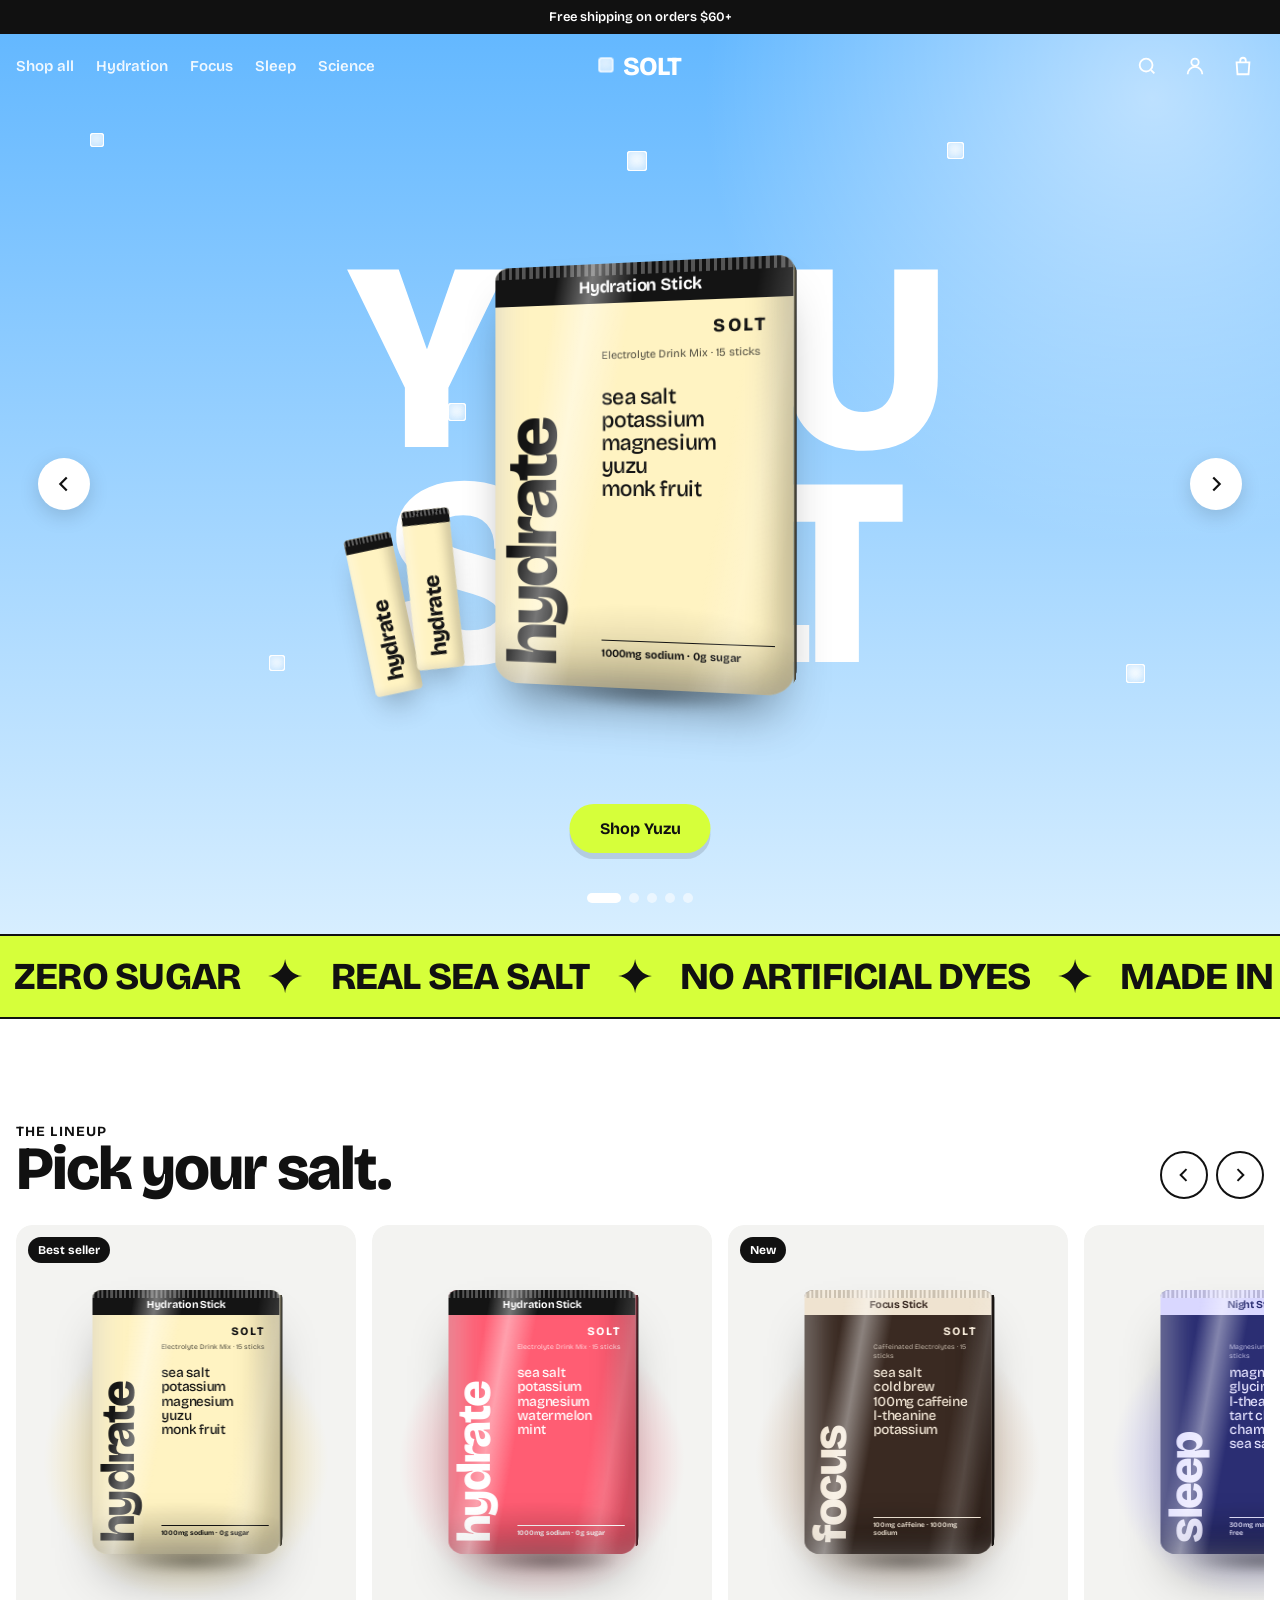
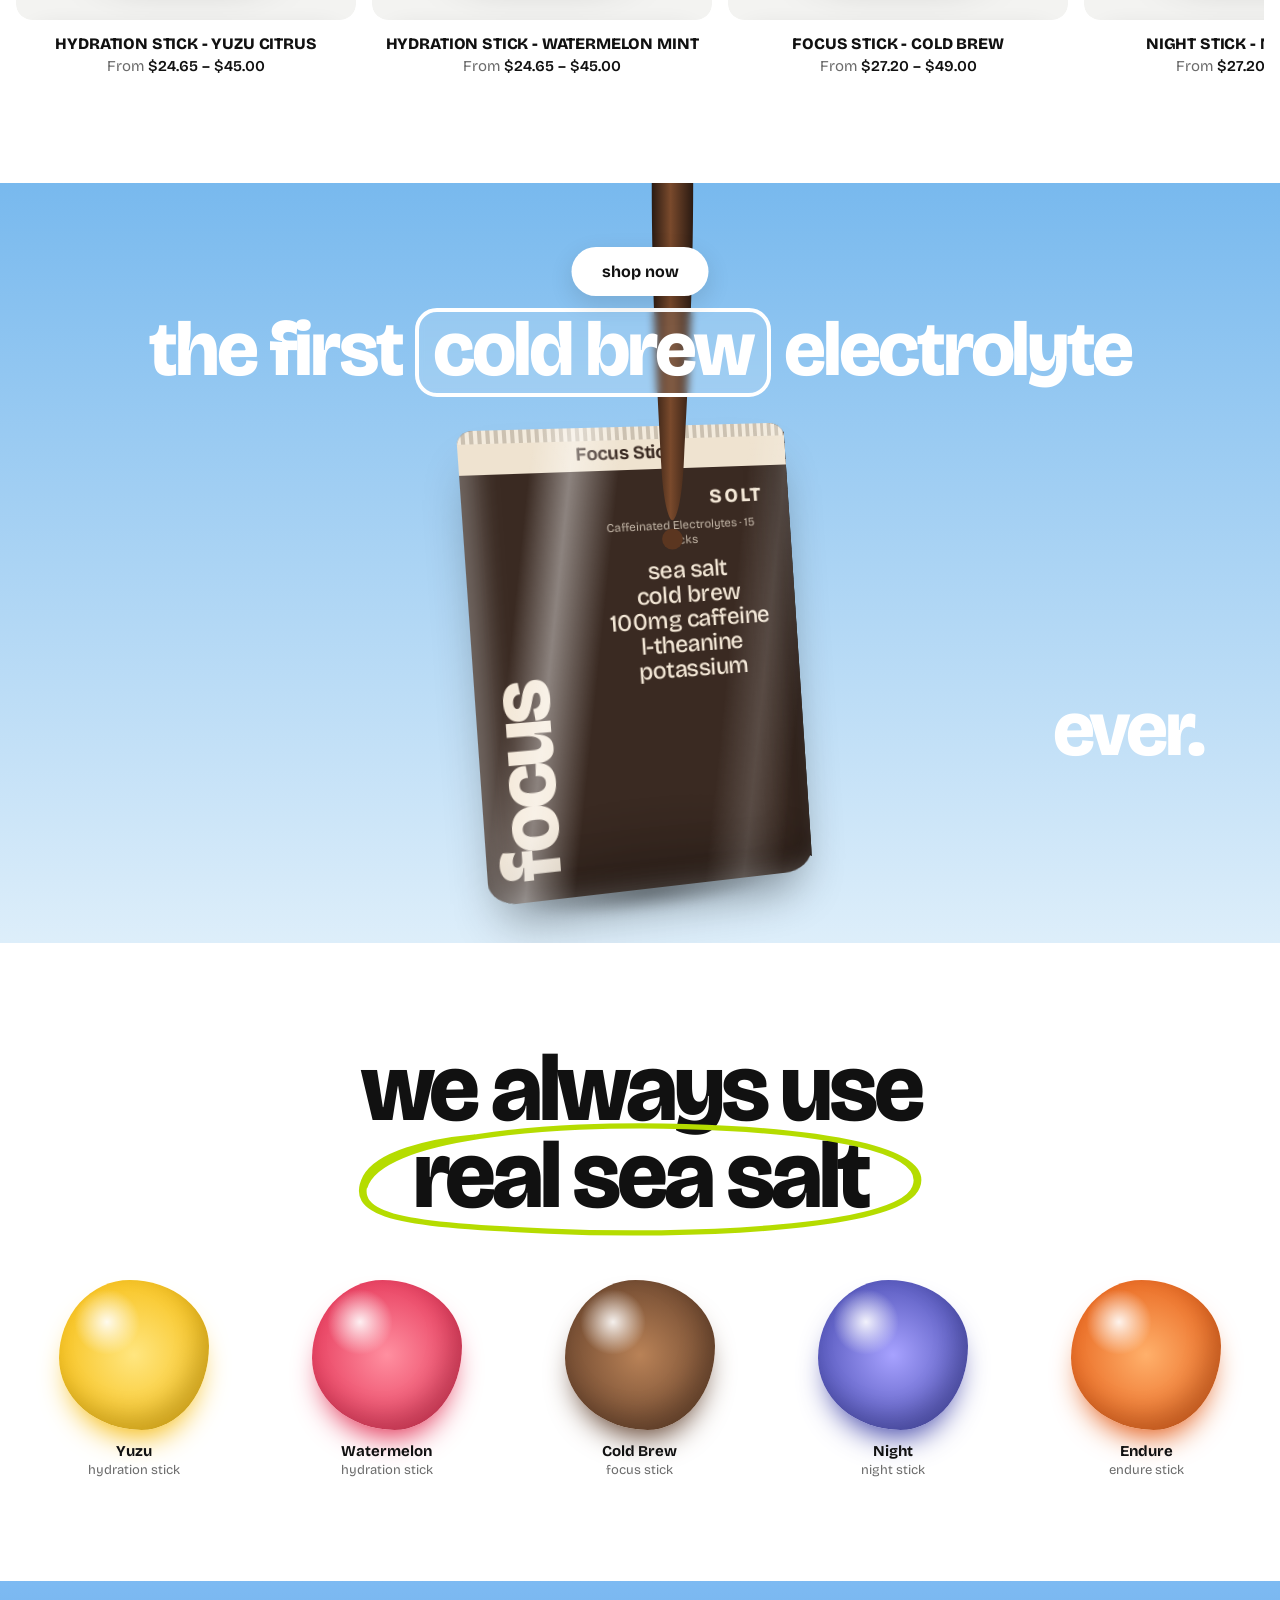
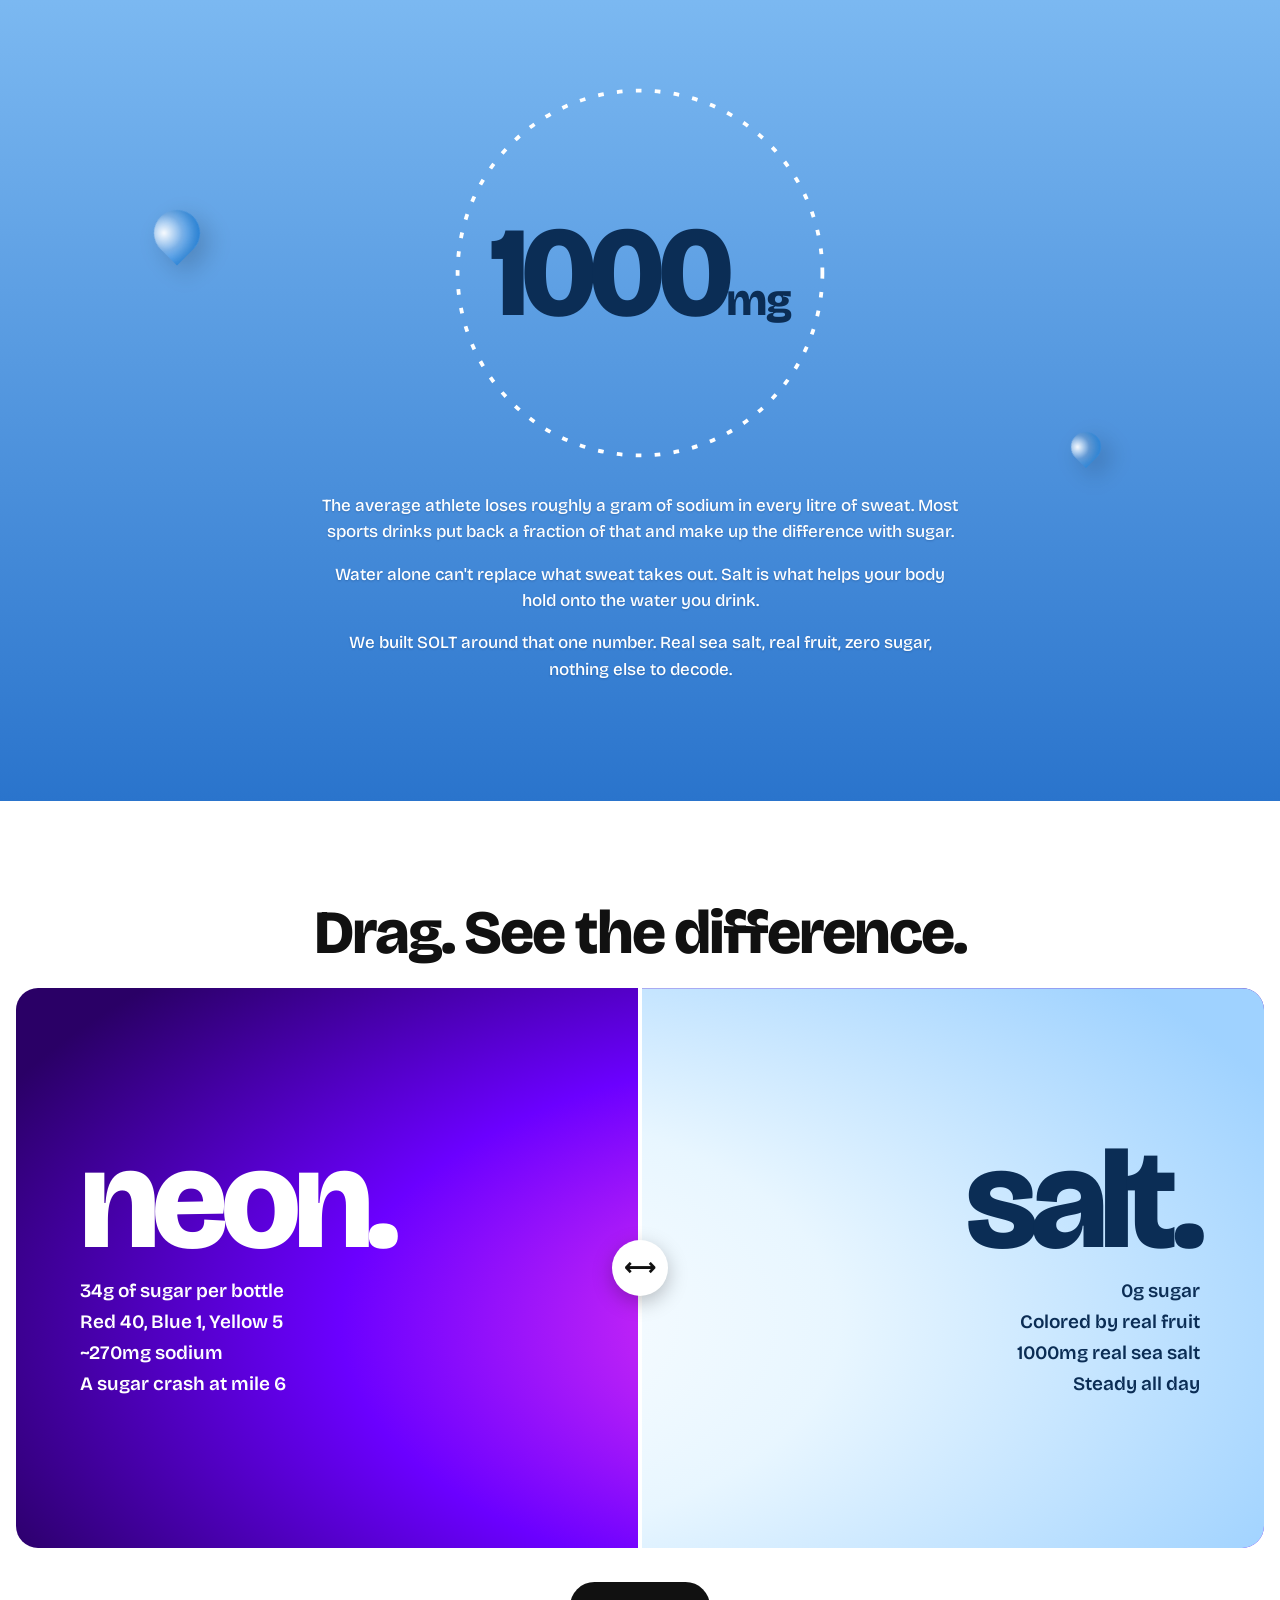
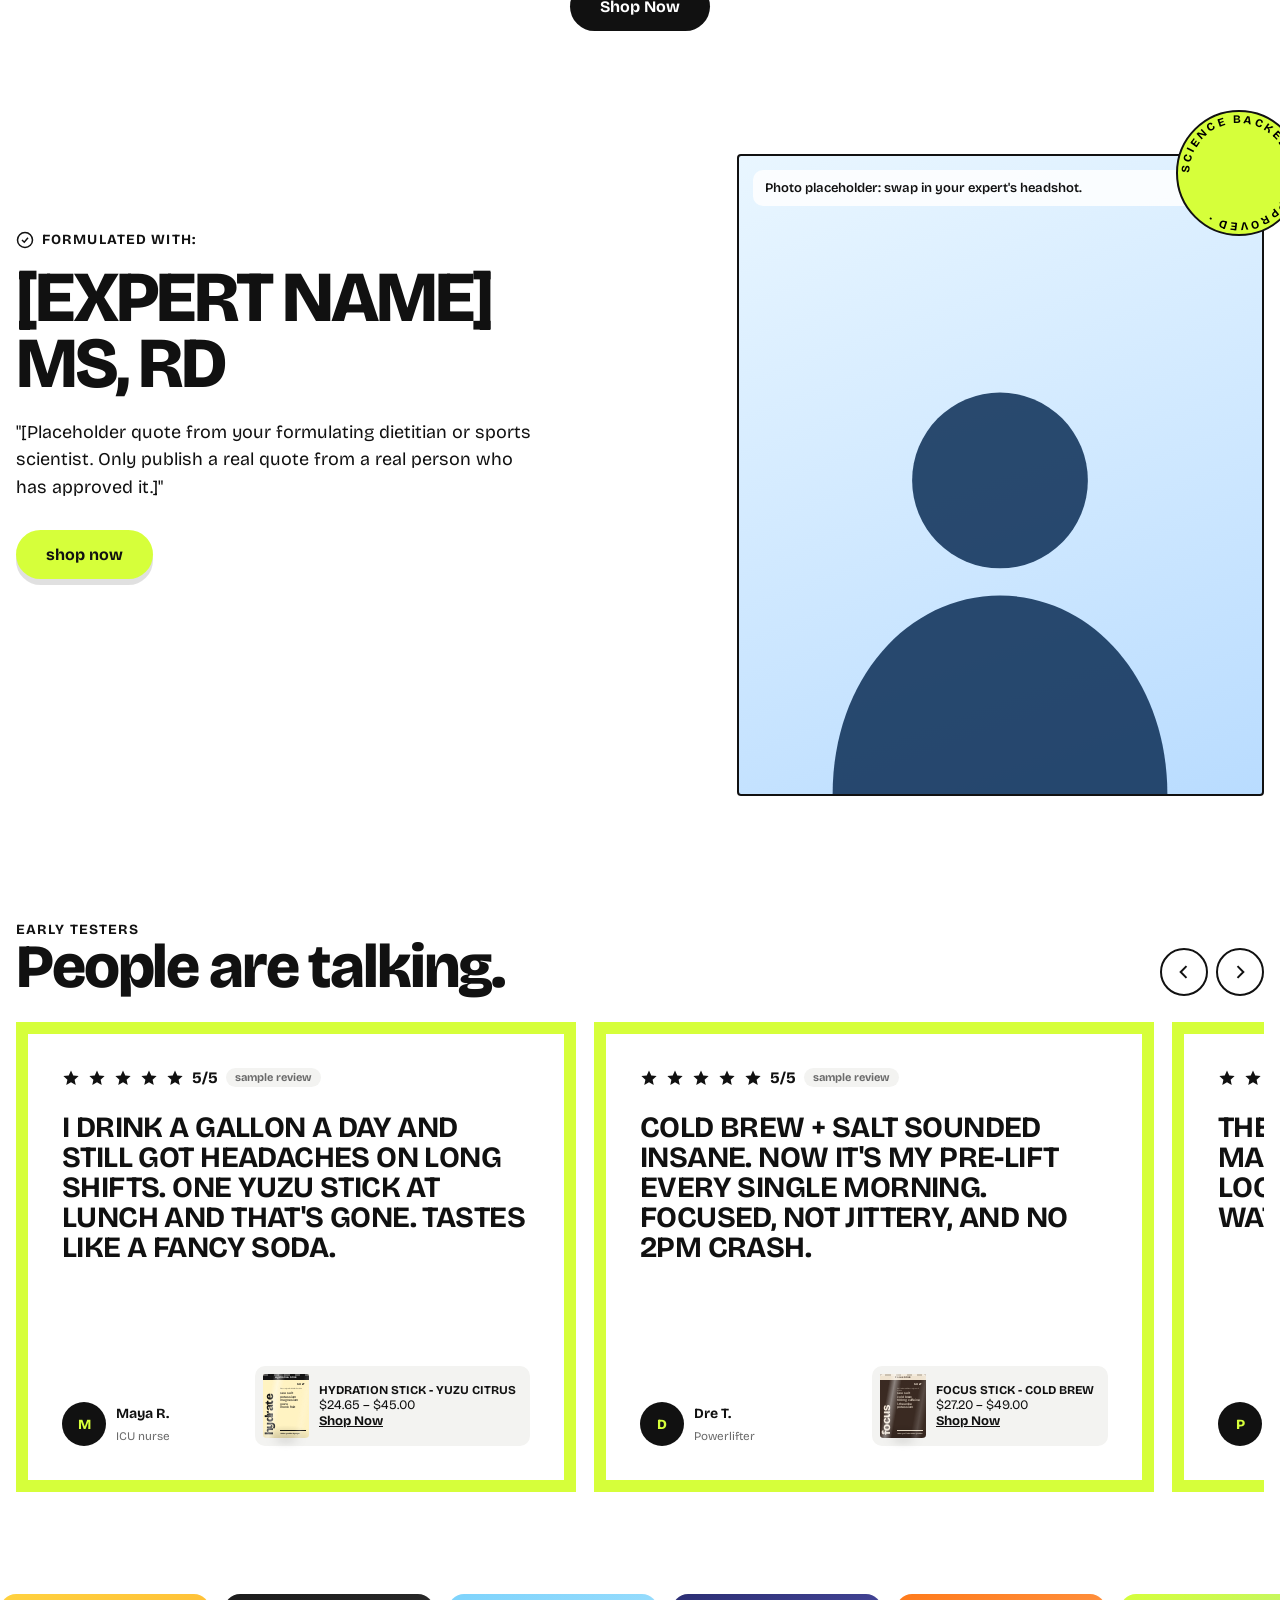
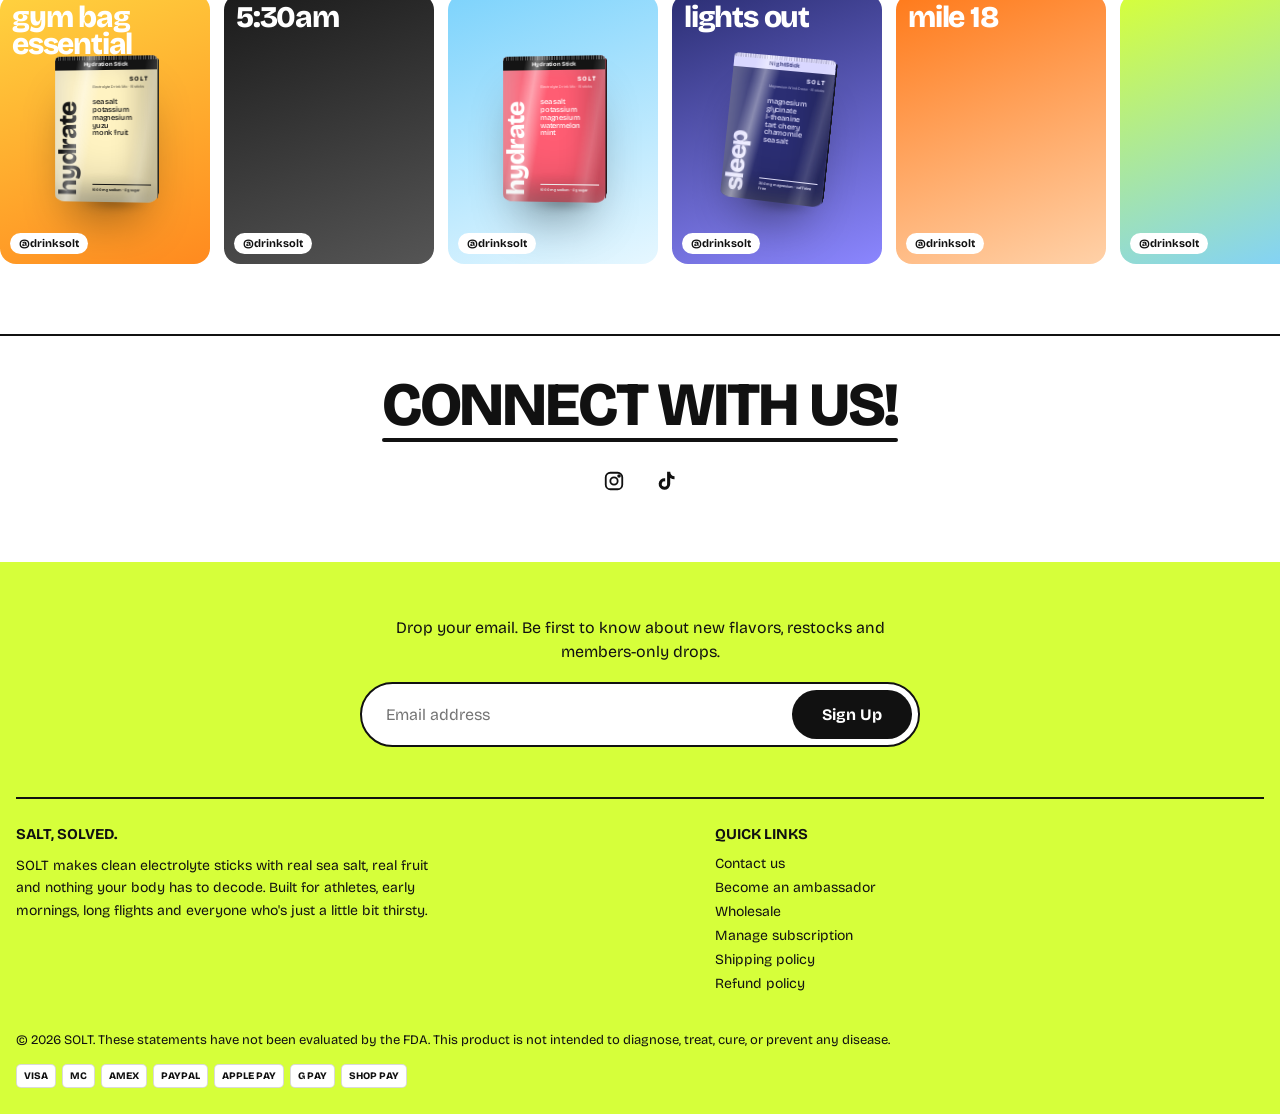
==== index.html @ f588e5d1 "SOLT demand-test storefront Static site with hero slider, 3D CSS pouches, product pages, cart drawer" ====
<!doctype html>
<html lang="en">
<head>
  <meta charset="utf-8">
  <meta name="viewport" content="width=device-width, initial-scale=1">
  <title>SOLT | Clean Electrolytes with Real Sea Salt</title>
  <meta name="description" content="SOLT makes zero-sugar electrolyte sticks with real sea salt and real fruit. Hydration, focus, sleep and endurance in one tear-and-pour stick.">
  <meta property="og:title" content="SOLT | Salt, solved.">
  <meta property="og:description" content="Zero-sugar electrolyte sticks with 1000mg of real sea salt.">
  <link rel="preconnect" href="https://fonts.googleapis.com">
  <link rel="preconnect" href="https://fonts.gstatic.com" crossorigin>
  <link href="https://fonts.googleapis.com/css2?family=Bricolage+Grotesque:opsz,wght@12..96,400..800&display=swap" rel="stylesheet">
  <link rel="stylesheet" href="assets/styles.css">
  <script src="config.js"></script>
  <script src="assets/data.js"></script>
  <script src="assets/app.js" defer></script>
</head>
<body data-page="home">
  <main>
    <!-- 1. Hero slideshow: giant word + floating 3D pouch per flavor -->
    <section class="hero" id="hero" aria-label="Featured flavors"></section>

    <!-- 2. Trust ticker -->
    <div class="ticker"><div class="ticker__track" data-ticker="Zero sugar|Real sea salt|No artificial dyes|Made in the USA|1000mg sodium|Third-party tested"></div></div>

    <!-- 3. Product carousel with quick view -->
    <section class="section" id="shop">
      <div class="wrap carousel" data-carousel>
        <div class="carousel__head">
          <div><span class="eyebrow">The lineup</span><h2 class="h-lg reveal-word">Pick your salt.</h2></div>
          <div class="carousel__nav"><button class="round-btn" data-dir="-1" aria-label="Scroll left"><svg width="20" height="20" viewBox="0 0 24 24" fill="none" stroke="currentColor" stroke-width="2.4"><path d="m15 5-7 7 7 7"/></svg></button><button class="round-btn" data-dir="1" aria-label="Scroll right"><svg width="20" height="20" viewBox="0 0 24 24" fill="none" stroke="currentColor" stroke-width="2.4"><path d="m9 5 7 7-7 7"/></svg></button></div>
        </div>
        <div class="carousel__track" id="products"></div>
      </div>
    </section>

    <!-- 4. "The first ... ever." media banner with drip -->
    <section class="first">
      <div class="cubes" data-cubes="6"></div>
      <a class="btn btn--white first__shop" href="product.html?id=coldbrew" data-track="banner_cta" data-product="coldbrew">shop now</a>
      <svg class="drip" viewBox="0 0 120 500" preserveAspectRatio="xMidYMin meet" aria-hidden="true">
        <defs><linearGradient id="coffee" x1="0" x2="1"><stop offset="0" stop-color="#2a1a12"/><stop offset=".45" stop-color="#7a4a2c"/><stop offset="1" stop-color="#2a1a12"/></linearGradient></defs>
        <path d="M30 0h44c0 120-6 220-10 300-2 40-8 60-12 60s-10-20-12-60C36 220 30 120 30 0Z" fill="url(#coffee)"/>
        <circle cx="52" cy="380" r="11" fill="#5b3620"/>
      </svg>
      <div>
        <h2 class="first__line reveal">the first <span class="boxed">cold brew</span> electrolyte</h2>
        <div class="first__product" id="first-product" data-tilt></div>
      </div>
      <span class="first__ever">ever.</span>
    </section>

    <!-- 5. "We always use" + flavor blobs -->
    <section class="section always">
      <div class="wrap">
        <h2 class="h-xl">we always use<br><span class="circled">real sea salt<svg viewBox="0 0 400 120" preserveAspectRatio="none" aria-hidden="true"><path d="M20 70C30 22 140 8 230 12s160 22 150 58c-10 40-150 48-240 42S8 100 22 60c8-22 40-34 70-38"/></svg></span></h2>
        <div class="crystals" id="crystals"></div>
      </div>
    </section>

    <!-- 6. Big stat with rotating dashed ring -->
    <section class="section stat" id="science">
      <div class="cubes" data-cubes="8"></div>
      <span class="drop" style="left:12%;top:28%;animation:drift 6s ease-in-out infinite"></span>
      <span class="drop" style="right:14%;top:55%;width:30px;height:30px;animation:drift 7s -2s ease-in-out infinite"></span>
      <div class="wrap">
        <div class="stat__ring">
          <svg viewBox="0 0 200 200" aria-hidden="true"><circle cx="100" cy="100" r="96" fill="none" stroke="#fff" stroke-width="2" stroke-dasharray="3 7"/></svg>
          <div class="stat__num">1000<small>mg</small></div>
        </div>
        <div class="stat__copy reveal">
          <p>The average athlete loses roughly a gram of sodium in every litre of sweat. Most sports drinks put back a fraction of that and make up the difference with sugar.</p>
          <p>Water alone can't replace what sweat takes out. Salt is what helps your body hold onto the water you drink.</p>
          <p>We built SOLT around that one number. Real sea salt, real fruit, zero sugar, nothing else to decode.</p>
        </div>
      </div>
    </section>

    <!-- 7. Old way vs SOLT way drag comparison -->
    <section class="section">
      <div class="wrap">
        <h2 class="h-lg reveal-word" style="margin-bottom:26px;text-align:center">Drag. See the difference.</h2>
        <div class="compare" id="compare">
          <div class="compare__pane compare__pane--old"><h3 class="compare__title">neon.</h3><ul class="compare__list"><li>34g of sugar per bottle</li><li>Red 40, Blue 1, Yellow 5</li><li>~270mg sodium</li><li>A sugar crash at mile 6</li></ul><span class="neon-bottle"></span></div>
          <div class="compare__pane compare__pane--new"><h3 class="compare__title">salt.</h3><ul class="compare__list"><li>0g sugar</li><li>Colored by real fruit</li><li>1000mg real sea salt</li><li>Steady all day</li></ul><div id="compare-sticks"></div></div>
          <div class="compare__handle"></div>
          <input type="range" min="0" max="100" value="50" aria-label="Compare sports drinks with SOLT">
        </div>
        <div style="text-align:center;margin-top:34px"><a class="btn btn--dark" href="product.html?id=yuzu" data-track="compare_cta">Shop Now</a></div>
      </div>
    </section>

    <!-- 8. Expert endorsement (placeholder: add a real, consenting expert before launch) -->
    <section class="section" style="padding-top:20px">
      <div class="wrap expert">
        <div>
          <span class="eyebrow"><svg width="18" height="18" viewBox="0 0 24 24" fill="none" stroke="currentColor" stroke-width="2"><circle cx="12" cy="12" r="10"/><path d="m8 12 3 3 5-6"/></svg> Formulated with:</span>
          <h2 class="h-xl" style="font-size:clamp(40px,5.6vw,80px);margin-top:12px">[EXPERT NAME]<br>MS, RD</h2>
          <p class="expert__quote">"[Placeholder quote from your formulating dietitian or sports scientist. Only publish a real quote from a real person who has approved it.]"</p>
          <a class="btn btn--accent" href="product.html?id=yuzu" data-track="expert_cta">shop now</a>
          <div class="expert__mark"><div class="cube cube--dark"><i></i><i></i><i></i><i></i><i></i><i></i></div></div>
        </div>
        <div style="position:relative">
          <svg class="badge-spin" viewBox="0 0 130 130" aria-hidden="true"><defs><path id="circ" d="M65 65m-50 0a50 50 0 1 1 100 0a50 50 0 1 1-100 0"/></defs><circle cx="65" cy="65" r="62" fill="#d6ff3a" stroke="#111" stroke-width="2"/><text><textPath href="#circ">science backed · rd approved · </textPath></text></svg>
          <div class="expert__photo">
            <div class="expert__placeholder">Photo placeholder: swap in your expert's headshot.</div>
            <svg viewBox="0 0 200 220" aria-hidden="true"><circle cx="100" cy="70" r="42" fill="#0b2d55" opacity=".85"/><path d="M20 220c0-55 36-95 80-95s80 40 80 95Z" fill="#0b2d55" opacity=".85"/></svg>
          </div>
        </div>
      </div>
    </section>

    <!-- 9. Testimonials -->
    <section class="section" style="padding-top:20px">
      <div class="wrap carousel" data-carousel>
        <div class="carousel__head">
          <div><span class="eyebrow">Early testers</span><h2 class="h-lg reveal-word">People are talking.</h2></div>
          <div class="carousel__nav"><button class="round-btn" data-dir="-1" aria-label="Previous review"><svg width="20" height="20" viewBox="0 0 24 24" fill="none" stroke="currentColor" stroke-width="2.4"><path d="m15 5-7 7 7 7"/></svg></button><button class="round-btn" data-dir="1" aria-label="Next review"><svg width="20" height="20" viewBox="0 0 24 24" fill="none" stroke="currentColor" stroke-width="2.4"><path d="m9 5 7 7-7 7"/></svg></button></div>
        </div>
        <div class="reviews__track" id="reviews"></div>
      </div>
    </section>

    <!-- 10. UGC strip -->
    <section class="ugc" style="padding-bottom:70px"><div class="ugc__track" id="ugc"></div></section>
  </main>
</body>
</html>
---- assets/styles.css ----
:root {
  --ink: #111;
  --paper: #fff;
  --muted: #6b6b6b;
  --line: #e6e6e6;
  --soft: #f3f3f1;
  --accent: #d6ff3a;        /* SOLT electric lime */
  --accent-ink: #111;
  --sea: #3aa0ff;
  --radius: 16px;
  --font: "Bricolage Grotesque", Helvetica, Arial, sans-serif;
  --ease: cubic-bezier(.2, .8, .2, 1);
}

* { box-sizing: border-box; }
html { -webkit-text-size-adjust: 100%; overflow-x: clip; }
body { margin: 0; font-family: var(--font); color: var(--ink); background: var(--paper); overflow-x: clip; }
img { max-width: 100%; display: block; }
a { color: inherit; }
button { font: inherit; color: inherit; cursor: pointer; }
.sr { position: absolute; width: 1px; height: 1px; overflow: hidden; clip: rect(0 0 0 0); }
.wrap { width: min(1280px, 100% - 32px); margin-inline: auto; }

/* ---------- buttons ---------- */
.btn { display: inline-flex; align-items: center; justify-content: center; gap: 8px; border: 0; border-radius: 999px; padding: 15px 30px; font-weight: 700; font-size: 16px; text-decoration: none; transition: transform .2s var(--ease), background .2s, box-shadow .2s; white-space: nowrap; }
.btn:hover { transform: translateY(-2px); }
.btn:active { transform: translateY(0) scale(.98); }
.btn--accent { background: var(--accent); color: var(--accent-ink); box-shadow: 0 6px 0 rgba(0,0,0,.12); }
.btn--dark { background: var(--ink); color: #fff; }
.btn--white { background: #fff; color: var(--ink); box-shadow: 0 8px 24px rgba(0,0,0,.12); }
.btn--block { width: 100%; padding: 19px; font-size: 17px; }

/* ---------- announcement + header ---------- */
.announce { background: var(--ink); color: #fff; font-size: 13px; font-weight: 600; height: 34px; overflow: hidden; position: relative; z-index: 60; }
.announce__track { display: flex; flex-direction: column; animation: announce 9s infinite var(--ease); }
.announce__track span { height: 34px; display: grid; place-items: center; }
@keyframes announce { 0%,28% { transform: translateY(0); } 33%,61% { transform: translateY(-34px); } 66%,94% { transform: translateY(-68px); } 100% { transform: translateY(0); } }

.header { position: sticky; top: 0; z-index: 50; transition: background .3s, color .3s, box-shadow .3s; }
.header--overlay { position: fixed; top: 34px; left: 0; right: 0; color: #fff; }
.header.is-solid { background: #fff; color: var(--ink); box-shadow: 0 1px 0 var(--line); }
.header--overlay.is-solid { top: 0; }
.header__inner { height: 64px; display: grid; grid-template-columns: 1fr auto 1fr; align-items: center; width: min(1400px, 100% - 32px); margin-inline: auto; }
.header__left, .header__right { display: flex; gap: 6px; align-items: center; }
.header__right { justify-content: flex-end; }
.icon-btn { width: 42px; height: 42px; border-radius: 50%; display: grid; place-items: center; background: transparent; border: 0; position: relative; text-decoration: none; }
.icon-btn:hover { background: rgba(127,127,127,.15); }
.icon-btn svg { width: 22px; height: 22px; }
.cart-count { position: absolute; top: 4px; right: 2px; min-width: 18px; height: 18px; border-radius: 9px; background: var(--accent); color: #111; font-size: 11px; font-weight: 800; display: grid; place-items: center; padding: 0 4px; transform: scale(0); transition: transform .3s var(--ease); }
.cart-count.has { transform: scale(1); }
.cart-count.bump { animation: bump .4s var(--ease); }
@keyframes bump { 50% { transform: scale(1.45); } }

.logo { display: inline-flex; align-items: center; gap: 8px; font-weight: 800; font-size: 26px; letter-spacing: -.04em; text-decoration: none; }
.logo__cube { width: 16px; height: 16px; perspective: 120px; display: inline-block; }
.logo__cube .cube { --s: 14px; animation-duration: 8s; }
.nav-links { display: flex; gap: 22px; font-weight: 600; font-size: 15px; }
.nav-links a { text-decoration: none; opacity: .9; }
.nav-links a:hover { opacity: 1; text-decoration: underline; text-underline-offset: 4px; }
.menu-btn { display: none; }
@media (max-width: 860px) { .nav-links { display: none; } .menu-btn { display: grid; } }

.mobile-nav { position: fixed; inset: 0; z-index: 90; background: #fff; transform: translateX(-100%); transition: transform .45s var(--ease); padding: 90px 24px 24px; display: flex; flex-direction: column; gap: 8px; }
.mobile-nav.open { transform: none; }
.mobile-nav a { font-size: 40px; font-weight: 800; letter-spacing: -.03em; text-decoration: none; }
.mobile-nav .icon-btn { position: absolute; top: 16px; right: 16px; }

/* ---------- 3D primitives ---------- */
.cube { --s: 40px; position: absolute; width: var(--s); height: var(--s); transform-style: preserve-3d; animation: spin3d 14s linear infinite; }
.cube i { position: absolute; inset: 0; background: linear-gradient(135deg, rgba(255,255,255,.95), rgba(255,255,255,.45)); border: 1px solid rgba(255,255,255,.95); box-shadow: inset 0 0 10px rgba(180,220,255,.8); border-radius: 3px; }
.cube i:nth-child(1) { transform: translateZ(calc(var(--s) / 2)); }
.cube i:nth-child(2) { transform: rotateY(180deg) translateZ(calc(var(--s) / 2)); }
.cube i:nth-child(3) { transform: rotateY(90deg) translateZ(calc(var(--s) / 2)); }
.cube i:nth-child(4) { transform: rotateY(-90deg) translateZ(calc(var(--s) / 2)); }
.cube i:nth-child(5) { transform: rotateX(90deg) translateZ(calc(var(--s) / 2)); }
.cube i:nth-child(6) { transform: rotateX(-90deg) translateZ(calc(var(--s) / 2)); }
.cube--dark i { background: linear-gradient(135deg, #2a2a2a, #111); border-color: #000; box-shadow: none; }
@keyframes spin3d { from { transform: rotateX(0) rotateY(0) rotateZ(0); } to { transform: rotateX(360deg) rotateY(720deg) rotateZ(180deg); } }
.cubes { position: absolute; inset: 0; perspective: 800px; pointer-events: none; }
.cubes .float { position: absolute; animation: drift 7s ease-in-out infinite; }
@keyframes drift { 0%,100% { transform: translate3d(0,0,0); } 50% { transform: translate3d(10px,-26px,0); } }

.drop { position: absolute; width: 46px; height: 46px; border-radius: 50% 50% 50% 0; transform: rotate(-45deg); background: radial-gradient(circle at 30% 30%, rgba(255,255,255,.95), rgba(255,255,255,.15) 40%, var(--c, #3aa0ff) 75%); box-shadow: 0 12px 24px rgba(0,0,0,.18), inset -6px -6px 12px rgba(0,0,0,.18); }

/* The pouch: a CSS 3D stand-up bag. Sized by --w; all text scales with container units. */
.tilt { perspective: 1100px; display: grid; place-items: center; }
.gallery__view .tilt, .split__art .tilt, .ugc__tile .tilt { width: 100%; }
.floaty { animation: floaty 6s ease-in-out infinite; }
@keyframes floaty { 0%,100% { transform: translateY(0); } 50% { transform: translateY(-14px); } }
.pouch { --w: 260px; --rx: 0deg; --ry: -14deg; --rz: 0deg; width: var(--w); aspect-ratio: .72; position: relative; transform-style: preserve-3d; transform: rotateX(var(--rx)) rotateY(var(--ry)) rotateZ(var(--rz)); transition: transform .5s var(--ease); }
.pouch__body { position: absolute; inset: 0; background: var(--bag); border-radius: 5% 5% 9% 9% / 3% 3% 5% 5%; overflow: hidden; container-type: inline-size; box-shadow: inset 0 -24px 40px rgba(0,0,0,.14), inset 14px 0 26px rgba(255,255,255,.35), inset -18px 0 30px rgba(0,0,0,.18), 0 30px 50px -18px rgba(0,0,0,.45); }
.pouch__side { position: absolute; top: 2%; bottom: 3%; left: 100%; width: 9%; transform-origin: left center; transform: rotateY(90deg); background: linear-gradient(90deg, var(--bag), #000); filter: brightness(.75); border-radius: 0 4px 10px 0; }
.pouch__side::after { content: ""; position: absolute; inset: 0; background: linear-gradient(90deg, rgba(0,0,0,.25), rgba(255,255,255,.1)); }
.pouch__band { position: absolute; top: 0; left: 0; right: 0; height: 13cqw; background: var(--band); color: var(--bandInk, #fff); display: grid; place-items: end center; padding-bottom: 2cqw; font-weight: 700; font-size: 5.6cqw; letter-spacing: -.01em; }
.pouch__band::before { content: ""; position: absolute; top: 0; left: 0; right: 0; height: 4cqw; background: repeating-linear-gradient(90deg, rgba(255,255,255,.28) 0 1.2cqw, rgba(0,0,0,.15) 1.2cqw 2.4cqw); }
.pouch__brand { position: absolute; top: 18cqw; right: 8cqw; font-weight: 800; letter-spacing: .14em; font-size: 6cqw; color: var(--ink); }
.pouch__meta { position: absolute; top: 28cqw; left: 37cqw; right: 6cqw; font-size: 3.6cqw; line-height: 1.2; color: var(--ink); opacity: .75; }
.pouch__ingr { position: absolute; top: 40cqw; left: 37cqw; right: 4cqw; margin: 0; padding: 0; list-style: none; font-size: 7.2cqw; line-height: 1.04; font-weight: 500; color: var(--ink); letter-spacing: -.02em; }
.pouch__badge { position: absolute; left: 37cqw; bottom: 9cqw; right: 6cqw; font-size: 3.6cqw; font-weight: 700; color: var(--ink); border-top: .5cqw solid currentColor; padding-top: 2cqw; }
.pouch__word { position: absolute; left: 4cqw; bottom: 6cqw; writing-mode: vertical-rl; transform: rotate(180deg); font-weight: 800; font-size: 25cqw; line-height: .78; letter-spacing: -.05em; color: var(--ink); }
.pouch__gloss { position: absolute; inset: 0; pointer-events: none; background:
  linear-gradient(100deg, transparent 18%, rgba(255,255,255,.42) 28%, transparent 40%, transparent 72%, rgba(255,255,255,.16) 82%, transparent 92%),
  radial-gradient(120% 40% at 50% 104%, rgba(0,0,0,.22), transparent 60%); }
.pouch__shadow { position: absolute; left: 12%; right: 12%; bottom: -7%; height: 9%; border-radius: 50%; background: radial-gradient(closest-side, rgba(0,0,0,.35), transparent); filter: blur(4px); transform: translateZ(-40px); }

.stick { --w: 64px; width: var(--w); aspect-ratio: .3; position: relative; border-radius: 4px; background: var(--bag); container-type: inline-size; overflow: hidden; box-shadow: inset 5px 0 10px rgba(255,255,255,.35), inset -6px 0 10px rgba(0,0,0,.2), 0 18px 30px -12px rgba(0,0,0,.45); }
.stick::before { content: ""; position: absolute; top: 0; left: 0; right: 0; height: 9%; background: var(--band); }
.stick::after { content: ""; position: absolute; top: 0; left: 0; right: 0; height: 4%; background: repeating-linear-gradient(90deg, rgba(255,255,255,.3) 0 4cqw, rgba(0,0,0,.15) 4cqw 8cqw); }
.stick span { position: absolute; left: 50%; bottom: 8%; writing-mode: vertical-rl; transform: translateX(-50%) rotate(180deg); font-weight: 800; font-size: 46cqw; color: var(--ink); letter-spacing: -.04em; }

/* ---------- hero slideshow ---------- */
.hero { position: relative; height: max(640px, 100svh); overflow: hidden; color: #fff; }
.hero__slide { position: absolute; inset: 0; background: linear-gradient(180deg, var(--sky1), var(--sky2)); opacity: 0; visibility: hidden; transition: opacity .8s ease, visibility .8s; display: grid; place-items: center; }
.hero__slide.is-active { opacity: 1; visibility: visible; }
.hero__sun { position: absolute; width: 70vmax; height: 70vmax; border-radius: 50%; top: -30vmax; right: -25vmax; background: radial-gradient(closest-side, rgba(255,255,255,.55), transparent); }
.hero__word { position: absolute; inset: 0; display: flex; flex-direction: column; align-items: center; justify-content: center; font-weight: 800; letter-spacing: -.055em; line-height: .8; font-size: clamp(96px, 21vw, 340px); text-transform: uppercase; pointer-events: none; padding-bottom: 4vh; }
.hero__word span { display: block; opacity: 0; transform: translateY(60px); }
.hero__slide.is-active .hero__word span { animation: wordIn .9s var(--ease) forwards; }
.hero__slide.is-active .hero__word span:nth-child(2) { animation-delay: .12s; }
@keyframes wordIn { to { opacity: 1; transform: none; } }
.hero__product { position: relative; z-index: 2; margin-top: -2vh; opacity: 0; transform: scale(.85) translateY(40px); }
.hero__slide.is-active .hero__product { animation: productIn 1s .25s var(--ease) forwards; }
@keyframes productIn { to { opacity: 1; transform: none; } }
.hero__product .pouch { --w: clamp(200px, 24vw, 330px); }
.hero__sticks { position: absolute; left: -38%; bottom: 2%; display: flex; gap: 6px; transform: rotate(-12deg) translateZ(40px); }
.hero__sticks .stick { --w: clamp(34px, 3.6vw, 52px); }
.hero__sticks .stick:nth-child(2) { transform: translateY(-14px) rotate(6deg); }
.hero__cta { position: absolute; z-index: 3; bottom: 9%; left: 50%; transform: translateX(-50%); }
.hero__arrow { position: absolute; top: 50%; z-index: 4; width: 52px; height: 52px; margin-top: -26px; border-radius: 50%; border: 0; background: #fff; color: #111; display: grid; place-items: center; box-shadow: 0 6px 20px rgba(0,0,0,.15); transition: transform .2s; }
.hero__arrow:hover { transform: scale(1.08); }
.hero__arrow--prev { left: 3vw; }
.hero__arrow--next { right: 3vw; }
.hero__dots { position: absolute; z-index: 4; bottom: 3.5%; left: 50%; transform: translateX(-50%); display: flex; gap: 8px; }
.hero__dots button { width: 10px; height: 10px; border-radius: 5px; border: 0; background: rgba(255,255,255,.55); padding: 0; transition: width .4s var(--ease), background .3s; }
.hero__dots button.is-active { width: 34px; background: #fff; }
@media (max-width: 700px) {
  .hero__word { font-size: 31vw; padding-bottom: 14vh; }
  .hero__product .pouch { --w: 46vw; }
  .header__right [aria-label="Search"] { display: none; }
  .hero__arrow { width: 42px; height: 42px; margin-top: -21px; }
  .hero__sticks { left: -30%; }
}

/* ---------- ticker ---------- */
.ticker { background: var(--accent); color: var(--accent-ink); overflow: hidden; border-block: 2px solid var(--ink); }
.ticker__track { display: flex; width: max-content; animation: marquee 26s linear infinite; }
.ticker__item { display: flex; align-items: center; gap: 28px; padding: 18px 14px; font-weight: 800; font-size: clamp(22px, 3vw, 38px); letter-spacing: -.02em; white-space: nowrap; text-transform: uppercase; }
.ticker__item svg { width: .9em; height: .9em; flex: none; }
@keyframes marquee { to { transform: translateX(-50%); } }
.ticker--dark { background: var(--ink); color: #fff; }

/* ---------- section headings ---------- */
.section { padding: clamp(56px, 8vw, 110px) 0; position: relative; }
.eyebrow { font-weight: 700; font-size: 14px; letter-spacing: .08em; text-transform: uppercase; display: inline-flex; align-items: center; gap: 8px; }
.h-xl { font-weight: 800; letter-spacing: -.045em; line-height: .92; font-size: clamp(44px, 7.4vw, 110px); margin: 0; }
.h-lg { font-weight: 800; letter-spacing: -.035em; line-height: .95; font-size: clamp(34px, 4.8vw, 66px); margin: 0; }
.h-md { font-weight: 800; letter-spacing: -.02em; font-size: clamp(22px, 2.4vw, 30px); margin: 0; }

/* ---------- product carousel ---------- */
.carousel { position: relative; }
.carousel__head { display: flex; justify-content: space-between; align-items: end; gap: 16px; margin-bottom: 26px; }
.carousel__nav { display: flex; gap: 8px; }
.round-btn { width: 48px; height: 48px; border-radius: 50%; border: 2px solid var(--ink); background: #fff; display: grid; place-items: center; transition: background .2s, color .2s; }
.round-btn:hover { background: var(--ink); color: #fff; }
.carousel__track { display: grid; grid-auto-flow: column; grid-auto-columns: clamp(250px, 28%, 340px); gap: 16px; overflow-x: auto; scroll-snap-type: x mandatory; scrollbar-width: none; padding-bottom: 6px; }
.carousel__track::-webkit-scrollbar { display: none; }
.card { scroll-snap-align: start; text-decoration: none; display: flex; flex-direction: column; }
.card__wrap { position: relative; border-radius: var(--radius); overflow: hidden; }
.card__media { position: relative; background: var(--soft); border-radius: var(--radius); aspect-ratio: .86; display: grid; place-items: center; overflow: hidden; }
.card__media::before { content: ""; position: absolute; inset: 0; background: radial-gradient(60% 50% at 50% 60%, var(--glow, #fff), transparent 70%); opacity: .7; transition: opacity .4s; }
.card__media .pouch { --w: 56%; --ry: -10deg; }
.card:hover .card__media .pouch { --ry: 16deg; --rz: -3deg; }
.card__quick { position: absolute; left: 12px; right: 12px; bottom: 12px; transform: translateY(130%); transition: transform .35s var(--ease); }
.card:hover .card__quick, .card:focus-within .card__quick { transform: none; }
@media (hover: none) { .card__quick { transform: none; } }
.card__badge { position: absolute; top: 12px; left: 12px; background: #111; color: #fff; font-size: 12px; font-weight: 700; border-radius: 999px; padding: 6px 10px; }
.card__name { margin: 14px 0 4px; font-weight: 800; font-size: 16px; text-transform: uppercase; text-align: center; letter-spacing: -.01em; }
.card__price { text-align: center; font-size: 15px; color: var(--muted); }
.card__price b { color: var(--ink); font-weight: 600; }

/* ---------- media banner ("the first ...") ---------- */
.first { position: relative; overflow: hidden; background: linear-gradient(180deg, #78B9EE, #DDEEFA); color: #fff; min-height: 760px; display: grid; place-items: center; text-align: center; }
.first__line { position: relative; z-index: 3; font-weight: 800; letter-spacing: -.04em; font-size: clamp(40px, 6vw, 92px); line-height: 1; margin: 0; padding-top: 70px; }
.boxed { display: inline-block; border: 4px solid #fff; border-radius: 22px; padding: 0 .18em .06em; background: rgba(255,255,255,.12); backdrop-filter: blur(4px); }
.first__ever { position: absolute; z-index: 3; right: 6vw; bottom: 22%; font-weight: 800; font-size: clamp(40px, 6vw, 92px); letter-spacing: -.04em; }
.first__shop { position: absolute; z-index: 4; top: 64px; left: 50%; transform: translateX(-50%); }
.first__product { position: relative; z-index: 1; margin-top: 30px; }
.first__product .pouch { --w: clamp(240px, 26vw, 360px); --ry: 12deg; --rz: -4deg; }
.drip { position: absolute; z-index: 2; top: -2px; left: 50%; width: 120px; margin-left: -20px; height: 62%; }
.drip path { animation: dripGrow 4.5s ease-in-out infinite; transform-origin: top; }
.drip circle { animation: dripFall 4.5s ease-in infinite; }
@keyframes dripGrow { 0% { transform: scaleY(.55); } 60% { transform: scaleY(1); } 100% { transform: scaleY(.55); } }
@keyframes dripFall { 0%,55% { transform: translateY(0); opacity: 0; } 60% { opacity: 1; } 100% { transform: translateY(260px); opacity: 0; } }

/* ---------- "we always use" ---------- */
.always { text-align: center; }
.circled { position: relative; display: inline-block; padding: 0 .3em; }
.circled svg { position: absolute; inset: -22% -10%; width: 120%; height: 144%; overflow: visible; }
.circled svg path { fill: none; stroke: var(--accent-dark, #b5dc00); stroke-width: 5; stroke-linecap: round; stroke-dasharray: 1200; stroke-dashoffset: 1200; }
.in-view .circled svg path { animation: dash 1.6s .2s var(--ease) forwards; }
@keyframes dash { to { stroke-dashoffset: 0; } }
.crystals { display: grid; grid-template-columns: repeat(5, 1fr); gap: 18px; margin-top: 60px; }
.crystal { text-decoration: none; display: flex; flex-direction: column; align-items: center; gap: 12px; }
.crystal__blob { width: min(150px, 100%); aspect-ratio: 1; border-radius: 47% 53% 45% 55% / 52% 44% 56% 48%; background: radial-gradient(circle at 32% 28%, rgba(255,255,255,.9), transparent 22%), radial-gradient(circle at 50% 50%, var(--b1), var(--b2)); box-shadow: inset -10px -14px 24px rgba(0,0,0,.18), 0 18px 30px -12px var(--b2); animation: wobble 7s ease-in-out infinite; transition: transform .3s var(--ease); }
.crystal:hover .crystal__blob { transform: scale(1.08) rotate(-6deg); }
.crystal:nth-child(2) .crystal__blob { animation-delay: -1.5s; }
.crystal:nth-child(3) .crystal__blob { animation-delay: -3s; }
.crystal:nth-child(4) .crystal__blob { animation-delay: -4.5s; }
.crystal:nth-child(5) .crystal__blob { animation-delay: -6s; }
@keyframes wobble { 0%,100% { border-radius: 47% 53% 45% 55% / 52% 44% 56% 48%; } 50% { border-radius: 55% 45% 52% 48% / 45% 55% 45% 55%; } }
.crystal b { font-size: 15px; } .crystal small { color: var(--muted); font-size: 13px; margin-top: -10px; }
@media (max-width: 760px) { .crystals { grid-template-columns: repeat(3, 1fr); } }

/* ---------- big stat ---------- */
.header.is-solid .logo .cube i { background: linear-gradient(135deg, #2a2a2a, #111); border-color: #000; box-shadow: none; }
.stat { background: linear-gradient(180deg, #7DBAF2, #2A74CC); color: #fff; text-align: center; overflow: hidden; }
.stat__ring { position: relative; width: clamp(240px, 30vw, 380px); aspect-ratio: 1; margin: 0 auto 30px; display: grid; place-items: center; }
.stat__ring svg { position: absolute; inset: 0; animation: rotator 30s linear infinite; }
@keyframes rotator { to { transform: rotate(360deg); } }
.stat__num { font-weight: 800; letter-spacing: -.06em; font-size: clamp(76px, 10vw, 150px); color: #0b2d55; line-height: 1; }
.stat__num small { font-size: .35em; letter-spacing: -.02em; }
.stat__copy { max-width: 640px; margin: 0 auto; font-size: 17px; line-height: 1.55; font-weight: 500; text-shadow: 0 1px 2px rgba(0,40,90,.25); }
.stat__copy p { margin: 0 0 16px; }
.stat .drop { --c: #3aa0ff; }

/* ---------- comparison slider ---------- */
.compare { position: relative; border-radius: 22px; overflow: hidden; width: 100%; height: clamp(400px, 44vw, 560px); user-select: none; touch-action: pan-y; }
.compare__pane { position: absolute; inset: 0; display: grid; align-content: center; padding: clamp(24px, 5vw, 70px); }
.compare__pane--old { background: radial-gradient(80% 90% at 70% 60%, #ff3df0, #6b00ff 55%, #2a0066); color: #fff; }
.compare__pane--new { background: radial-gradient(80% 90% at 30% 60%, #fff 0%, #e8f6ff 45%, #9fd2ff 100%); color: #0b2d55; clip-path: inset(0 0 0 var(--pos, 50%)); justify-items: end; text-align: right; }
.compare__title { font-weight: 800; letter-spacing: -.05em; font-size: clamp(64px, 11vw, 170px); line-height: .85; margin: 0 0 18px; }
.compare__list { list-style: none; margin: 0; padding: 0; font-size: clamp(15px, 1.5vw, 19px); font-weight: 600; display: grid; gap: 8px; }
.compare__handle { position: absolute; top: 0; bottom: 0; left: var(--pos, 50%); width: 4px; margin-left: -2px; background: #fff; z-index: 3; }
.compare__handle::after { content: "⟷"; position: absolute; top: 50%; left: 50%; width: 56px; height: 56px; margin: -28px 0 0 -28px; border-radius: 50%; background: #fff; color: #111; display: grid; place-items: center; font-size: 22px; font-weight: 800; box-shadow: 0 6px 20px rgba(0,0,0,.25); }
.compare input { position: absolute; inset: 0; width: 100%; height: 100%; opacity: 0; cursor: ew-resize; z-index: 4; margin: 0; }
.compare__pane .stick { position: absolute; }
.neon-bottle { position: absolute; right: 12%; bottom: -10%; width: 120px; height: 300px; border-radius: 40px 40px 20px 20px; background: linear-gradient(90deg, #00ffd5, #00a2ff); box-shadow: 0 0 60px #00ffd5; opacity: .9; }
.neon-bottle::before { content: ""; position: absolute; top: -40px; left: 35px; width: 50px; height: 50px; border-radius: 8px; background: #ff2a8a; }
@media (max-width: 700px) { .compare { height: 460px; } .neon-bottle { width: 70px; height: 200px; } }

/* ---------- expert ---------- */
.expert { display: grid; grid-template-columns: 1.1fr .9fr; gap: clamp(30px, 6vw, 90px); align-items: center; }
.expert__quote { font-size: 18px; line-height: 1.55; margin: 22px 0 28px; max-width: 520px; }
.expert__photo { position: relative; aspect-ratio: .82; border-radius: 4px; border: 2px solid var(--ink); background: linear-gradient(160deg, #e9f6ff, #b9dcff); overflow: hidden; }
.expert__photo svg { position: absolute; bottom: 0; left: 50%; transform: translateX(-50%); width: 80%; }
.expert__placeholder { position: absolute; top: 14px; left: 14px; right: 14px; background: rgba(255,255,255,.85); border-radius: 10px; padding: 10px 12px; font-size: 13px; font-weight: 600; }
.badge-spin { position: absolute; top: -46px; right: -40px; width: 130px; height: 130px; animation: rotator 14s linear infinite; z-index: 2; }
.badge-spin text { font-size: 11.5px; font-weight: 700; letter-spacing: 2.4px; text-transform: uppercase; }
.expert__mark { margin-top: 30px; width: 110px; height: 110px; position: relative; perspective: 500px; }
.expert__mark .cube { --s: 70px; left: 20px; top: 20px; }
@media (max-width: 860px) { .expert { grid-template-columns: 1fr; } .badge-spin { right: 6px; top: -50px; } }

/* ---------- testimonials ---------- */
.reviews__track { display: grid; grid-auto-flow: column; grid-auto-columns: min(560px, 86%); gap: 18px; overflow-x: auto; scroll-snap-type: x mandatory; scrollbar-width: none; }
.reviews__track::-webkit-scrollbar { display: none; }
.review { scroll-snap-align: start; border: 12px solid var(--accent); background: #fff; padding: clamp(20px, 3vw, 34px); display: flex; flex-direction: column; gap: 26px; min-height: 470px; }
.review__stars { display: flex; align-items: center; gap: 8px; font-weight: 700; }
.review__stars svg { width: 18px; height: 18px; }
.review__quote { font-weight: 700; font-size: clamp(22px, 2.3vw, 30px); line-height: 1.02; text-transform: uppercase; letter-spacing: -.02em; margin: 0; flex: 1; }
.review__foot { display: flex; justify-content: space-between; gap: 14px; align-items: end; flex-wrap: wrap; }
.review__who { display: grid; grid-template-columns: 44px 1fr; gap: 0 10px; align-items: center; font-size: 14px; }
.review__who .avatar { grid-row: span 2; width: 44px; height: 44px; border-radius: 50%; background: var(--ink); color: var(--accent); display: grid; place-items: center; font-weight: 800; }
.review__who small { color: var(--muted); }
.review__product { display: flex; gap: 10px; align-items: center; background: var(--soft); border-radius: 10px; padding: 8px 14px 8px 8px; text-decoration: none; font-size: 13px; }
.review__product .pouch { --w: 46px; --ry: 0deg; }
.review__product .pouch__body { box-shadow: none; }
.review__product b { display: block; font-size: 12px; text-transform: uppercase; }
.review__product u { font-weight: 700; }
.sample-tag { font-size: 11px; font-weight: 700; background: var(--soft); border-radius: 999px; padding: 3px 9px; color: var(--muted); }

/* ---------- UGC strip ---------- */
.ugc { overflow: hidden; }
.ugc__track { display: flex; gap: 14px; width: max-content; animation: marquee 50s linear infinite; }
.ugc:hover .ugc__track { animation-play-state: paused; }
.ugc__tile { position: relative; width: 210px; aspect-ratio: .78; border-radius: 16px; overflow: hidden; background: linear-gradient(160deg, var(--t1), var(--t2)); display: grid; place-items: center; flex: none; }
.ugc__tile .pouch { --w: 50%; }
.ugc__tile .stick { --w: 22%; }
.ugc__tile .tag { position: absolute; left: 10px; bottom: 10px; background: #fff; border-radius: 999px; font-size: 11px; font-weight: 700; padding: 4px 9px; }
.ugc__tile .big { position: absolute; top: 10px; left: 12px; right: 12px; color: #fff; font-weight: 800; font-size: 30px; letter-spacing: -.04em; line-height: .9; }

/* ---------- connect + footer ---------- */
.connect { text-align: center; padding: 40px 0 60px; border-top: 2px solid var(--ink); }
.underline-draw { position: relative; display: inline-block; }
.underline-draw::after { content: ""; position: absolute; left: 0; right: 0; bottom: -8px; height: 4px; background: var(--ink); border-radius: 4px; transform: scaleX(0); transform-origin: left; transition: transform 1s var(--ease); }
.in-view .underline-draw::after, .underline-draw.in-view::after { transform: none; }
.socials { display: flex; gap: 10px; justify-content: center; margin-top: 26px; }

.footer { background: var(--accent); color: var(--accent-ink); padding: 54px 0 26px; }
.footer__signup { text-align: center; max-width: 560px; margin: 0 auto 50px; }
.footer__signup p { font-size: 16px; line-height: 1.5; margin: 0 0 18px; }
.inline-form { display: flex; gap: 8px; background: #fff; border-radius: 999px; padding: 6px; border: 2px solid var(--ink); }
.inline-form input { flex: 1; min-width: 0; border: 0; background: transparent; padding: 0 18px; font: inherit; font-size: 16px; outline: none; }
.footer__cols { display: grid; grid-template-columns: 1.2fr 1fr; gap: 40px; border-top: 2px solid var(--ink); padding-top: 26px; }
.footer__cols h4 { margin: 0 0 12px; font-size: 15px; text-transform: uppercase; }
.footer__cols p { font-size: 14px; line-height: 1.6; margin: 0; max-width: 420px; }
.footer__cols ul { list-style: none; padding: 0; margin: 0; display: grid; gap: 7px; font-size: 14px; }
.footer__cols a { text-decoration: none; } .footer__cols a:hover { text-decoration: underline; }
.footer__bottom { display: flex; justify-content: space-between; align-items: center; gap: 16px; margin-top: 40px; font-size: 13px; flex-wrap: wrap; }
.pay { display: flex; gap: 6px; flex-wrap: wrap; }
.pay span { background: #fff; border: 1px solid rgba(0,0,0,.15); border-radius: 5px; font-size: 10px; font-weight: 800; padding: 5px 7px; }
@media (max-width: 700px) { .footer__cols { grid-template-columns: 1fr; } }

/* ---------- reveal on scroll ---------- */
.reveal { opacity: 0; transform: translateY(40px); transition: opacity .9s var(--ease), transform .9s var(--ease); }
.reveal.in-view { opacity: 1; transform: none; }
.reveal-word span { display: inline-block; opacity: 0; transform: translateY(.5em); transition: opacity .6s var(--ease), transform .6s var(--ease); transition-delay: calc(var(--i) * 60ms); }
.in-view .reveal-word span, .reveal-word.in-view span { opacity: 1; transform: none; }

/* ---------- drawer + modals ---------- */
.scrim { position: fixed; inset: 0; background: rgba(0,0,0,.45); z-index: 80; opacity: 0; visibility: hidden; transition: opacity .3s, visibility .3s; }
.scrim.open { opacity: 1; visibility: visible; }
.drawer { position: fixed; top: 0; right: 0; bottom: 0; width: min(440px, 100%); background: #fff; z-index: 85; transform: translateX(100%); transition: transform .45s var(--ease); display: flex; flex-direction: column; }
.drawer.open { transform: none; }
.drawer__head { display: flex; justify-content: space-between; align-items: center; padding: 18px 20px; border-bottom: 1px solid var(--line); }
.drawer__ship { padding: 14px 20px; font-size: 14px; border-bottom: 1px solid var(--line); }
.bar { height: 8px; border-radius: 4px; background: var(--soft); margin-top: 8px; overflow: hidden; }
.bar i { display: block; height: 100%; background: var(--ink); border-radius: 4px; transition: width .5s var(--ease); }
.drawer__items { flex: 1; overflow: auto; padding: 8px 20px; }
.line-item { display: grid; grid-template-columns: 74px 1fr auto; gap: 14px; padding: 14px 0; border-bottom: 1px solid var(--line); align-items: center; }
.line-item__media { background: var(--soft); border-radius: 10px; aspect-ratio: 1; display: grid; place-items: center; }
.line-item__media .pouch { --w: 40px; --ry: 0deg; }
.line-item__media .pouch__body { box-shadow: none; }
.line-item h5 { margin: 0 0 3px; font-size: 14px; text-transform: uppercase; }
.line-item small { color: var(--muted); display: block; font-size: 12px; }
.qty { display: inline-flex; align-items: center; border: 1px solid var(--line); border-radius: 999px; margin-top: 8px; }
.qty button { width: 30px; height: 30px; border: 0; background: none; font-size: 16px; }
.qty span { min-width: 22px; text-align: center; font-size: 14px; font-weight: 600; }
.line-item__price { font-weight: 700; font-size: 14px; text-align: right; }
.line-item__price s { display: block; color: var(--muted); font-weight: 400; font-size: 12px; }
.drawer__upsell { padding: 14px 20px; background: var(--soft); }
.upsell { display: flex; gap: 12px; align-items: center; background: #fff; border-radius: 12px; padding: 10px; }
.upsell .pouch { --w: 38px; --ry: 0deg; }
.upsell .pouch__body { box-shadow: none; }
.upsell__text { flex: 1; font-size: 13px; }
.upsell b { display: block; text-transform: uppercase; font-size: 12px; }
.upsell .btn { padding: 9px 14px; font-size: 13px; }
.drawer__foot { padding: 18px 20px 22px; border-top: 1px solid var(--line); }
.drawer__total { display: flex; justify-content: space-between; font-weight: 800; font-size: 18px; margin-bottom: 14px; }
.drawer__empty { text-align: center; padding: 60px 10px; }

.modal { position: fixed; inset: 0; z-index: 95; display: grid; place-items: center; padding: 16px; visibility: hidden; pointer-events: none; }
.modal.open { visibility: visible; pointer-events: auto; }
.modal__card { position: relative; background: #fff; border-radius: 22px; width: min(860px, 100%); max-height: calc(100svh - 32px); overflow: auto; transform: translateY(30px) scale(.97); opacity: 0; transition: transform .45s var(--ease), opacity .35s; }
.modal.open .modal__card { transform: none; opacity: 1; }
.modal__close { position: absolute; top: 10px; right: 10px; z-index: 3; background: rgba(255,255,255,.9); }
.split { display: grid; grid-template-columns: 1fr 1fr; }
.split__art { position: relative; min-height: 420px; background: linear-gradient(160deg, #5db5ff, #d9f0ff); display: grid; place-items: center; overflow: hidden; }
.split__art .pouch { --w: 52%; --ry: 14deg; --rz: -6deg; }
.split__body { padding: clamp(24px, 4vw, 44px); display: flex; flex-direction: column; justify-content: center; text-align: center; gap: 12px; }
.goal-btns { display: grid; gap: 10px; margin-top: 8px; }
.goal-btns button { border: 0; border-radius: 999px; background: var(--accent); padding: 13px; font-weight: 700; font-size: 15px; transition: transform .2s, background .2s; }
.goal-btns button:hover { transform: translateY(-2px); background: #c8f51f; }
.field { width: 100%; border: 2px solid var(--ink); border-radius: 999px; padding: 15px 20px; font: inherit; font-size: 16px; outline: none; }
.field:focus { box-shadow: 0 0 0 4px rgba(214,255,58,.6); }
.code-box { border: 2px dashed var(--ink); border-radius: 14px; padding: 16px; font-weight: 800; font-size: 28px; letter-spacing: .08em; }
.fine { font-size: 12px; color: var(--muted); line-height: 1.45; }
@media (max-width: 720px) { .split { grid-template-columns: 1fr; } .split__art { min-height: 220px; } .split__art .pouch { --w: 32%; } }

.qv { display: grid; grid-template-columns: 1fr 1fr; }
.qv__media { background: var(--soft); display: grid; place-items: center; min-height: 420px; }
.qv__media .pouch { --w: 58%; }
.qv__body { padding: 34px 30px; display: flex; flex-direction: column; gap: 14px; }
@media (max-width: 720px) { .qv { grid-template-columns: 1fr; } .qv__media { min-height: 260px; } .qv__media .pouch { --w: 40%; } }

.toast { position: fixed; z-index: 99; left: 50%; bottom: 24px; transform: translate(-50%, 200%); visibility: hidden; background: var(--ink); color: #fff; padding: 13px 20px; border-radius: 999px; font-weight: 600; font-size: 14px; transition: transform .45s var(--ease), visibility .45s; }
.toast.show { transform: translate(-50%, 0); visibility: visible; }

/* ---------- product page ---------- */
.pdp { display: grid; grid-template-columns: 1.15fr .85fr; gap: clamp(24px, 4vw, 60px); padding: 28px 0 70px; align-items: start; }
.gallery { position: sticky; top: 84px; display: grid; grid-template-columns: 76px 1fr; gap: 12px; }
.gallery__thumbs { display: grid; gap: 10px; align-content: start; }
.gallery__thumbs button { aspect-ratio: 1; border-radius: 10px; border: 2px solid transparent; background: var(--soft); display: grid; place-items: center; overflow: hidden; padding: 0; }
.gallery__thumbs button.is-active { border-color: var(--ink); }
.gallery__thumbs .pouch { --w: 36px; --ry: 0deg; } .gallery__thumbs .pouch__body { box-shadow: none; }
.gallery__thumbs .stick { --w: 12px; }
.gallery__main { position: relative; border-radius: 20px; background: var(--soft); aspect-ratio: .92; display: grid; place-items: center; overflow: hidden; }
.gallery__view { position: absolute; inset: 0; display: grid; place-items: center; opacity: 0; transition: opacity .5s; }
.gallery__view.is-active { opacity: 1; }
.gallery__view .pouch { --w: 50%; }
.gallery__view--sky { background: linear-gradient(180deg, var(--sky1), var(--sky2)); }
.gallery__sticks { display: flex; gap: 14px; transform: rotate(-8deg); }
.gallery__sticks .stick { --w: 64px; }
.gallery__sticks .stick:nth-child(even) { transform: translateY(-30px); }
.panel { background: #fff; border: 2px solid var(--ink); width: 62%; padding: 20px; font-size: 14px; }
.panel h4 { margin: 0 0 6px; font-size: 26px; font-weight: 800; letter-spacing: -.02em; border-bottom: 8px solid var(--ink); padding-bottom: 6px; }
.panel div { display: flex; justify-content: space-between; border-bottom: 1px solid var(--ink); padding: 6px 0; }
.panel div b { font-weight: 800; }
.hint { position: absolute; bottom: 14px; left: 50%; transform: translateX(-50%); font-size: 12px; font-weight: 600; color: var(--muted); background: rgba(255,255,255,.85); border-radius: 999px; padding: 5px 11px; }
@media (max-width: 900px) { .pdp { grid-template-columns: 1fr; } .gallery { position: relative; top: 0; grid-template-columns: 1fr; } .gallery__thumbs { grid-template-columns: repeat(4, 64px); order: 2; } }

.buy__brand { font-weight: 800; letter-spacing: .14em; font-size: 13px; }
.buy__title { font-weight: 800; letter-spacing: -.035em; line-height: .95; font-size: clamp(36px, 4.2vw, 58px); margin: 8px 0 12px; text-transform: uppercase; }
.buy__rating { display: flex; gap: 8px; align-items: center; font-size: 14px; margin-bottom: 12px; }
.buy__price { font-size: 22px; font-weight: 700; display: flex; gap: 10px; align-items: baseline; }
.buy__price s { color: var(--muted); font-weight: 500; font-size: 17px; }
.buy__ship { font-size: 13px; color: var(--muted); margin: 4px 0 18px; }
.buy__one { font-weight: 700; font-size: 18px; line-height: 1.35; margin: 0 0 10px; }
.buy__desc { line-height: 1.6; margin: 0 0 10px; color: #333; }
.buy__tag { font-weight: 800; font-size: 22px; letter-spacing: -.02em; margin: 14px 0 22px; }
.opt-label { font-weight: 700; font-size: 14px; margin: 18px 0 10px; display: flex; justify-content: space-between; }
.packs { display: grid; grid-template-columns: 1fr 1fr; gap: 10px; }
.pack { position: relative; border: 2px solid var(--line); border-radius: 14px; background: #fff; padding: 14px; text-align: left; transition: border-color .2s, transform .2s; }
.pack:hover { transform: translateY(-2px); }
.pack.is-active { border-color: var(--ink); box-shadow: inset 0 0 0 1px var(--ink); }
.pack b { font-size: 18px; display: block; }
.pack small { color: var(--muted); }
.pack .save { position: absolute; top: -10px; right: 10px; background: var(--accent); border: 2px solid var(--ink); border-radius: 999px; font-size: 11px; font-weight: 800; padding: 2px 8px; }
.purchase { display: grid; gap: 10px; }
.purchase label { display: flex; gap: 12px; align-items: center; border: 2px solid var(--line); border-radius: 14px; padding: 14px; cursor: pointer; transition: border-color .2s; }
.purchase label.is-active { border-color: var(--ink); }
.purchase input { accent-color: #111; width: 18px; height: 18px; }
.purchase span { flex: 1; font-weight: 700; }
.purchase small { display: block; font-weight: 500; color: var(--muted); font-size: 12px; }
.purchase em { font-style: normal; font-weight: 800; }
.stock { display: flex; align-items: center; gap: 8px; font-size: 14px; margin-top: 12px; }
.stock i { width: 9px; height: 9px; border-radius: 50%; background: #1fbf5b; box-shadow: 0 0 0 0 rgba(31,191,91,.6); animation: pulse 2s infinite; }
@keyframes pulse { 70% { box-shadow: 0 0 0 10px rgba(31,191,91,0); } 100% { box-shadow: 0 0 0 0 rgba(31,191,91,0); } }
.perks { display: grid; grid-template-columns: repeat(3, 1fr); gap: 8px; margin-top: 18px; font-size: 12px; font-weight: 600; text-align: center; }
.perks div { background: var(--soft); border-radius: 12px; padding: 12px 6px; }
.perks svg { width: 22px; height: 22px; display: block; margin: 0 auto 6px; }

.vs-table { width: 100%; border-collapse: collapse; margin-top: 30px; font-size: clamp(13px, 1.4vw, 16px); }
.vs-table th, .vs-table td { padding: 18px 10px; text-align: center; border-bottom: 2px solid var(--ink); }
.vs-table th { font-weight: 800; text-transform: uppercase; font-size: clamp(12px, 1.3vw, 15px); }
.vs-table th:first-child, .vs-table td:first-child { text-align: left; font-weight: 800; text-transform: uppercase; }
.vs-table .ours { background: var(--accent); }
.vs-table svg { width: 26px; height: 26px; }
.science { display: grid; grid-template-columns: .8fr 1.2fr; gap: 40px; align-items: center; }
.science p { line-height: 1.65; font-size: 17px; }
.cite { font-size: 13px; color: var(--muted); border-left: 4px solid var(--accent); padding-left: 12px; }
@media (max-width: 800px) { .science { grid-template-columns: 1fr; } }
.faq details { border-bottom: 2px solid var(--ink); }
.faq summary { list-style: none; cursor: pointer; padding: 22px 0; font-weight: 800; font-size: 20px; display: flex; justify-content: space-between; gap: 10px; }
.faq summary::-webkit-details-marker { display: none; }
.faq summary::after { content: "+"; font-size: 28px; line-height: .8; transition: transform .3s; }
.faq details[open] summary::after { transform: rotate(45deg); }
.faq p { margin: 0 0 22px; line-height: 1.6; max-width: 760px; }

.sticky-atc { position: fixed; left: 0; right: 0; bottom: 0; z-index: 40; background: #fff; border-top: 1px solid var(--line); box-shadow: 0 -8px 30px rgba(0,0,0,.08); transform: translateY(110%); transition: transform .4s var(--ease); }
.sticky-atc.show { transform: none; }
.sticky-atc__inner { display: flex; align-items: center; gap: 14px; padding: 10px 0; }
.sticky-atc .pouch { --w: 36px; --ry: 0deg; } .sticky-atc .pouch__body { box-shadow: none; }
.sticky-atc__name { flex: 1; font-weight: 800; text-transform: uppercase; font-size: 14px; }
.sticky-atc__name small { display: block; font-weight: 500; color: var(--muted); text-transform: none; }

@media (prefers-reduced-motion: reduce) {
  *, *::before, *::after { animation-duration: .001ms !important; animation-iteration-count: 1 !important; transition-duration: .001ms !important; }
  .reveal, .reveal-word span, .hero__word span, .hero__product { opacity: 1 !important; transform: none !important; }
}
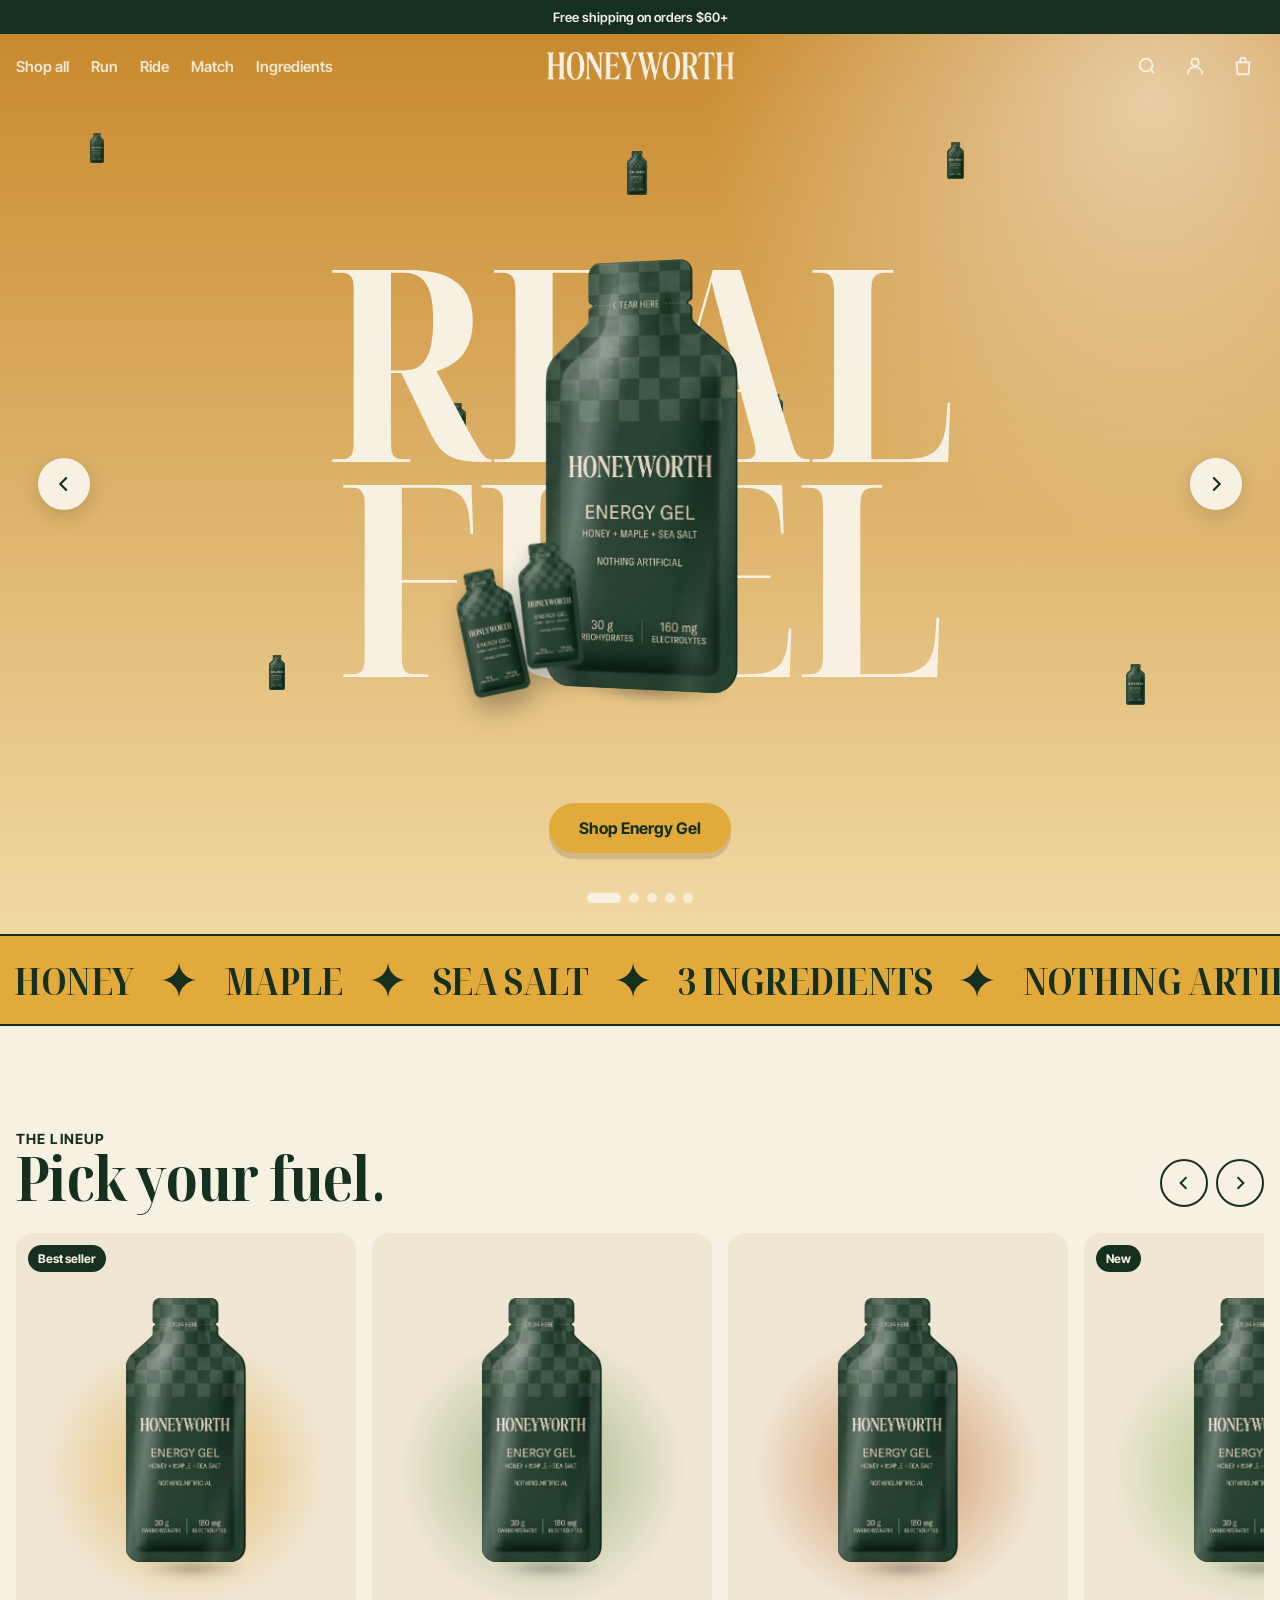
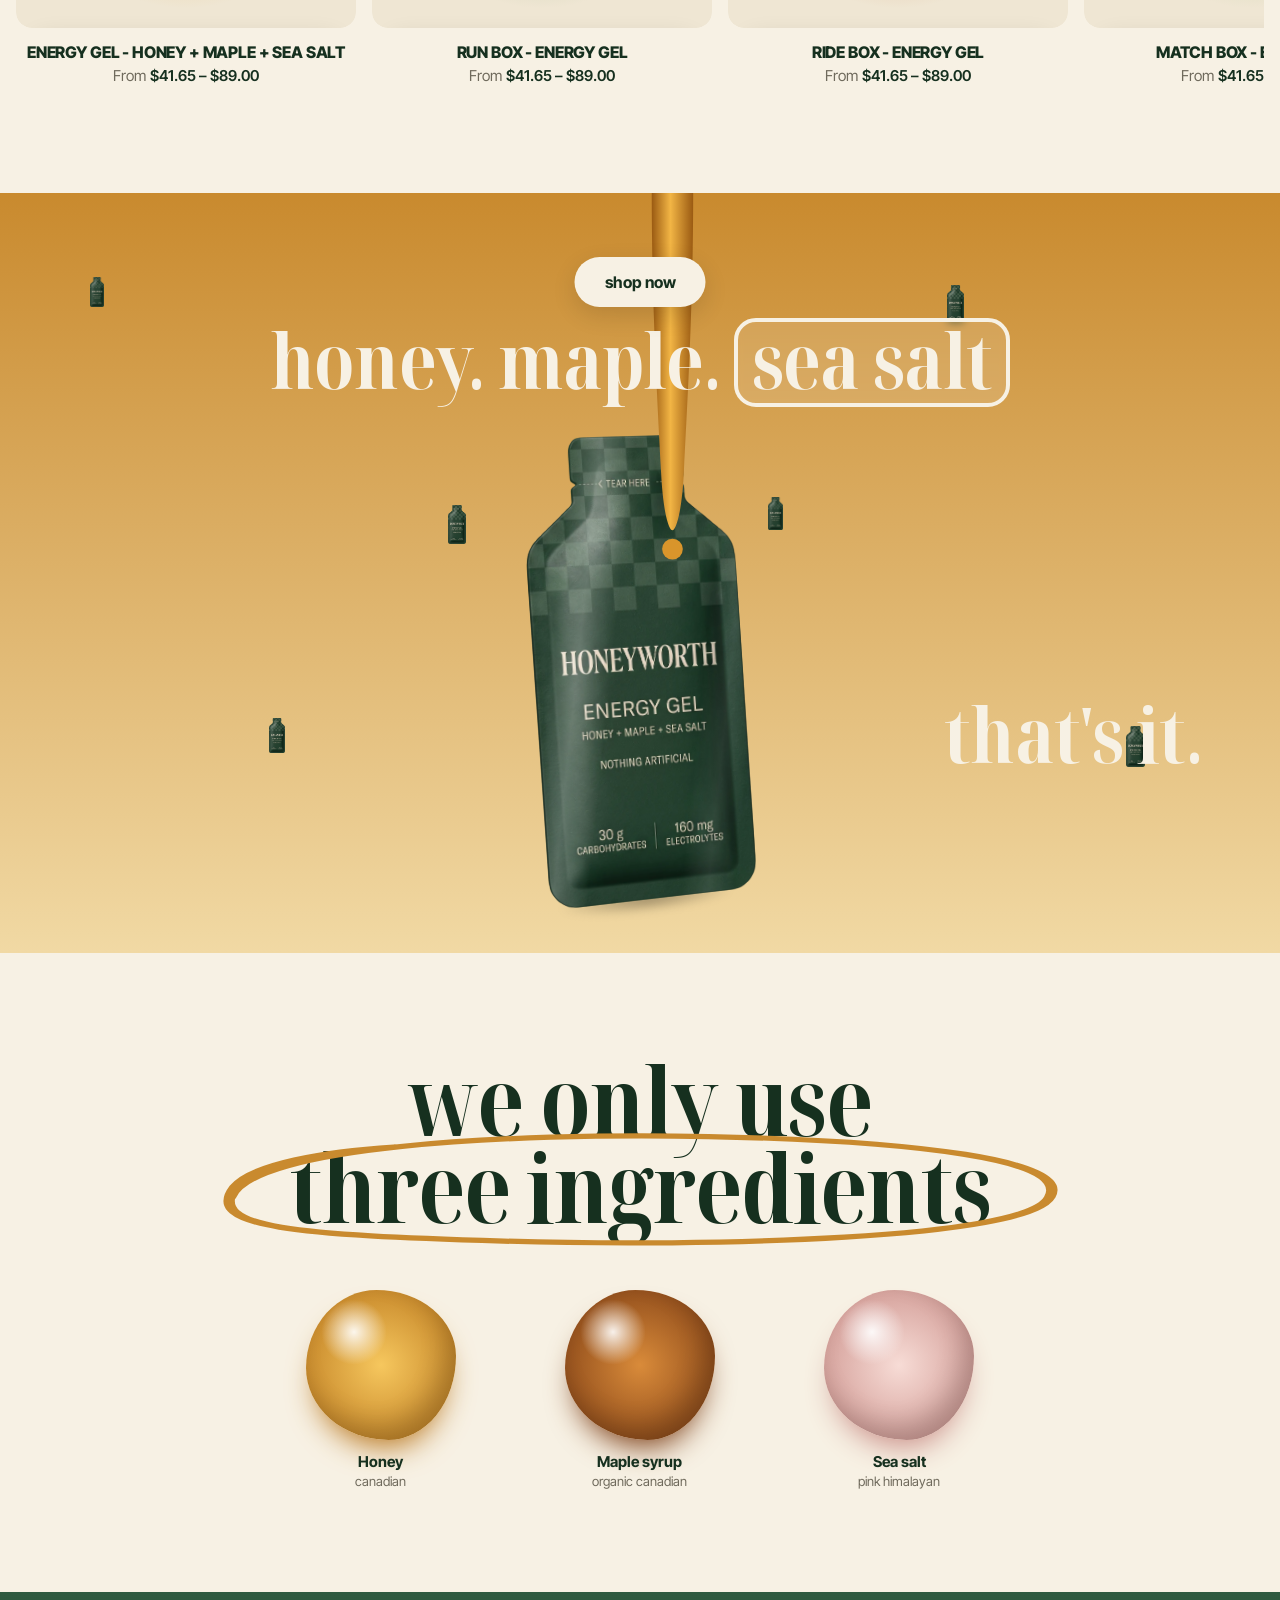
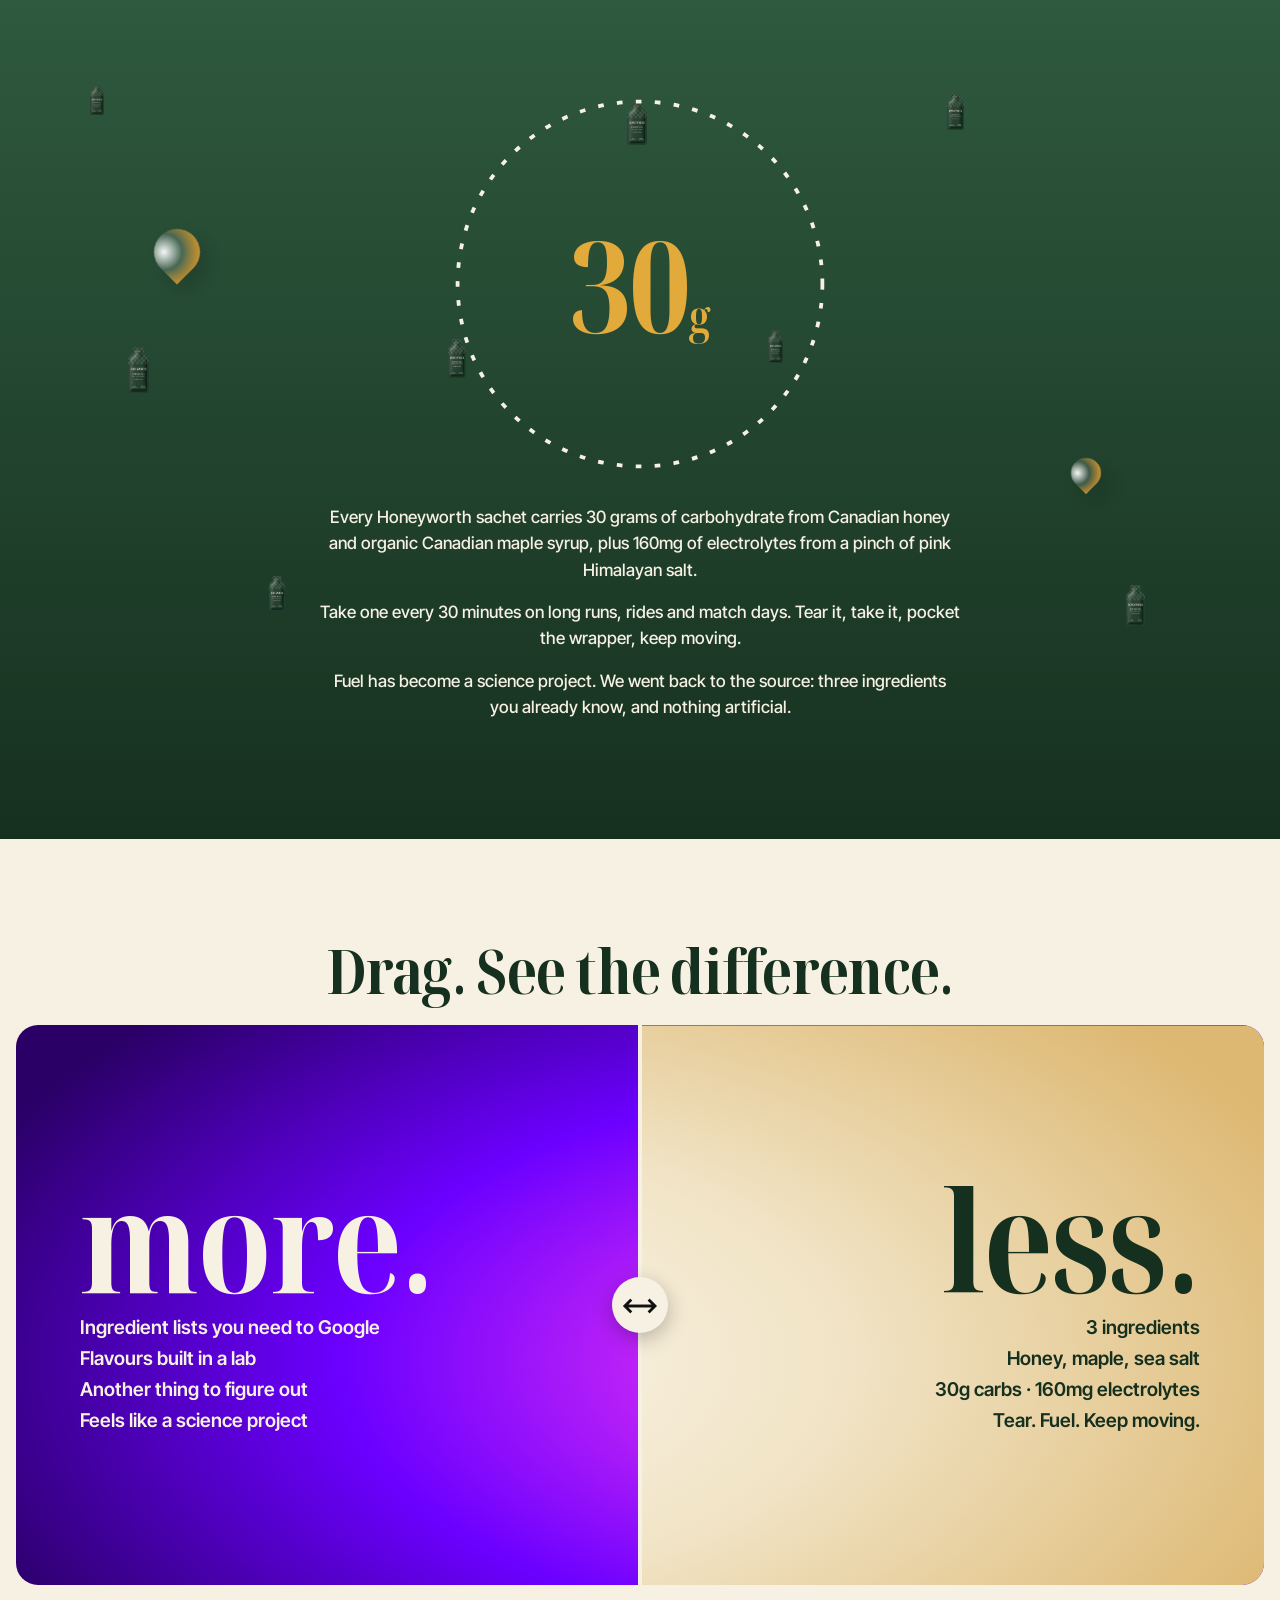
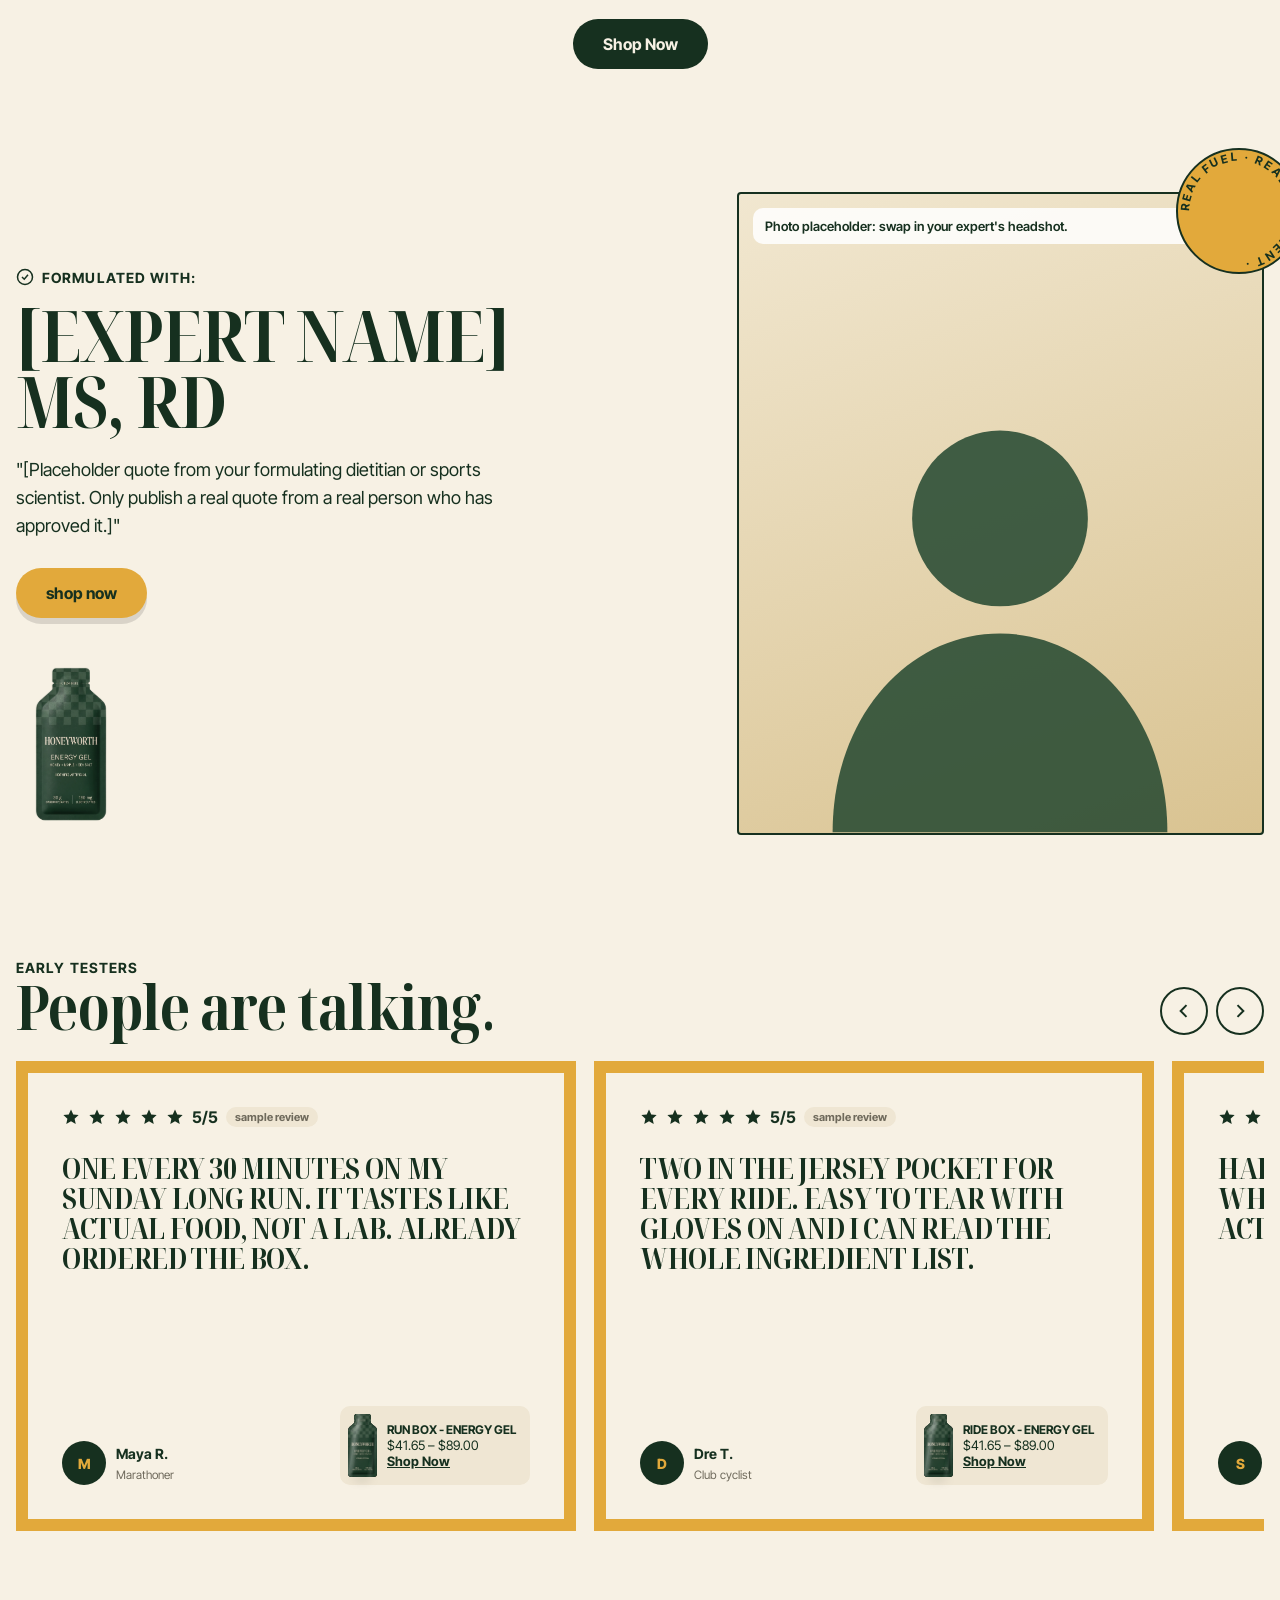
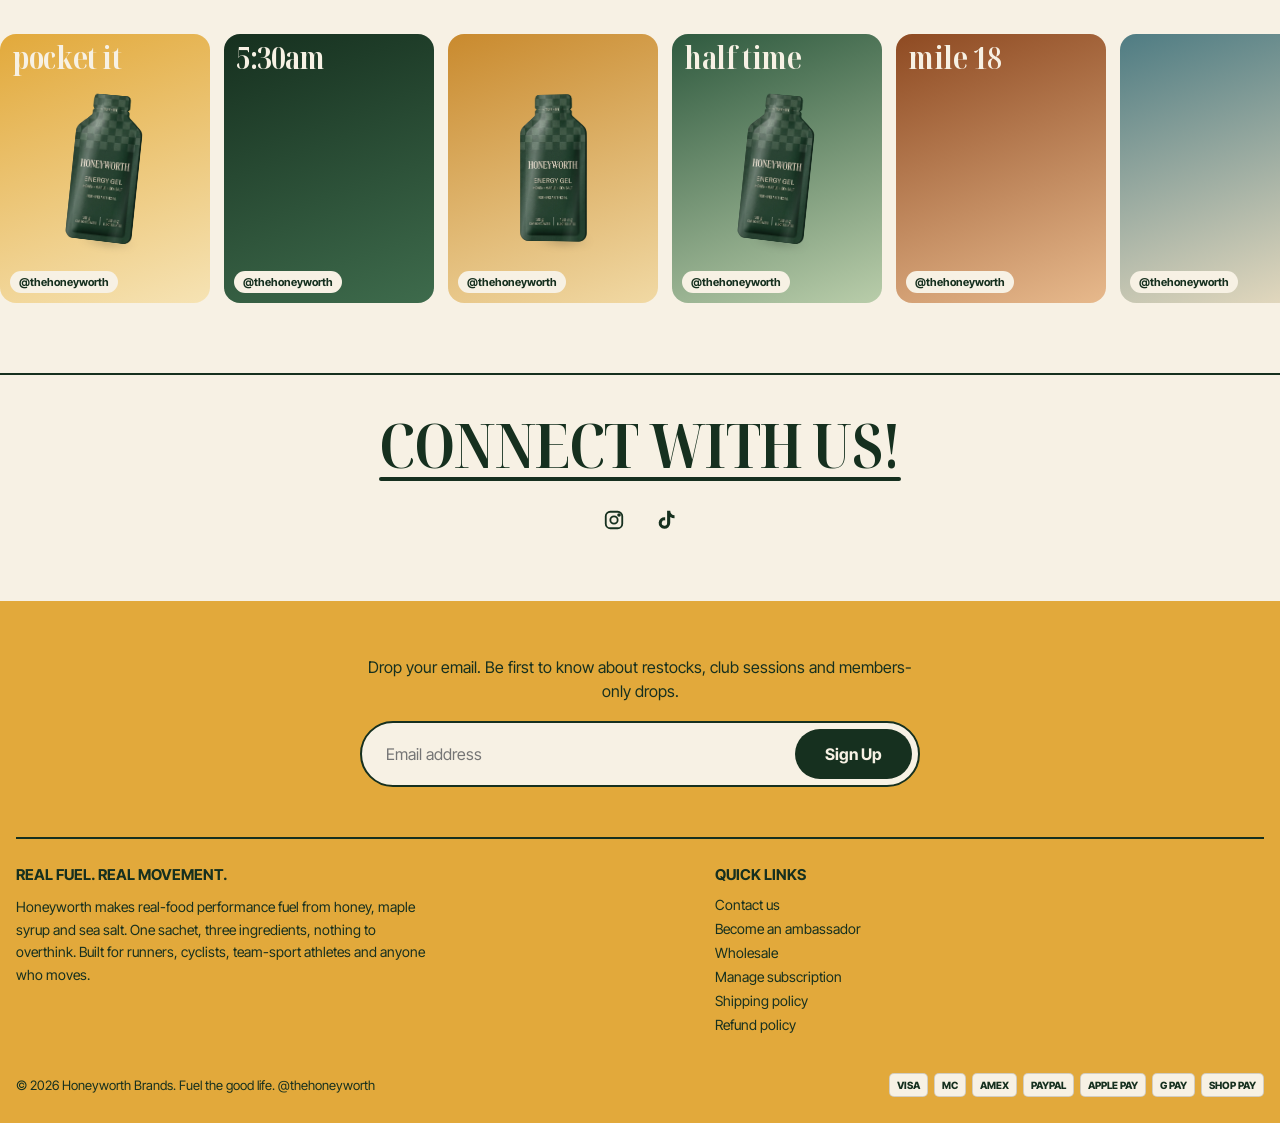
==== commit 39bb5eb3: "Rebrand storefront from SOLT to Honeyworth Same layout, sections and interactions; all branding swap" ====
--- a/index.html
+++ b/index.html
@@ -3,13 +3,15 @@
 <head>
   <meta charset="utf-8">
   <meta name="viewport" content="width=device-width, initial-scale=1">
-  <title>SOLT | Clean Electrolytes with Real Sea Salt</title>
-  <meta name="description" content="SOLT makes zero-sugar electrolyte sticks with real sea salt and real fruit. Hydration, focus, sleep and endurance in one tear-and-pour stick.">
-  <meta property="og:title" content="SOLT | Salt, solved.">
-  <meta property="og:description" content="Zero-sugar electrolyte sticks with 1000mg of real sea salt.">
+  <title>Honeyworth | Real Fuel. Real Movement.</title>
+  <meta name="description" content="Honeyworth Energy Gel: honey, maple syrup and sea salt in a single-serving sachet. Real-food performance fuel for people who move.">
+  <meta property="og:title" content="Honeyworth | Real fuel. Real movement.">
+  <meta property="og:description" content="Honey. Maple. Sea salt. Three-ingredient energy gel in a pocket-size sachet.">
+  <meta property="og:image" content="assets/img/hw-front.webp">
+  <link rel="icon" href="assets/img/hw-front.webp">
   <link rel="preconnect" href="https://fonts.googleapis.com">
   <link rel="preconnect" href="https://fonts.gstatic.com" crossorigin>
-  <link href="https://fonts.googleapis.com/css2?family=Bricolage+Grotesque:opsz,wght@12..96,400..800&display=swap" rel="stylesheet">
+  <link href="https://fonts.googleapis.com/css2?family=Inter+Tight:wght@400..800&family=Noto+Serif+Display:wdth,wght@62.5..100,400..800&display=swap" rel="stylesheet">
   <link rel="stylesheet" href="assets/styles.css">
   <script src="config.js"></script>
   <script src="assets/data.js"></script>
@@ -17,43 +19,43 @@
 </head>
 <body data-page="home">
   <main>
-    <!-- 1. Hero slideshow: giant word + floating 3D pouch per flavor -->
-    <section class="hero" id="hero" aria-label="Featured flavors"></section>
+    <!-- 1. Hero slideshow: giant word + floating 3D sachet per box -->
+    <section class="hero" id="hero" aria-label="Featured boxes"></section>
 
     <!-- 2. Trust ticker -->
-    <div class="ticker"><div class="ticker__track" data-ticker="Zero sugar|Real sea salt|No artificial dyes|Made in the USA|1000mg sodium|Third-party tested"></div></div>
+    <div class="ticker"><div class="ticker__track" data-ticker="Honey|Maple|Sea salt|3 ingredients|Nothing artificial|30g carbs per sachet"></div></div>
 
     <!-- 3. Product carousel with quick view -->
     <section class="section" id="shop">
       <div class="wrap carousel" data-carousel>
         <div class="carousel__head">
-          <div><span class="eyebrow">The lineup</span><h2 class="h-lg reveal-word">Pick your salt.</h2></div>
+          <div><span class="eyebrow">The lineup</span><h2 class="h-lg reveal-word">Pick your fuel.</h2></div>
           <div class="carousel__nav"><button class="round-btn" data-dir="-1" aria-label="Scroll left"><svg width="20" height="20" viewBox="0 0 24 24" fill="none" stroke="currentColor" stroke-width="2.4"><path d="m15 5-7 7 7 7"/></svg></button><button class="round-btn" data-dir="1" aria-label="Scroll right"><svg width="20" height="20" viewBox="0 0 24 24" fill="none" stroke="currentColor" stroke-width="2.4"><path d="m9 5 7 7-7 7"/></svg></button></div>
         </div>
         <div class="carousel__track" id="products"></div>
       </div>
     </section>
 
-    <!-- 4. "The first ... ever." media banner with drip -->
+    <!-- 4. "Honey. Maple. Sea salt. That's it." media banner with honey drip -->
     <section class="first">
       <div class="cubes" data-cubes="6"></div>
-      <a class="btn btn--white first__shop" href="product.html?id=coldbrew" data-track="banner_cta" data-product="coldbrew">shop now</a>
+      <a class="btn btn--white first__shop" href="product.html?id=original" data-track="banner_cta" data-product="original">shop now</a>
       <svg class="drip" viewBox="0 0 120 500" preserveAspectRatio="xMidYMin meet" aria-hidden="true">
-        <defs><linearGradient id="coffee" x1="0" x2="1"><stop offset="0" stop-color="#2a1a12"/><stop offset=".45" stop-color="#7a4a2c"/><stop offset="1" stop-color="#2a1a12"/></linearGradient></defs>
-        <path d="M30 0h44c0 120-6 220-10 300-2 40-8 60-12 60s-10-20-12-60C36 220 30 120 30 0Z" fill="url(#coffee)"/>
-        <circle cx="52" cy="380" r="11" fill="#5b3620"/>
+        <defs><linearGradient id="honey" x1="0" x2="1"><stop offset="0" stop-color="#9a5a12"/><stop offset=".45" stop-color="#f2b545"/><stop offset="1" stop-color="#9a5a12"/></linearGradient></defs>
+        <path d="M30 0h44c0 120-6 220-10 300-2 40-8 60-12 60s-10-20-12-60C36 220 30 120 30 0Z" fill="url(#honey)"/>
+        <circle cx="52" cy="380" r="11" fill="#d9952b"/>
       </svg>
       <div>
-        <h2 class="first__line reveal">the first <span class="boxed">cold brew</span> electrolyte</h2>
+        <h2 class="first__line reveal">honey. maple. <span class="boxed">sea salt</span></h2>
         <div class="first__product" id="first-product" data-tilt></div>
       </div>
-      <span class="first__ever">ever.</span>
+      <span class="first__ever">that's it.</span>
     </section>
 
-    <!-- 5. "We always use" + flavor blobs -->
+    <!-- 5. "We only use" + ingredient blobs -->
     <section class="section always">
       <div class="wrap">
-        <h2 class="h-xl">we always use<br><span class="circled">real sea salt<svg viewBox="0 0 400 120" preserveAspectRatio="none" aria-hidden="true"><path d="M20 70C30 22 140 8 230 12s160 22 150 58c-10 40-150 48-240 42S8 100 22 60c8-22 40-34 70-38"/></svg></span></h2>
+        <h2 class="h-xl">we only use<br><span class="circled">three ingredients<svg viewBox="0 0 400 120" preserveAspectRatio="none" aria-hidden="true"><path d="M20 70C30 22 140 8 230 12s160 22 150 58c-10 40-150 48-240 42S8 100 22 60c8-22 40-34 70-38"/></svg></span></h2>
         <div class="crystals" id="crystals"></div>
       </div>
     </section>
@@ -65,28 +67,28 @@
       <span class="drop" style="right:14%;top:55%;width:30px;height:30px;animation:drift 7s -2s ease-in-out infinite"></span>
       <div class="wrap">
         <div class="stat__ring">
-          <svg viewBox="0 0 200 200" aria-hidden="true"><circle cx="100" cy="100" r="96" fill="none" stroke="#fff" stroke-width="2" stroke-dasharray="3 7"/></svg>
-          <div class="stat__num">1000<small>mg</small></div>
+          <svg viewBox="0 0 200 200" aria-hidden="true"><circle cx="100" cy="100" r="96" fill="none" stroke="#F7F1E4" stroke-width="2" stroke-dasharray="3 7"/></svg>
+          <div class="stat__num">30<small>g</small></div>
         </div>
         <div class="stat__copy reveal">
-          <p>The average athlete loses roughly a gram of sodium in every litre of sweat. Most sports drinks put back a fraction of that and make up the difference with sugar.</p>
-          <p>Water alone can't replace what sweat takes out. Salt is what helps your body hold onto the water you drink.</p>
-          <p>We built SOLT around that one number. Real sea salt, real fruit, zero sugar, nothing else to decode.</p>
+          <p>Every Honeyworth sachet carries 30 grams of carbohydrate from Canadian honey and organic Canadian maple syrup, plus 160mg of electrolytes from a pinch of pink Himalayan salt.</p>
+          <p>Take one every 30 minutes on long runs, rides and match days. Tear it, take it, pocket the wrapper, keep moving.</p>
+          <p>Fuel has become a science project. We went back to the source: three ingredients you already know, and nothing artificial.</p>
         </div>
       </div>
     </section>
 
-    <!-- 7. Old way vs SOLT way drag comparison -->
+    <!-- 7. Complicated vs simple drag comparison -->
     <section class="section">
       <div class="wrap">
         <h2 class="h-lg reveal-word" style="margin-bottom:26px;text-align:center">Drag. See the difference.</h2>
         <div class="compare" id="compare">
-          <div class="compare__pane compare__pane--old"><h3 class="compare__title">neon.</h3><ul class="compare__list"><li>34g of sugar per bottle</li><li>Red 40, Blue 1, Yellow 5</li><li>~270mg sodium</li><li>A sugar crash at mile 6</li></ul><span class="neon-bottle"></span></div>
-          <div class="compare__pane compare__pane--new"><h3 class="compare__title">salt.</h3><ul class="compare__list"><li>0g sugar</li><li>Colored by real fruit</li><li>1000mg real sea salt</li><li>Steady all day</li></ul><div id="compare-sticks"></div></div>
+          <div class="compare__pane compare__pane--old"><h3 class="compare__title">more.</h3><ul class="compare__list"><li>Ingredient lists you need to Google</li><li>Flavours built in a lab</li><li>Another thing to figure out</li><li>Feels like a science project</li></ul><span class="neon-bottle"></span></div>
+          <div class="compare__pane compare__pane--new"><h3 class="compare__title">less.</h3><ul class="compare__list"><li>3 ingredients</li><li>Honey, maple, sea salt</li><li>30g carbs · 160mg electrolytes</li><li>Tear. Fuel. Keep moving.</li></ul><div id="compare-sticks"></div></div>
           <div class="compare__handle"></div>
-          <input type="range" min="0" max="100" value="50" aria-label="Compare sports drinks with SOLT">
+          <input type="range" min="0" max="100" value="50" aria-label="Compare complicated fuel with Honeyworth">
         </div>
-        <div style="text-align:center;margin-top:34px"><a class="btn btn--dark" href="product.html?id=yuzu" data-track="compare_cta">Shop Now</a></div>
+        <div style="text-align:center;margin-top:34px"><a class="btn btn--dark" href="product.html?id=original" data-track="compare_cta">Shop Now</a></div>
       </div>
     </section>
 
@@ -97,14 +99,14 @@
           <span class="eyebrow"><svg width="18" height="18" viewBox="0 0 24 24" fill="none" stroke="currentColor" stroke-width="2"><circle cx="12" cy="12" r="10"/><path d="m8 12 3 3 5-6"/></svg> Formulated with:</span>
           <h2 class="h-xl" style="font-size:clamp(40px,5.6vw,80px);margin-top:12px">[EXPERT NAME]<br>MS, RD</h2>
           <p class="expert__quote">"[Placeholder quote from your formulating dietitian or sports scientist. Only publish a real quote from a real person who has approved it.]"</p>
-          <a class="btn btn--accent" href="product.html?id=yuzu" data-track="expert_cta">shop now</a>
+          <a class="btn btn--accent" href="product.html?id=original" data-track="expert_cta">shop now</a>
           <div class="expert__mark"><div class="cube cube--dark"><i></i><i></i><i></i><i></i><i></i><i></i></div></div>
         </div>
         <div style="position:relative">
-          <svg class="badge-spin" viewBox="0 0 130 130" aria-hidden="true"><defs><path id="circ" d="M65 65m-50 0a50 50 0 1 1 100 0a50 50 0 1 1-100 0"/></defs><circle cx="65" cy="65" r="62" fill="#d6ff3a" stroke="#111" stroke-width="2"/><text><textPath href="#circ">science backed · rd approved · </textPath></text></svg>
+          <svg class="badge-spin" viewBox="0 0 130 130" aria-hidden="true"><defs><path id="circ" d="M65 65m-50 0a50 50 0 1 1 100 0a50 50 0 1 1-100 0"/></defs><circle cx="65" cy="65" r="62" fill="#E2A93B" stroke="#16301F" stroke-width="2"/><text fill="#16301F"><textPath href="#circ">real fuel · real movement · </textPath></text></svg>
           <div class="expert__photo">
             <div class="expert__placeholder">Photo placeholder: swap in your expert's headshot.</div>
-            <svg viewBox="0 0 200 220" aria-hidden="true"><circle cx="100" cy="70" r="42" fill="#0b2d55" opacity=".85"/><path d="M20 220c0-55 36-95 80-95s80 40 80 95Z" fill="#0b2d55" opacity=".85"/></svg>
+            <svg viewBox="0 0 200 220" aria-hidden="true"><circle cx="100" cy="70" r="42" fill="#23472F" opacity=".85"/><path d="M20 220c0-55 36-95 80-95s80 40 80 95Z" fill="#23472F" opacity=".85"/></svg>
           </div>
         </div>
       </div>
--- a/assets/styles.css
+++ b/assets/styles.css
@@ -1,15 +1,19 @@
 :root {
-  --ink: #111;
-  --paper: #fff;
-  --muted: #6b6b6b;
-  --line: #e6e6e6;
-  --soft: #f3f3f1;
-  --accent: #d6ff3a;        /* SOLT electric lime */
-  --accent-ink: #111;
-  --sea: #3aa0ff;
+  --ink: #16301F;           /* Honeyworth forest green (pack) */
+  --green: #23472F;
+  --paper: #F7F1E4;         /* pack cream */
+  --muted: #6F6A5C;
+  --line: #E3D9C4;
+  --soft: #EFE6D3;
+  --accent: #E2A93B;        /* honey gold */
+  --accent-dark: #C98A2E;
+  --accent-ink: #16301F;
   --radius: 16px;
-  --font: "Bricolage Grotesque", Helvetica, Arial, sans-serif;
+  --font: "Inter Tight", Helvetica, Arial, sans-serif;
+  --display: "Noto Serif Display", "Didot", Georgia, serif;
   --ease: cubic-bezier(.2, .8, .2, 1);
+  --sachet: url(img/hw-front.webp);
+  --sachet-back: url(img/hw-back.webp);
 }
 
 * { box-sizing: border-box; }
@@ -26,19 +30,19 @@
 .btn:hover { transform: translateY(-2px); }
 .btn:active { transform: translateY(0) scale(.98); }
 .btn--accent { background: var(--accent); color: var(--accent-ink); box-shadow: 0 6px 0 rgba(0,0,0,.12); }
-.btn--dark { background: var(--ink); color: #fff; }
-.btn--white { background: #fff; color: var(--ink); box-shadow: 0 8px 24px rgba(0,0,0,.12); }
+.btn--dark { background: var(--ink); color: var(--paper); }
+.btn--white { background: var(--paper); color: var(--ink); box-shadow: 0 8px 24px rgba(0,0,0,.12); }
 .btn--block { width: 100%; padding: 19px; font-size: 17px; }
 
 /* ---------- announcement + header ---------- */
-.announce { background: var(--ink); color: #fff; font-size: 13px; font-weight: 600; height: 34px; overflow: hidden; position: relative; z-index: 60; }
+.announce { background: var(--ink); color: var(--paper); font-size: 13px; font-weight: 600; height: 34px; overflow: hidden; position: relative; z-index: 60; }
 .announce__track { display: flex; flex-direction: column; animation: announce 9s infinite var(--ease); }
 .announce__track span { height: 34px; display: grid; place-items: center; }
 @keyframes announce { 0%,28% { transform: translateY(0); } 33%,61% { transform: translateY(-34px); } 66%,94% { transform: translateY(-68px); } 100% { transform: translateY(0); } }
 
 .header { position: sticky; top: 0; z-index: 50; transition: background .3s, color .3s, box-shadow .3s; }
-.header--overlay { position: fixed; top: 34px; left: 0; right: 0; color: #fff; }
-.header.is-solid { background: #fff; color: var(--ink); box-shadow: 0 1px 0 var(--line); }
+.header--overlay { position: fixed; top: 34px; left: 0; right: 0; color: var(--paper); }
+.header.is-solid { background: var(--paper); color: var(--ink); box-shadow: 0 1px 0 var(--line); }
 .header--overlay.is-solid { top: 0; }
 .header__inner { height: 64px; display: grid; grid-template-columns: 1fr auto 1fr; align-items: center; width: min(1400px, 100% - 32px); margin-inline: auto; }
 .header__left, .header__right { display: flex; gap: 6px; align-items: center; }
@@ -46,70 +50,64 @@
 .icon-btn { width: 42px; height: 42px; border-radius: 50%; display: grid; place-items: center; background: transparent; border: 0; position: relative; text-decoration: none; }
 .icon-btn:hover { background: rgba(127,127,127,.15); }
 .icon-btn svg { width: 22px; height: 22px; }
-.cart-count { position: absolute; top: 4px; right: 2px; min-width: 18px; height: 18px; border-radius: 9px; background: var(--accent); color: #111; font-size: 11px; font-weight: 800; display: grid; place-items: center; padding: 0 4px; transform: scale(0); transition: transform .3s var(--ease); }
+.cart-count { position: absolute; top: 4px; right: 2px; min-width: 18px; height: 18px; border-radius: 9px; background: var(--accent); color: var(--ink); font-size: 11px; font-weight: 800; display: grid; place-items: center; padding: 0 4px; transform: scale(0); transition: transform .3s var(--ease); }
 .cart-count.has { transform: scale(1); }
 .cart-count.bump { animation: bump .4s var(--ease); }
 @keyframes bump { 50% { transform: scale(1.45); } }
 
-.logo { display: inline-flex; align-items: center; gap: 8px; font-weight: 800; font-size: 26px; letter-spacing: -.04em; text-decoration: none; }
-.logo__cube { width: 16px; height: 16px; perspective: 120px; display: inline-block; }
-.logo__cube .cube { --s: 14px; animation-duration: 8s; }
+.logo { display: inline-flex; align-items: center; gap: 8px; text-decoration: none; }
+.logo__mark { display: block; width: clamp(150px, 15vw, 190px); aspect-ratio: 6.683; background: currentColor; -webkit-mask: url(img/hw-wordmark.png) center / contain no-repeat; mask: url(img/hw-wordmark.png) center / contain no-repeat; }
+.split__body .logo__mark { width: 170px; }
 .nav-links { display: flex; gap: 22px; font-weight: 600; font-size: 15px; }
 .nav-links a { text-decoration: none; opacity: .9; }
 .nav-links a:hover { opacity: 1; text-decoration: underline; text-underline-offset: 4px; }
 .menu-btn { display: none; }
 @media (max-width: 860px) { .nav-links { display: none; } .menu-btn { display: grid; } }
 
-.mobile-nav { position: fixed; inset: 0; z-index: 90; background: #fff; transform: translateX(-100%); transition: transform .45s var(--ease); padding: 90px 24px 24px; display: flex; flex-direction: column; gap: 8px; }
+.mobile-nav { position: fixed; inset: 0; z-index: 90; background: var(--paper); transform: translateX(-100%); transition: transform .45s var(--ease); padding: 90px 24px 24px; display: flex; flex-direction: column; gap: 8px; }
 .mobile-nav.open { transform: none; }
 .mobile-nav a { font-size: 40px; font-weight: 800; letter-spacing: -.03em; text-decoration: none; }
 .mobile-nav .icon-btn { position: absolute; top: 16px; right: 16px; }
 
 /* ---------- 3D primitives ---------- */
-.cube { --s: 40px; position: absolute; width: var(--s); height: var(--s); transform-style: preserve-3d; animation: spin3d 14s linear infinite; }
-.cube i { position: absolute; inset: 0; background: linear-gradient(135deg, rgba(255,255,255,.95), rgba(255,255,255,.45)); border: 1px solid rgba(255,255,255,.95); box-shadow: inset 0 0 10px rgba(180,220,255,.8); border-radius: 3px; }
-.cube i:nth-child(1) { transform: translateZ(calc(var(--s) / 2)); }
-.cube i:nth-child(2) { transform: rotateY(180deg) translateZ(calc(var(--s) / 2)); }
-.cube i:nth-child(3) { transform: rotateY(90deg) translateZ(calc(var(--s) / 2)); }
-.cube i:nth-child(4) { transform: rotateY(-90deg) translateZ(calc(var(--s) / 2)); }
-.cube i:nth-child(5) { transform: rotateX(90deg) translateZ(calc(var(--s) / 2)); }
-.cube i:nth-child(6) { transform: rotateX(-90deg) translateZ(calc(var(--s) / 2)); }
-.cube--dark i { background: linear-gradient(135deg, #2a2a2a, #111); border-color: #000; box-shadow: none; }
+/* Floating "cubes" are now mini Honeyworth sachets tumbling in 3D (front + back faces). */
+.cube { --s: 40px; position: absolute; width: var(--s); height: calc(var(--s) / .459); transform-style: preserve-3d; animation: spin3d 14s linear infinite; }
+.cube i { position: absolute; inset: 0; background: var(--sachet) center / contain no-repeat; backface-visibility: hidden; -webkit-backface-visibility: hidden; transform: translateZ(1px); }
+.cube i:nth-child(2) { background-image: var(--sachet-back); transform: rotateY(180deg) translateZ(1px); }
+.cube i:nth-child(n+3) { display: none; }
 @keyframes spin3d { from { transform: rotateX(0) rotateY(0) rotateZ(0); } to { transform: rotateX(360deg) rotateY(720deg) rotateZ(180deg); } }
 .cubes { position: absolute; inset: 0; perspective: 800px; pointer-events: none; }
 .cubes .float { position: absolute; animation: drift 7s ease-in-out infinite; }
 @keyframes drift { 0%,100% { transform: translate3d(0,0,0); } 50% { transform: translate3d(10px,-26px,0); } }
 
-.drop { position: absolute; width: 46px; height: 46px; border-radius: 50% 50% 50% 0; transform: rotate(-45deg); background: radial-gradient(circle at 30% 30%, rgba(255,255,255,.95), rgba(255,255,255,.15) 40%, var(--c, #3aa0ff) 75%); box-shadow: 0 12px 24px rgba(0,0,0,.18), inset -6px -6px 12px rgba(0,0,0,.18); }
-
-/* The pouch: a CSS 3D stand-up bag. Sized by --w; all text scales with container units. */
+.drop { position: absolute; width: 46px; height: 46px; border-radius: 50% 50% 50% 0; transform: rotate(-45deg); background: radial-gradient(circle at 30% 30%, rgba(255,255,255,.95), rgba(255,255,255,.15) 40%, var(--c, #E2A93B) 75%); box-shadow: 0 12px 24px rgba(0,0,0,.18), inset -6px -6px 12px rgba(0,0,0,.18); }
+
+/* The pouch: the real Honeyworth sachet in CSS 3D (front art, back art, layered silhouette edge).
+   --w keeps its old meaning (the old bag's box width) so every placement keeps the same height. */
 .tilt { perspective: 1100px; display: grid; place-items: center; }
 .gallery__view .tilt, .split__art .tilt, .ugc__tile .tilt { width: 100%; }
 .floaty { animation: floaty 6s ease-in-out infinite; }
 @keyframes floaty { 0%,100% { transform: translateY(0); } 50% { transform: translateY(-14px); } }
-.pouch { --w: 260px; --rx: 0deg; --ry: -14deg; --rz: 0deg; width: var(--w); aspect-ratio: .72; position: relative; transform-style: preserve-3d; transform: rotateX(var(--rx)) rotateY(var(--ry)) rotateZ(var(--rz)); transition: transform .5s var(--ease); }
-.pouch__body { position: absolute; inset: 0; background: var(--bag); border-radius: 5% 5% 9% 9% / 3% 3% 5% 5%; overflow: hidden; container-type: inline-size; box-shadow: inset 0 -24px 40px rgba(0,0,0,.14), inset 14px 0 26px rgba(255,255,255,.35), inset -18px 0 30px rgba(0,0,0,.18), 0 30px 50px -18px rgba(0,0,0,.45); }
-.pouch__side { position: absolute; top: 2%; bottom: 3%; left: 100%; width: 9%; transform-origin: left center; transform: rotateY(90deg); background: linear-gradient(90deg, var(--bag), #000); filter: brightness(.75); border-radius: 0 4px 10px 0; }
-.pouch__side::after { content: ""; position: absolute; inset: 0; background: linear-gradient(90deg, rgba(0,0,0,.25), rgba(255,255,255,.1)); }
-.pouch__band { position: absolute; top: 0; left: 0; right: 0; height: 13cqw; background: var(--band); color: var(--bandInk, #fff); display: grid; place-items: end center; padding-bottom: 2cqw; font-weight: 700; font-size: 5.6cqw; letter-spacing: -.01em; }
-.pouch__band::before { content: ""; position: absolute; top: 0; left: 0; right: 0; height: 4cqw; background: repeating-linear-gradient(90deg, rgba(255,255,255,.28) 0 1.2cqw, rgba(0,0,0,.15) 1.2cqw 2.4cqw); }
-.pouch__brand { position: absolute; top: 18cqw; right: 8cqw; font-weight: 800; letter-spacing: .14em; font-size: 6cqw; color: var(--ink); }
-.pouch__meta { position: absolute; top: 28cqw; left: 37cqw; right: 6cqw; font-size: 3.6cqw; line-height: 1.2; color: var(--ink); opacity: .75; }
-.pouch__ingr { position: absolute; top: 40cqw; left: 37cqw; right: 4cqw; margin: 0; padding: 0; list-style: none; font-size: 7.2cqw; line-height: 1.04; font-weight: 500; color: var(--ink); letter-spacing: -.02em; }
-.pouch__badge { position: absolute; left: 37cqw; bottom: 9cqw; right: 6cqw; font-size: 3.6cqw; font-weight: 700; color: var(--ink); border-top: .5cqw solid currentColor; padding-top: 2cqw; }
-.pouch__word { position: absolute; left: 4cqw; bottom: 6cqw; writing-mode: vertical-rl; transform: rotate(180deg); font-weight: 800; font-size: 25cqw; line-height: .78; letter-spacing: -.05em; color: var(--ink); }
-.pouch__gloss { position: absolute; inset: 0; pointer-events: none; background:
-  linear-gradient(100deg, transparent 18%, rgba(255,255,255,.42) 28%, transparent 40%, transparent 72%, rgba(255,255,255,.16) 82%, transparent 92%),
-  radial-gradient(120% 40% at 50% 104%, rgba(0,0,0,.22), transparent 60%); }
-.pouch__shadow { position: absolute; left: 12%; right: 12%; bottom: -7%; height: 9%; border-radius: 50%; background: radial-gradient(closest-side, rgba(0,0,0,.35), transparent); filter: blur(4px); transform: translateZ(-40px); }
-
-.stick { --w: 64px; width: var(--w); aspect-ratio: .3; position: relative; border-radius: 4px; background: var(--bag); container-type: inline-size; overflow: hidden; box-shadow: inset 5px 0 10px rgba(255,255,255,.35), inset -6px 0 10px rgba(0,0,0,.2), 0 18px 30px -12px rgba(0,0,0,.45); }
-.stick::before { content: ""; position: absolute; top: 0; left: 0; right: 0; height: 9%; background: var(--band); }
-.stick::after { content: ""; position: absolute; top: 0; left: 0; right: 0; height: 4%; background: repeating-linear-gradient(90deg, rgba(255,255,255,.3) 0 4cqw, rgba(0,0,0,.15) 4cqw 8cqw); }
-.stick span { position: absolute; left: 50%; bottom: 8%; writing-mode: vertical-rl; transform: translateX(-50%) rotate(180deg); font-weight: 800; font-size: 46cqw; color: var(--ink); letter-spacing: -.04em; }
+.pouch { --w: 260px; --ar: .459; --rx: 0deg; --ry: -14deg; --rz: 0deg; width: calc(var(--w) * var(--ar) / .72); aspect-ratio: var(--ar); position: relative; transform-style: preserve-3d; transform: rotateX(var(--rx)) rotateY(var(--ry)) rotateZ(var(--rz)); transition: transform .5s var(--ease); }
+.pouch__body, .pouch__back, .pouch__edge { position: absolute; inset: 0; backface-visibility: hidden; -webkit-backface-visibility: hidden; }
+.pouch__body { background: var(--sachet) center / contain no-repeat; transform: translateZ(3.6px); }
+.pouch__back { background: var(--sachet-back) center / contain no-repeat; transform: translateZ(-3.6px) rotateY(180deg); }
+.pouch__edge { backface-visibility: visible; -webkit-backface-visibility: visible; background: linear-gradient(90deg, #0f2318, #1d3d29 50%, #0f2318); -webkit-mask: var(--sachet) center / contain no-repeat; mask: var(--sachet) center / contain no-repeat; }
+.pouch__edge:nth-child(1) { transform: translateZ(-3px); }
+.pouch__edge:nth-child(2) { transform: translateZ(-1.5px); }
+.pouch__edge:nth-child(3) { transform: translateZ(0); }
+.pouch__edge:nth-child(4) { transform: translateZ(1.5px); }
+.pouch__edge:nth-child(5) { transform: translateZ(3px); }
+.pouch__gloss { position: absolute; inset: 0; pointer-events: none; -webkit-mask: var(--sachet) center / contain no-repeat; mask: var(--sachet) center / contain no-repeat; background:
+  linear-gradient(100deg, transparent 18%, rgba(255,255,255,.22) 28%, transparent 40%, transparent 72%, rgba(255,255,255,.1) 82%, transparent 92%); }
+.pouch__shadow { position: absolute; left: 6%; right: 6%; bottom: -5%; height: 6%; border-radius: 50%; background: radial-gradient(closest-side, rgba(0,0,0,.35), transparent); filter: blur(4px); transform: translateZ(-40px); }
+
+/* "Sticks" are now flat sachets (front or back) used in groups. */
+.stick { --w: 64px; width: calc(var(--w) * 1.2); aspect-ratio: .459; position: relative; background: var(--sachet) center / contain no-repeat; filter: drop-shadow(0 14px 12px rgba(0,0,0,.28)); }
+.stick--back { background-image: var(--sachet-back); }
 
 /* ---------- hero slideshow ---------- */
-.hero { position: relative; height: max(640px, 100svh); overflow: hidden; color: #fff; }
+.hero { position: relative; height: max(640px, 100svh); overflow: hidden; color: var(--paper); }
 .hero__slide { position: absolute; inset: 0; background: linear-gradient(180deg, var(--sky1), var(--sky2)); opacity: 0; visibility: hidden; transition: opacity .8s ease, visibility .8s; display: grid; place-items: center; }
 .hero__slide.is-active { opacity: 1; visibility: visible; }
 .hero__sun { position: absolute; width: 70vmax; height: 70vmax; border-radius: 50%; top: -30vmax; right: -25vmax; background: radial-gradient(closest-side, rgba(255,255,255,.55), transparent); }
@@ -126,13 +124,13 @@
 .hero__sticks .stick { --w: clamp(34px, 3.6vw, 52px); }
 .hero__sticks .stick:nth-child(2) { transform: translateY(-14px) rotate(6deg); }
 .hero__cta { position: absolute; z-index: 3; bottom: 9%; left: 50%; transform: translateX(-50%); }
-.hero__arrow { position: absolute; top: 50%; z-index: 4; width: 52px; height: 52px; margin-top: -26px; border-radius: 50%; border: 0; background: #fff; color: #111; display: grid; place-items: center; box-shadow: 0 6px 20px rgba(0,0,0,.15); transition: transform .2s; }
+.hero__arrow { position: absolute; top: 50%; z-index: 4; width: 52px; height: 52px; margin-top: -26px; border-radius: 50%; border: 0; background: var(--paper); color: var(--ink); display: grid; place-items: center; box-shadow: 0 6px 20px rgba(0,0,0,.15); transition: transform .2s; }
 .hero__arrow:hover { transform: scale(1.08); }
 .hero__arrow--prev { left: 3vw; }
 .hero__arrow--next { right: 3vw; }
 .hero__dots { position: absolute; z-index: 4; bottom: 3.5%; left: 50%; transform: translateX(-50%); display: flex; gap: 8px; }
 .hero__dots button { width: 10px; height: 10px; border-radius: 5px; border: 0; background: rgba(255,255,255,.55); padding: 0; transition: width .4s var(--ease), background .3s; }
-.hero__dots button.is-active { width: 34px; background: #fff; }
+.hero__dots button.is-active { width: 34px; background: var(--paper); }
 @media (max-width: 700px) {
   .hero__word { font-size: 31vw; padding-bottom: 14vh; }
   .hero__product .pouch { --w: 46vw; }
@@ -147,7 +145,7 @@
 .ticker__item { display: flex; align-items: center; gap: 28px; padding: 18px 14px; font-weight: 800; font-size: clamp(22px, 3vw, 38px); letter-spacing: -.02em; white-space: nowrap; text-transform: uppercase; }
 .ticker__item svg { width: .9em; height: .9em; flex: none; }
 @keyframes marquee { to { transform: translateX(-50%); } }
-.ticker--dark { background: var(--ink); color: #fff; }
+.ticker--dark { background: var(--ink); color: var(--paper); }
 
 /* ---------- section headings ---------- */
 .section { padding: clamp(56px, 8vw, 110px) 0; position: relative; }
@@ -160,8 +158,8 @@
 .carousel { position: relative; }
 .carousel__head { display: flex; justify-content: space-between; align-items: end; gap: 16px; margin-bottom: 26px; }
 .carousel__nav { display: flex; gap: 8px; }
-.round-btn { width: 48px; height: 48px; border-radius: 50%; border: 2px solid var(--ink); background: #fff; display: grid; place-items: center; transition: background .2s, color .2s; }
-.round-btn:hover { background: var(--ink); color: #fff; }
+.round-btn { width: 48px; height: 48px; border-radius: 50%; border: 2px solid var(--ink); background: var(--paper); display: grid; place-items: center; transition: background .2s, color .2s; }
+.round-btn:hover { background: var(--ink); color: var(--paper); }
 .carousel__track { display: grid; grid-auto-flow: column; grid-auto-columns: clamp(250px, 28%, 340px); gap: 16px; overflow-x: auto; scroll-snap-type: x mandatory; scrollbar-width: none; padding-bottom: 6px; }
 .carousel__track::-webkit-scrollbar { display: none; }
 .card { scroll-snap-align: start; text-decoration: none; display: flex; flex-direction: column; }
@@ -173,15 +171,15 @@
 .card__quick { position: absolute; left: 12px; right: 12px; bottom: 12px; transform: translateY(130%); transition: transform .35s var(--ease); }
 .card:hover .card__quick, .card:focus-within .card__quick { transform: none; }
 @media (hover: none) { .card__quick { transform: none; } }
-.card__badge { position: absolute; top: 12px; left: 12px; background: #111; color: #fff; font-size: 12px; font-weight: 700; border-radius: 999px; padding: 6px 10px; }
+.card__badge { position: absolute; top: 12px; left: 12px; background: var(--ink); color: var(--paper); font-size: 12px; font-weight: 700; border-radius: 999px; padding: 6px 10px; }
 .card__name { margin: 14px 0 4px; font-weight: 800; font-size: 16px; text-transform: uppercase; text-align: center; letter-spacing: -.01em; }
 .card__price { text-align: center; font-size: 15px; color: var(--muted); }
 .card__price b { color: var(--ink); font-weight: 600; }
 
 /* ---------- media banner ("the first ...") ---------- */
-.first { position: relative; overflow: hidden; background: linear-gradient(180deg, #78B9EE, #DDEEFA); color: #fff; min-height: 760px; display: grid; place-items: center; text-align: center; }
+.first { position: relative; overflow: hidden; background: linear-gradient(180deg, #C98A2E, #F1D9A4); color: var(--paper); min-height: 760px; display: grid; place-items: center; text-align: center; }
 .first__line { position: relative; z-index: 3; font-weight: 800; letter-spacing: -.04em; font-size: clamp(40px, 6vw, 92px); line-height: 1; margin: 0; padding-top: 70px; }
-.boxed { display: inline-block; border: 4px solid #fff; border-radius: 22px; padding: 0 .18em .06em; background: rgba(255,255,255,.12); backdrop-filter: blur(4px); }
+.boxed { display: inline-block; border: 4px solid var(--paper); border-radius: 22px; padding: 0 .18em .06em; background: rgba(255,255,255,.12); backdrop-filter: blur(4px); }
 .first__ever { position: absolute; z-index: 3; right: 6vw; bottom: 22%; font-weight: 800; font-size: clamp(40px, 6vw, 92px); letter-spacing: -.04em; }
 .first__shop { position: absolute; z-index: 4; top: 64px; left: 50%; transform: translateX(-50%); }
 .first__product { position: relative; z-index: 1; margin-top: 30px; }
@@ -196,10 +194,10 @@
 .always { text-align: center; }
 .circled { position: relative; display: inline-block; padding: 0 .3em; }
 .circled svg { position: absolute; inset: -22% -10%; width: 120%; height: 144%; overflow: visible; }
-.circled svg path { fill: none; stroke: var(--accent-dark, #b5dc00); stroke-width: 5; stroke-linecap: round; stroke-dasharray: 1200; stroke-dashoffset: 1200; }
+.circled svg path { fill: none; stroke: var(--accent-dark); stroke-width: 5; stroke-linecap: round; stroke-dasharray: 1200; stroke-dashoffset: 1200; }
 .in-view .circled svg path { animation: dash 1.6s .2s var(--ease) forwards; }
 @keyframes dash { to { stroke-dashoffset: 0; } }
-.crystals { display: grid; grid-template-columns: repeat(5, 1fr); gap: 18px; margin-top: 60px; }
+.crystals { display: grid; grid-template-columns: repeat(3, 1fr); gap: 18px; margin: 60px auto 0; max-width: 760px; }
 .crystal { text-decoration: none; display: flex; flex-direction: column; align-items: center; gap: 12px; }
 .crystal__blob { width: min(150px, 100%); aspect-ratio: 1; border-radius: 47% 53% 45% 55% / 52% 44% 56% 48%; background: radial-gradient(circle at 32% 28%, rgba(255,255,255,.9), transparent 22%), radial-gradient(circle at 50% 50%, var(--b1), var(--b2)); box-shadow: inset -10px -14px 24px rgba(0,0,0,.18), 0 18px 30px -12px var(--b2); animation: wobble 7s ease-in-out infinite; transition: transform .3s var(--ease); }
 .crystal:hover .crystal__blob { transform: scale(1.08) rotate(-6deg); }
@@ -212,26 +210,26 @@
 @media (max-width: 760px) { .crystals { grid-template-columns: repeat(3, 1fr); } }
 
 /* ---------- big stat ---------- */
-.header.is-solid .logo .cube i { background: linear-gradient(135deg, #2a2a2a, #111); border-color: #000; box-shadow: none; }
-.stat { background: linear-gradient(180deg, #7DBAF2, #2A74CC); color: #fff; text-align: center; overflow: hidden; }
+.stat { background: linear-gradient(180deg, #2F5A3F, #16301F); color: var(--paper); text-align: center; overflow: hidden; }
 .stat__ring { position: relative; width: clamp(240px, 30vw, 380px); aspect-ratio: 1; margin: 0 auto 30px; display: grid; place-items: center; }
 .stat__ring svg { position: absolute; inset: 0; animation: rotator 30s linear infinite; }
 @keyframes rotator { to { transform: rotate(360deg); } }
-.stat__num { font-weight: 800; letter-spacing: -.06em; font-size: clamp(76px, 10vw, 150px); color: #0b2d55; line-height: 1; }
+.stat__num { font-weight: 800; letter-spacing: -.06em; font-size: clamp(76px, 10vw, 150px); color: var(--accent); line-height: 1; }
 .stat__num small { font-size: .35em; letter-spacing: -.02em; }
-.stat__copy { max-width: 640px; margin: 0 auto; font-size: 17px; line-height: 1.55; font-weight: 500; text-shadow: 0 1px 2px rgba(0,40,90,.25); }
+.stat__copy { max-width: 640px; margin: 0 auto; font-size: 17px; line-height: 1.55; font-weight: 500;  }
 .stat__copy p { margin: 0 0 16px; }
-.stat .drop { --c: #3aa0ff; }
+.stat .drop { --c: #E2A93B; }
+.stat .cite { color: rgba(247,241,228,.72); }
 
 /* ---------- comparison slider ---------- */
 .compare { position: relative; border-radius: 22px; overflow: hidden; width: 100%; height: clamp(400px, 44vw, 560px); user-select: none; touch-action: pan-y; }
 .compare__pane { position: absolute; inset: 0; display: grid; align-content: center; padding: clamp(24px, 5vw, 70px); }
-.compare__pane--old { background: radial-gradient(80% 90% at 70% 60%, #ff3df0, #6b00ff 55%, #2a0066); color: #fff; }
-.compare__pane--new { background: radial-gradient(80% 90% at 30% 60%, #fff 0%, #e8f6ff 45%, #9fd2ff 100%); color: #0b2d55; clip-path: inset(0 0 0 var(--pos, 50%)); justify-items: end; text-align: right; }
+.compare__pane--old { background: radial-gradient(80% 90% at 70% 60%, #ff3df0, #6b00ff 55%, #2a0066); color: var(--paper); }
+.compare__pane--new { background: radial-gradient(80% 90% at 30% 60%, #FBF7EE 0%, #F1E4C6 45%, #DDB872 100%); color: var(--ink); clip-path: inset(0 0 0 var(--pos, 50%)); justify-items: end; text-align: right; }
 .compare__title { font-weight: 800; letter-spacing: -.05em; font-size: clamp(64px, 11vw, 170px); line-height: .85; margin: 0 0 18px; }
 .compare__list { list-style: none; margin: 0; padding: 0; font-size: clamp(15px, 1.5vw, 19px); font-weight: 600; display: grid; gap: 8px; }
-.compare__handle { position: absolute; top: 0; bottom: 0; left: var(--pos, 50%); width: 4px; margin-left: -2px; background: #fff; z-index: 3; }
-.compare__handle::after { content: "⟷"; position: absolute; top: 50%; left: 50%; width: 56px; height: 56px; margin: -28px 0 0 -28px; border-radius: 50%; background: #fff; color: #111; display: grid; place-items: center; font-size: 22px; font-weight: 800; box-shadow: 0 6px 20px rgba(0,0,0,.25); }
+.compare__handle { position: absolute; top: 0; bottom: 0; left: var(--pos, 50%); width: 4px; margin-left: -2px; background: var(--paper); z-index: 3; }
+.compare__handle::after { content: "⟷"; position: absolute; top: 50%; left: 50%; width: 56px; height: 56px; margin: -28px 0 0 -28px; border-radius: 50%; background: var(--paper); color: #111; display: grid; place-items: center; font-size: 22px; font-weight: 800; box-shadow: 0 6px 20px rgba(0,0,0,.25); }
 .compare input { position: absolute; inset: 0; width: 100%; height: 100%; opacity: 0; cursor: ew-resize; z-index: 4; margin: 0; }
 .compare__pane .stick { position: absolute; }
 .neon-bottle { position: absolute; right: 12%; bottom: -10%; width: 120px; height: 300px; border-radius: 40px 40px 20px 20px; background: linear-gradient(90deg, #00ffd5, #00a2ff); box-shadow: 0 0 60px #00ffd5; opacity: .9; }
@@ -241,7 +239,7 @@
 /* ---------- expert ---------- */
 .expert { display: grid; grid-template-columns: 1.1fr .9fr; gap: clamp(30px, 6vw, 90px); align-items: center; }
 .expert__quote { font-size: 18px; line-height: 1.55; margin: 22px 0 28px; max-width: 520px; }
-.expert__photo { position: relative; aspect-ratio: .82; border-radius: 4px; border: 2px solid var(--ink); background: linear-gradient(160deg, #e9f6ff, #b9dcff); overflow: hidden; }
+.expert__photo { position: relative; aspect-ratio: .82; border-radius: 4px; border: 2px solid var(--ink); background: linear-gradient(160deg, #F1E7D0, #D9C391); overflow: hidden; }
 .expert__photo svg { position: absolute; bottom: 0; left: 50%; transform: translateX(-50%); width: 80%; }
 .expert__placeholder { position: absolute; top: 14px; left: 14px; right: 14px; background: rgba(255,255,255,.85); border-radius: 10px; padding: 10px 12px; font-size: 13px; font-weight: 600; }
 .badge-spin { position: absolute; top: -46px; right: -40px; width: 130px; height: 130px; animation: rotator 14s linear infinite; z-index: 2; }
@@ -253,7 +251,7 @@
 /* ---------- testimonials ---------- */
 .reviews__track { display: grid; grid-auto-flow: column; grid-auto-columns: min(560px, 86%); gap: 18px; overflow-x: auto; scroll-snap-type: x mandatory; scrollbar-width: none; }
 .reviews__track::-webkit-scrollbar { display: none; }
-.review { scroll-snap-align: start; border: 12px solid var(--accent); background: #fff; padding: clamp(20px, 3vw, 34px); display: flex; flex-direction: column; gap: 26px; min-height: 470px; }
+.review { scroll-snap-align: start; border: 12px solid var(--accent); background: var(--paper); padding: clamp(20px, 3vw, 34px); display: flex; flex-direction: column; gap: 26px; min-height: 470px; }
 .review__stars { display: flex; align-items: center; gap: 8px; font-weight: 700; }
 .review__stars svg { width: 18px; height: 18px; }
 .review__quote { font-weight: 700; font-size: clamp(22px, 2.3vw, 30px); line-height: 1.02; text-transform: uppercase; letter-spacing: -.02em; margin: 0; flex: 1; }
@@ -275,8 +273,8 @@
 .ugc__tile { position: relative; width: 210px; aspect-ratio: .78; border-radius: 16px; overflow: hidden; background: linear-gradient(160deg, var(--t1), var(--t2)); display: grid; place-items: center; flex: none; }
 .ugc__tile .pouch { --w: 50%; }
 .ugc__tile .stick { --w: 22%; }
-.ugc__tile .tag { position: absolute; left: 10px; bottom: 10px; background: #fff; border-radius: 999px; font-size: 11px; font-weight: 700; padding: 4px 9px; }
-.ugc__tile .big { position: absolute; top: 10px; left: 12px; right: 12px; color: #fff; font-weight: 800; font-size: 30px; letter-spacing: -.04em; line-height: .9; }
+.ugc__tile .tag { position: absolute; left: 10px; bottom: 10px; background: var(--paper); border-radius: 999px; font-size: 11px; font-weight: 700; padding: 4px 9px; }
+.ugc__tile .big { position: absolute; top: 10px; left: 12px; right: 12px; color: var(--paper); font-weight: 800; font-size: 30px; letter-spacing: -.04em; line-height: .9; }
 
 /* ---------- connect + footer ---------- */
 .connect { text-align: center; padding: 40px 0 60px; border-top: 2px solid var(--ink); }
@@ -288,7 +286,7 @@
 .footer { background: var(--accent); color: var(--accent-ink); padding: 54px 0 26px; }
 .footer__signup { text-align: center; max-width: 560px; margin: 0 auto 50px; }
 .footer__signup p { font-size: 16px; line-height: 1.5; margin: 0 0 18px; }
-.inline-form { display: flex; gap: 8px; background: #fff; border-radius: 999px; padding: 6px; border: 2px solid var(--ink); }
+.inline-form { display: flex; gap: 8px; background: var(--paper); border-radius: 999px; padding: 6px; border: 2px solid var(--ink); }
 .inline-form input { flex: 1; min-width: 0; border: 0; background: transparent; padding: 0 18px; font: inherit; font-size: 16px; outline: none; }
 .footer__cols { display: grid; grid-template-columns: 1.2fr 1fr; gap: 40px; border-top: 2px solid var(--ink); padding-top: 26px; }
 .footer__cols h4 { margin: 0 0 12px; font-size: 15px; text-transform: uppercase; }
@@ -297,7 +295,7 @@
 .footer__cols a { text-decoration: none; } .footer__cols a:hover { text-decoration: underline; }
 .footer__bottom { display: flex; justify-content: space-between; align-items: center; gap: 16px; margin-top: 40px; font-size: 13px; flex-wrap: wrap; }
 .pay { display: flex; gap: 6px; flex-wrap: wrap; }
-.pay span { background: #fff; border: 1px solid rgba(0,0,0,.15); border-radius: 5px; font-size: 10px; font-weight: 800; padding: 5px 7px; }
+.pay span { background: var(--paper); border: 1px solid rgba(0,0,0,.15); border-radius: 5px; font-size: 10px; font-weight: 800; padding: 5px 7px; }
 @media (max-width: 700px) { .footer__cols { grid-template-columns: 1fr; } }
 
 /* ---------- reveal on scroll ---------- */
@@ -309,7 +307,7 @@
 /* ---------- drawer + modals ---------- */
 .scrim { position: fixed; inset: 0; background: rgba(0,0,0,.45); z-index: 80; opacity: 0; visibility: hidden; transition: opacity .3s, visibility .3s; }
 .scrim.open { opacity: 1; visibility: visible; }
-.drawer { position: fixed; top: 0; right: 0; bottom: 0; width: min(440px, 100%); background: #fff; z-index: 85; transform: translateX(100%); transition: transform .45s var(--ease); display: flex; flex-direction: column; }
+.drawer { position: fixed; top: 0; right: 0; bottom: 0; width: min(440px, 100%); background: var(--paper); z-index: 85; transform: translateX(100%); transition: transform .45s var(--ease); display: flex; flex-direction: column; }
 .drawer.open { transform: none; }
 .drawer__head { display: flex; justify-content: space-between; align-items: center; padding: 18px 20px; border-bottom: 1px solid var(--line); }
 .drawer__ship { padding: 14px 20px; font-size: 14px; border-bottom: 1px solid var(--line); }
@@ -328,7 +326,7 @@
 .line-item__price { font-weight: 700; font-size: 14px; text-align: right; }
 .line-item__price s { display: block; color: var(--muted); font-weight: 400; font-size: 12px; }
 .drawer__upsell { padding: 14px 20px; background: var(--soft); }
-.upsell { display: flex; gap: 12px; align-items: center; background: #fff; border-radius: 12px; padding: 10px; }
+.upsell { display: flex; gap: 12px; align-items: center; background: var(--paper); border-radius: 12px; padding: 10px; }
 .upsell .pouch { --w: 38px; --ry: 0deg; }
 .upsell .pouch__body { box-shadow: none; }
 .upsell__text { flex: 1; font-size: 13px; }
@@ -340,18 +338,18 @@
 
 .modal { position: fixed; inset: 0; z-index: 95; display: grid; place-items: center; padding: 16px; visibility: hidden; pointer-events: none; }
 .modal.open { visibility: visible; pointer-events: auto; }
-.modal__card { position: relative; background: #fff; border-radius: 22px; width: min(860px, 100%); max-height: calc(100svh - 32px); overflow: auto; transform: translateY(30px) scale(.97); opacity: 0; transition: transform .45s var(--ease), opacity .35s; }
+.modal__card { position: relative; background: var(--paper); border-radius: 22px; width: min(860px, 100%); max-height: calc(100svh - 32px); overflow: auto; transform: translateY(30px) scale(.97); opacity: 0; transition: transform .45s var(--ease), opacity .35s; }
 .modal.open .modal__card { transform: none; opacity: 1; }
 .modal__close { position: absolute; top: 10px; right: 10px; z-index: 3; background: rgba(255,255,255,.9); }
 .split { display: grid; grid-template-columns: 1fr 1fr; }
-.split__art { position: relative; min-height: 420px; background: linear-gradient(160deg, #5db5ff, #d9f0ff); display: grid; place-items: center; overflow: hidden; }
+.split__art { position: relative; min-height: 420px; background: linear-gradient(160deg, #2F5A3F, #B9CDAA); display: grid; place-items: center; overflow: hidden; }
 .split__art .pouch { --w: 52%; --ry: 14deg; --rz: -6deg; }
 .split__body { padding: clamp(24px, 4vw, 44px); display: flex; flex-direction: column; justify-content: center; text-align: center; gap: 12px; }
 .goal-btns { display: grid; gap: 10px; margin-top: 8px; }
 .goal-btns button { border: 0; border-radius: 999px; background: var(--accent); padding: 13px; font-weight: 700; font-size: 15px; transition: transform .2s, background .2s; }
-.goal-btns button:hover { transform: translateY(-2px); background: #c8f51f; }
+.goal-btns button:hover { transform: translateY(-2px); background: var(--accent-dark); }
 .field { width: 100%; border: 2px solid var(--ink); border-radius: 999px; padding: 15px 20px; font: inherit; font-size: 16px; outline: none; }
-.field:focus { box-shadow: 0 0 0 4px rgba(214,255,58,.6); }
+.field:focus { box-shadow: 0 0 0 4px rgba(226,169,59,.5); }
 .code-box { border: 2px dashed var(--ink); border-radius: 14px; padding: 16px; font-weight: 800; font-size: 28px; letter-spacing: .08em; }
 .fine { font-size: 12px; color: var(--muted); line-height: 1.45; }
 @media (max-width: 720px) { .split { grid-template-columns: 1fr; } .split__art { min-height: 220px; } .split__art .pouch { --w: 32%; } }
@@ -362,7 +360,7 @@
 .qv__body { padding: 34px 30px; display: flex; flex-direction: column; gap: 14px; }
 @media (max-width: 720px) { .qv { grid-template-columns: 1fr; } .qv__media { min-height: 260px; } .qv__media .pouch { --w: 40%; } }
 
-.toast { position: fixed; z-index: 99; left: 50%; bottom: 24px; transform: translate(-50%, 200%); visibility: hidden; background: var(--ink); color: #fff; padding: 13px 20px; border-radius: 999px; font-weight: 600; font-size: 14px; transition: transform .45s var(--ease), visibility .45s; }
+.toast { position: fixed; z-index: 99; left: 50%; bottom: 24px; transform: translate(-50%, 200%); visibility: hidden; background: var(--ink); color: var(--paper); padding: 13px 20px; border-radius: 999px; font-weight: 600; font-size: 14px; transition: transform .45s var(--ease), visibility .45s; }
 .toast.show { transform: translate(-50%, 0); visibility: visible; }
 
 /* ---------- product page ---------- */
@@ -372,7 +370,11 @@
 .gallery__thumbs button { aspect-ratio: 1; border-radius: 10px; border: 2px solid transparent; background: var(--soft); display: grid; place-items: center; overflow: hidden; padding: 0; }
 .gallery__thumbs button.is-active { border-color: var(--ink); }
 .gallery__thumbs .pouch { --w: 36px; --ry: 0deg; } .gallery__thumbs .pouch__body { box-shadow: none; }
-.gallery__thumbs .stick { --w: 12px; }
+.gallery__thumbs .stick { --w: 22px; }
+.facts { display: flex; align-items: center; justify-content: center; gap: 4%; width: 100%; padding: 0 5%; }
+.facts img { width: 30%; filter: drop-shadow(0 20px 22px rgba(0,0,0,.28)); }
+.facts .panel { width: 52%; }
+@media (max-width: 600px) { .facts img { display: none; } .facts .panel { width: 86%; } }
 .gallery__main { position: relative; border-radius: 20px; background: var(--soft); aspect-ratio: .92; display: grid; place-items: center; overflow: hidden; }
 .gallery__view { position: absolute; inset: 0; display: grid; place-items: center; opacity: 0; transition: opacity .5s; }
 .gallery__view.is-active { opacity: 1; }
@@ -381,7 +383,7 @@
 .gallery__sticks { display: flex; gap: 14px; transform: rotate(-8deg); }
 .gallery__sticks .stick { --w: 64px; }
 .gallery__sticks .stick:nth-child(even) { transform: translateY(-30px); }
-.panel { background: #fff; border: 2px solid var(--ink); width: 62%; padding: 20px; font-size: 14px; }
+.panel { background: var(--paper); border: 2px solid var(--ink); width: 62%; padding: 20px; font-size: 14px; }
 .panel h4 { margin: 0 0 6px; font-size: 26px; font-weight: 800; letter-spacing: -.02em; border-bottom: 8px solid var(--ink); padding-bottom: 6px; }
 .panel div { display: flex; justify-content: space-between; border-bottom: 1px solid var(--ink); padding: 6px 0; }
 .panel div b { font-weight: 800; }
@@ -399,7 +401,7 @@
 .buy__tag { font-weight: 800; font-size: 22px; letter-spacing: -.02em; margin: 14px 0 22px; }
 .opt-label { font-weight: 700; font-size: 14px; margin: 18px 0 10px; display: flex; justify-content: space-between; }
 .packs { display: grid; grid-template-columns: 1fr 1fr; gap: 10px; }
-.pack { position: relative; border: 2px solid var(--line); border-radius: 14px; background: #fff; padding: 14px; text-align: left; transition: border-color .2s, transform .2s; }
+.pack { position: relative; border: 2px solid var(--line); border-radius: 14px; background: var(--paper); padding: 14px; text-align: left; transition: border-color .2s, transform .2s; }
 .pack:hover { transform: translateY(-2px); }
 .pack.is-active { border-color: var(--ink); box-shadow: inset 0 0 0 1px var(--ink); }
 .pack b { font-size: 18px; display: block; }
@@ -408,7 +410,7 @@
 .purchase { display: grid; gap: 10px; }
 .purchase label { display: flex; gap: 12px; align-items: center; border: 2px solid var(--line); border-radius: 14px; padding: 14px; cursor: pointer; transition: border-color .2s; }
 .purchase label.is-active { border-color: var(--ink); }
-.purchase input { accent-color: #111; width: 18px; height: 18px; }
+.purchase input { accent-color: var(--ink); width: 18px; height: 18px; }
 .purchase span { flex: 1; font-weight: 700; }
 .purchase small { display: block; font-weight: 500; color: var(--muted); font-size: 12px; }
 .purchase em { font-style: normal; font-weight: 800; }
@@ -436,13 +438,18 @@
 .faq details[open] summary::after { transform: rotate(45deg); }
 .faq p { margin: 0 0 22px; line-height: 1.6; max-width: 760px; }
 
-.sticky-atc { position: fixed; left: 0; right: 0; bottom: 0; z-index: 40; background: #fff; border-top: 1px solid var(--line); box-shadow: 0 -8px 30px rgba(0,0,0,.08); transform: translateY(110%); transition: transform .4s var(--ease); }
+.sticky-atc { position: fixed; left: 0; right: 0; bottom: 0; z-index: 40; background: var(--paper); border-top: 1px solid var(--line); box-shadow: 0 -8px 30px rgba(0,0,0,.08); transform: translateY(110%); transition: transform .4s var(--ease); }
 .sticky-atc.show { transform: none; }
 .sticky-atc__inner { display: flex; align-items: center; gap: 14px; padding: 10px 0; }
 .sticky-atc .pouch { --w: 36px; --ry: 0deg; } .sticky-atc .pouch__body { box-shadow: none; }
 .sticky-atc__name { flex: 1; font-weight: 800; text-transform: uppercase; font-size: 14px; }
 .sticky-atc__name small { display: block; font-weight: 500; color: var(--muted); text-transform: none; }
 
+/* Editorial condensed serif for every display headline, like the pack */
+.h-xl, .h-lg, .h-md, .hero__word, .first__line, .first__ever, .stat__num, .compare__title, .ticker__item, .review__quote, .buy__title, .mobile-nav a, .ugc__tile .big, .drawer__total, .code-box {
+  font-family: var(--display); font-stretch: 72%; font-weight: 700; letter-spacing: -.012em;
+}
+
 @media (prefers-reduced-motion: reduce) {
   *, *::before, *::after { animation-duration: .001ms !important; animation-iteration-count: 1 !important; transition-duration: .001ms !important; }
   .reveal, .reveal-word span, .hero__word span, .hero__product { opacity: 1 !important; transform: none !important; }
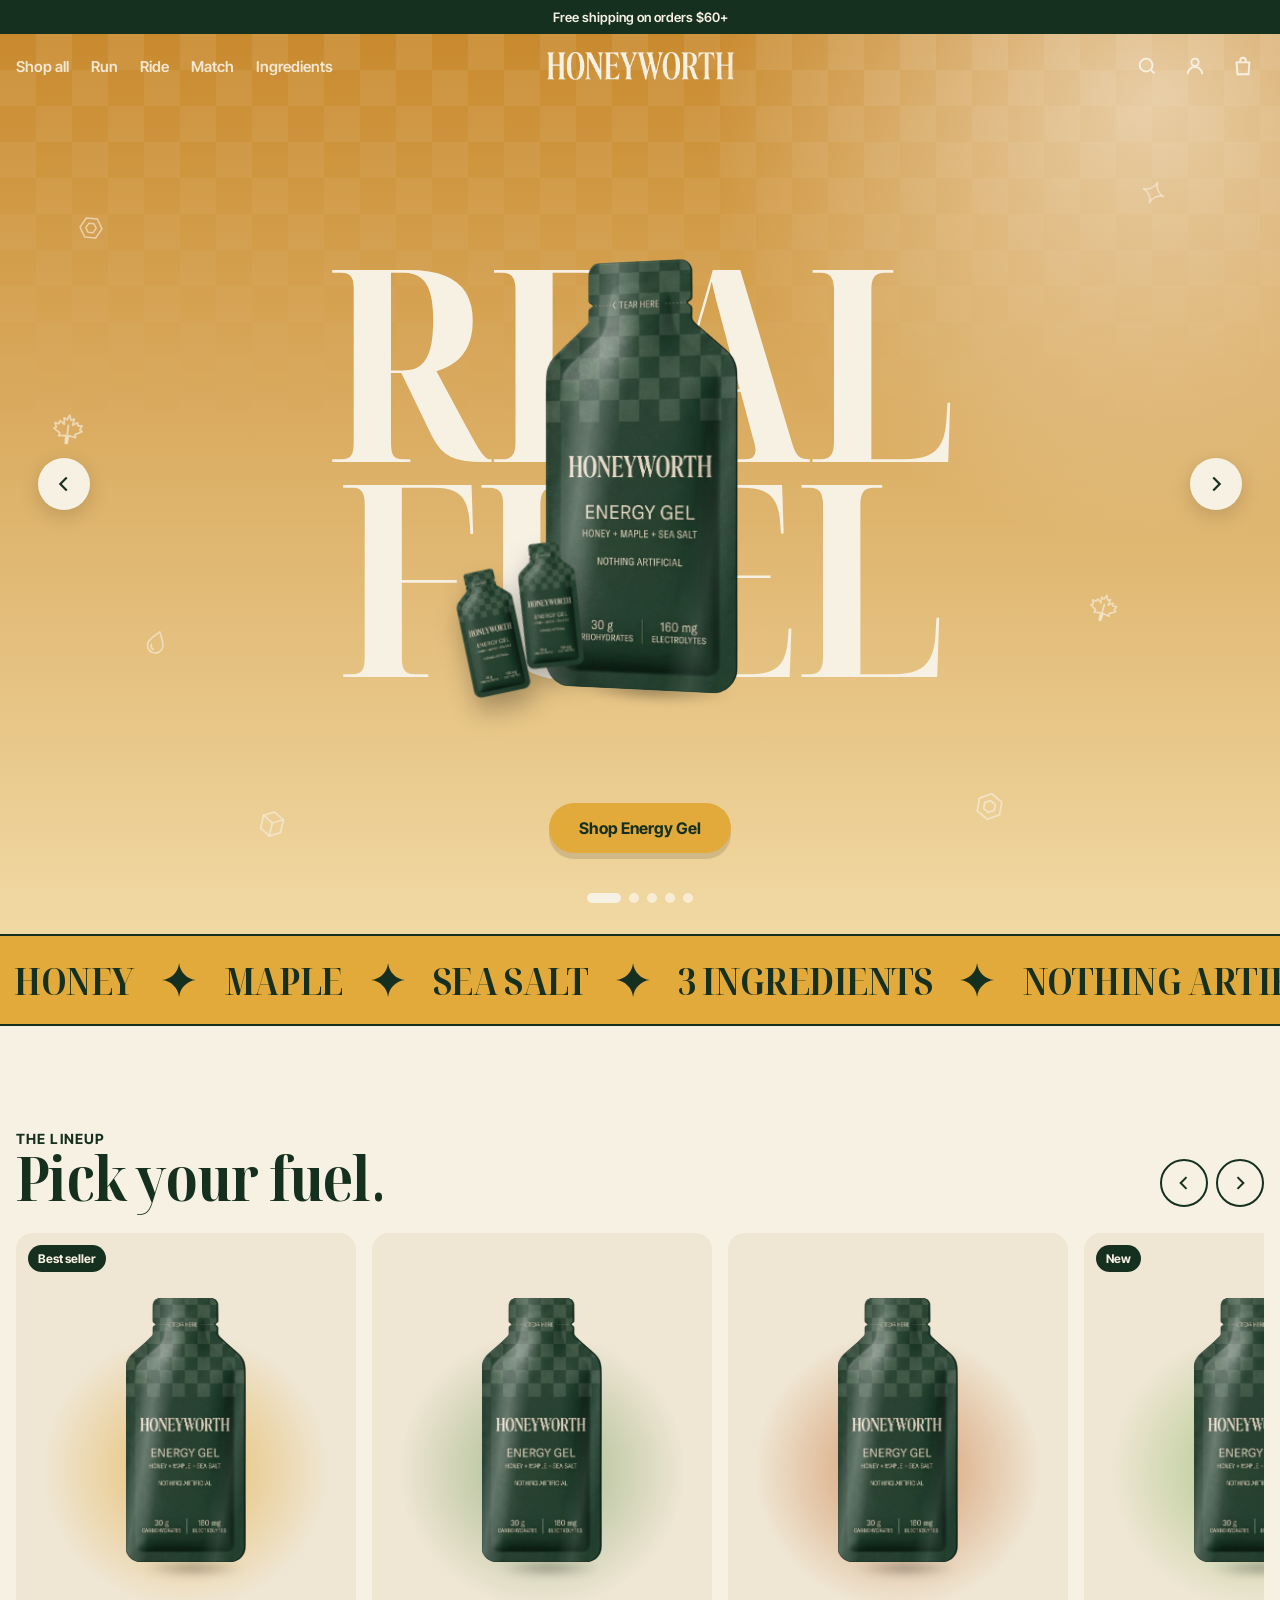
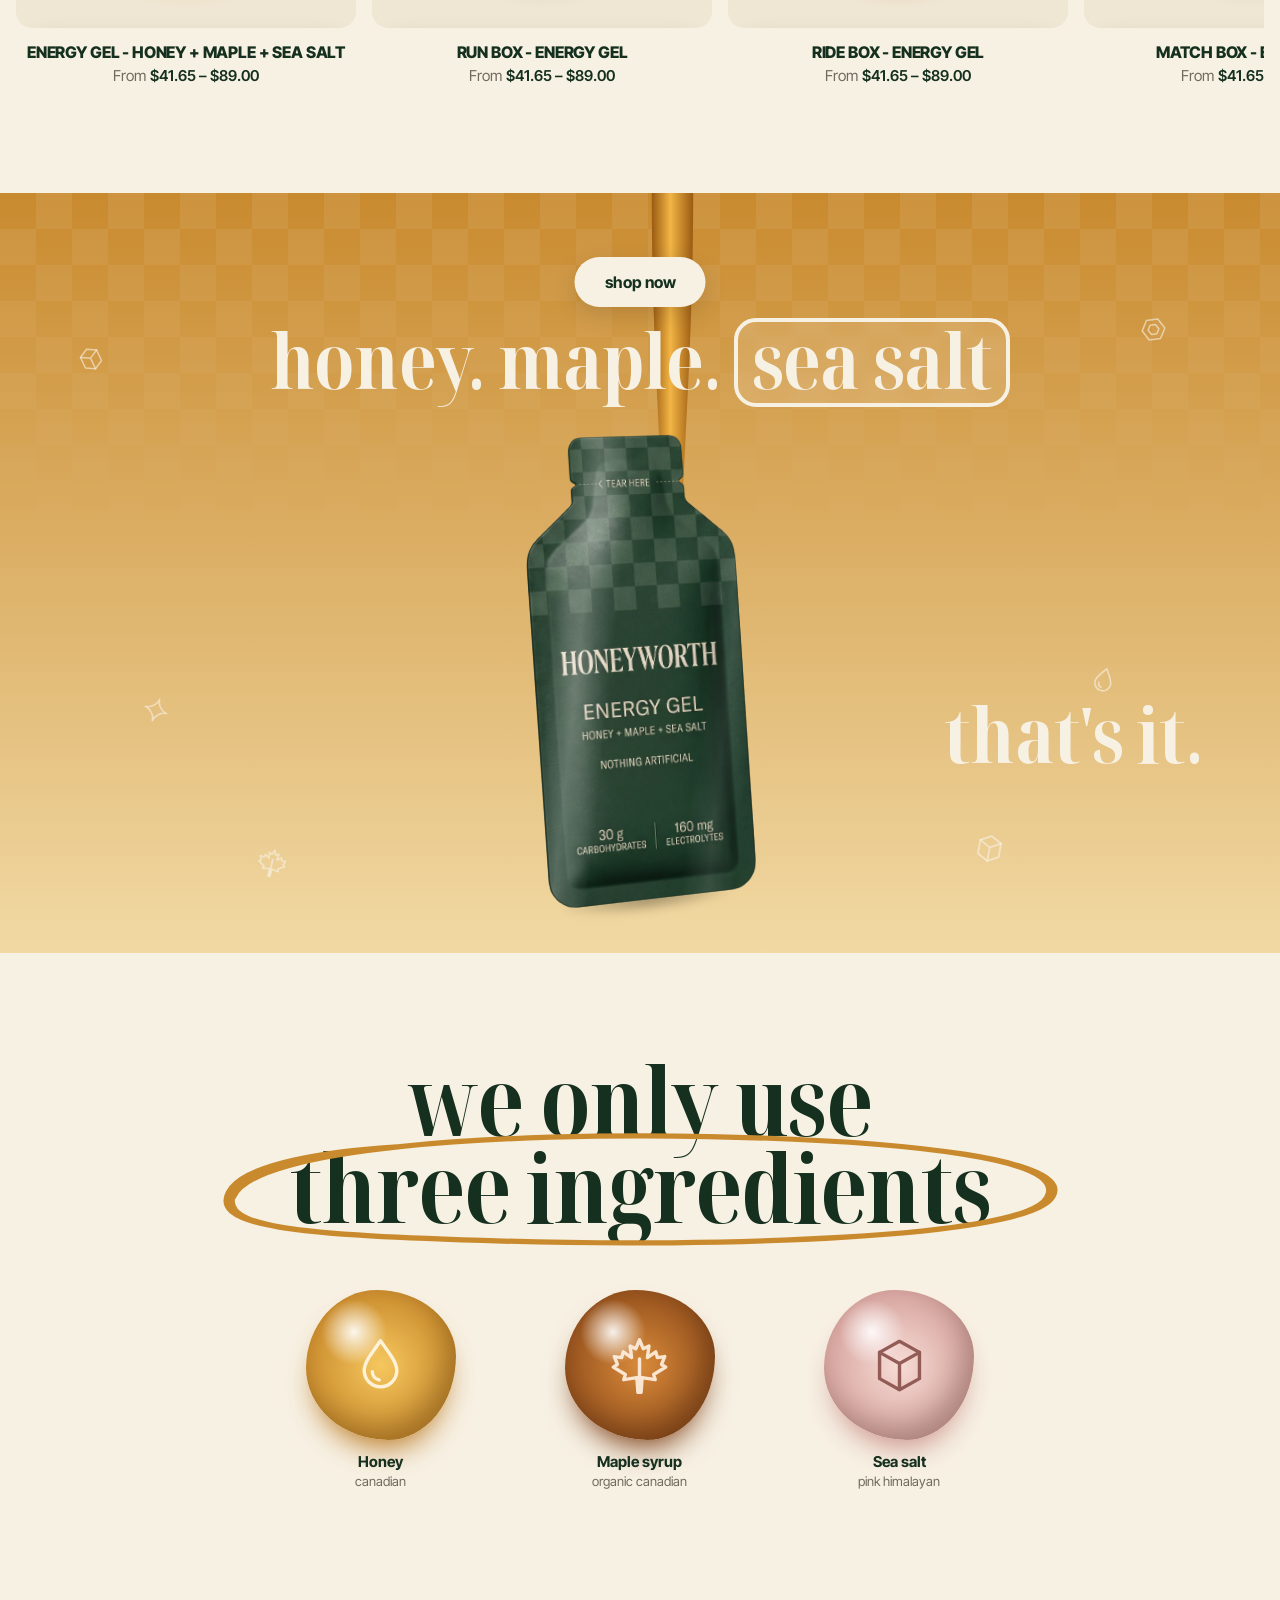
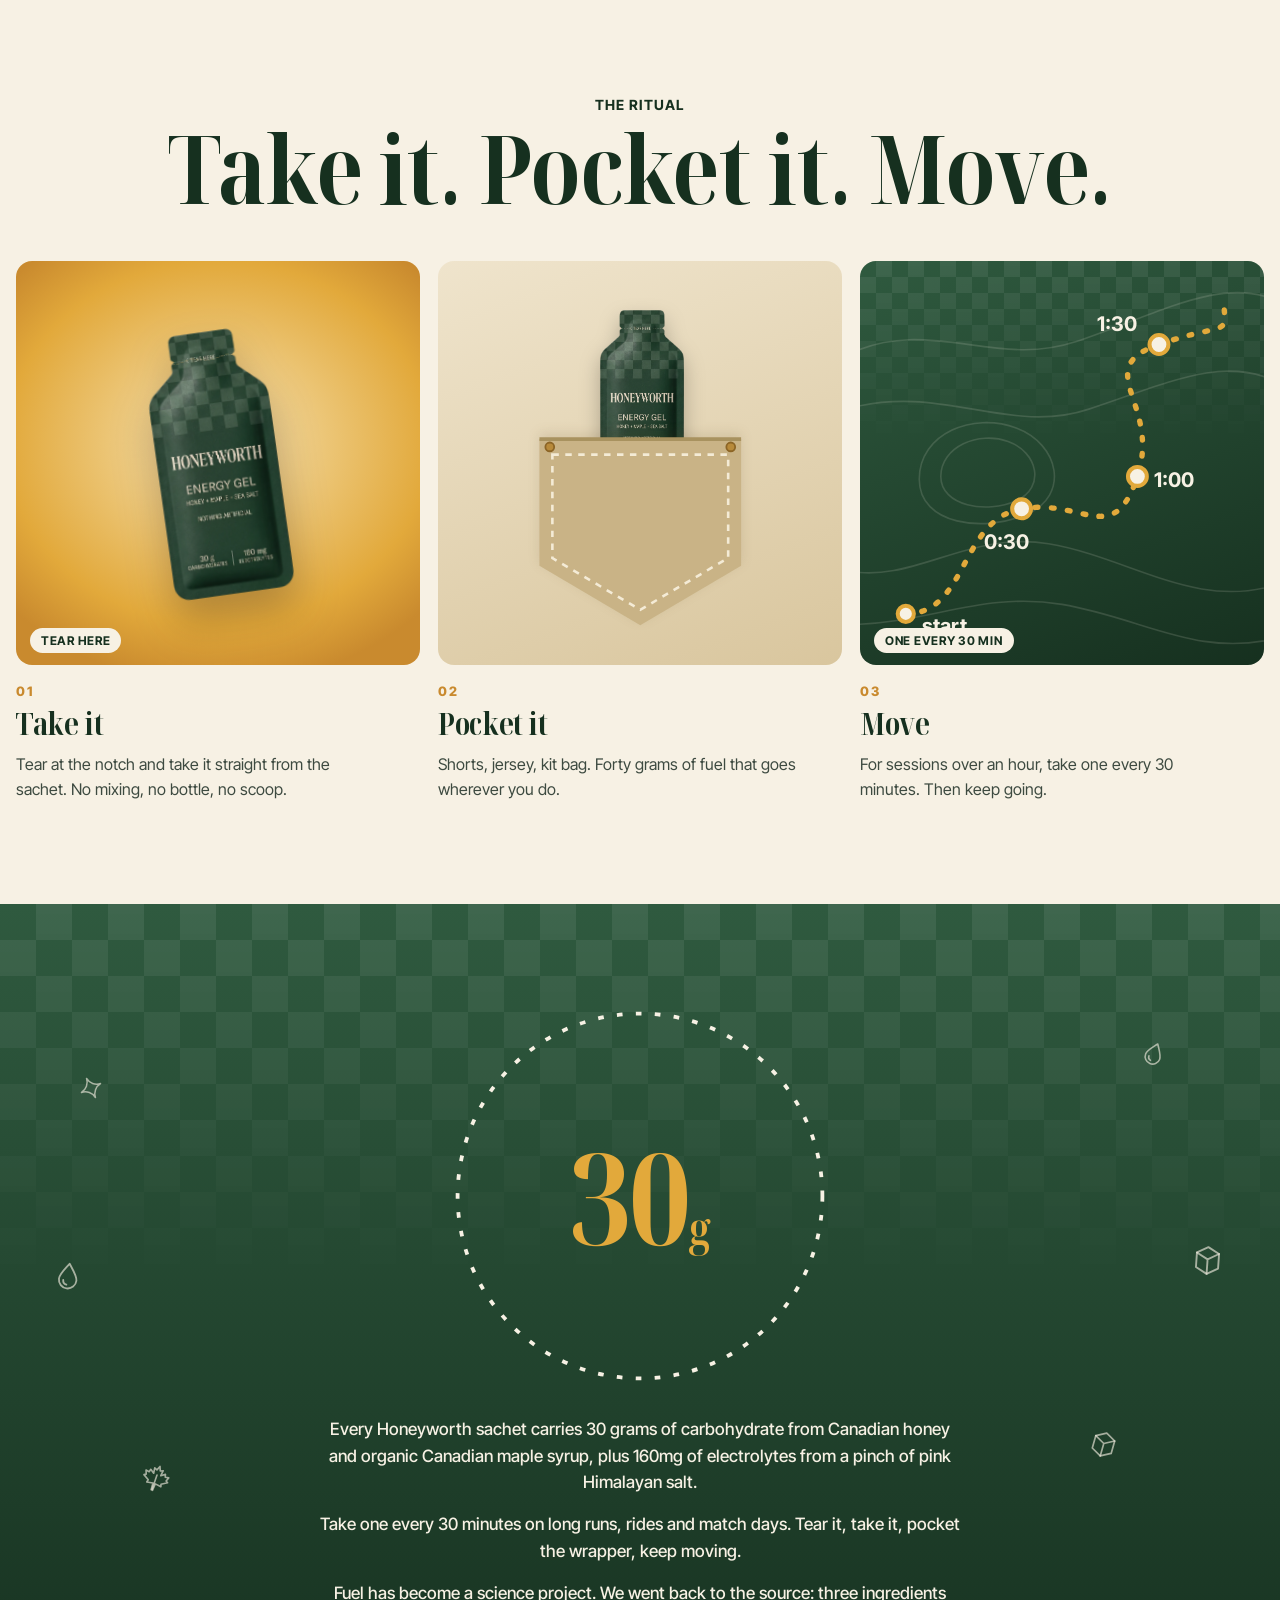
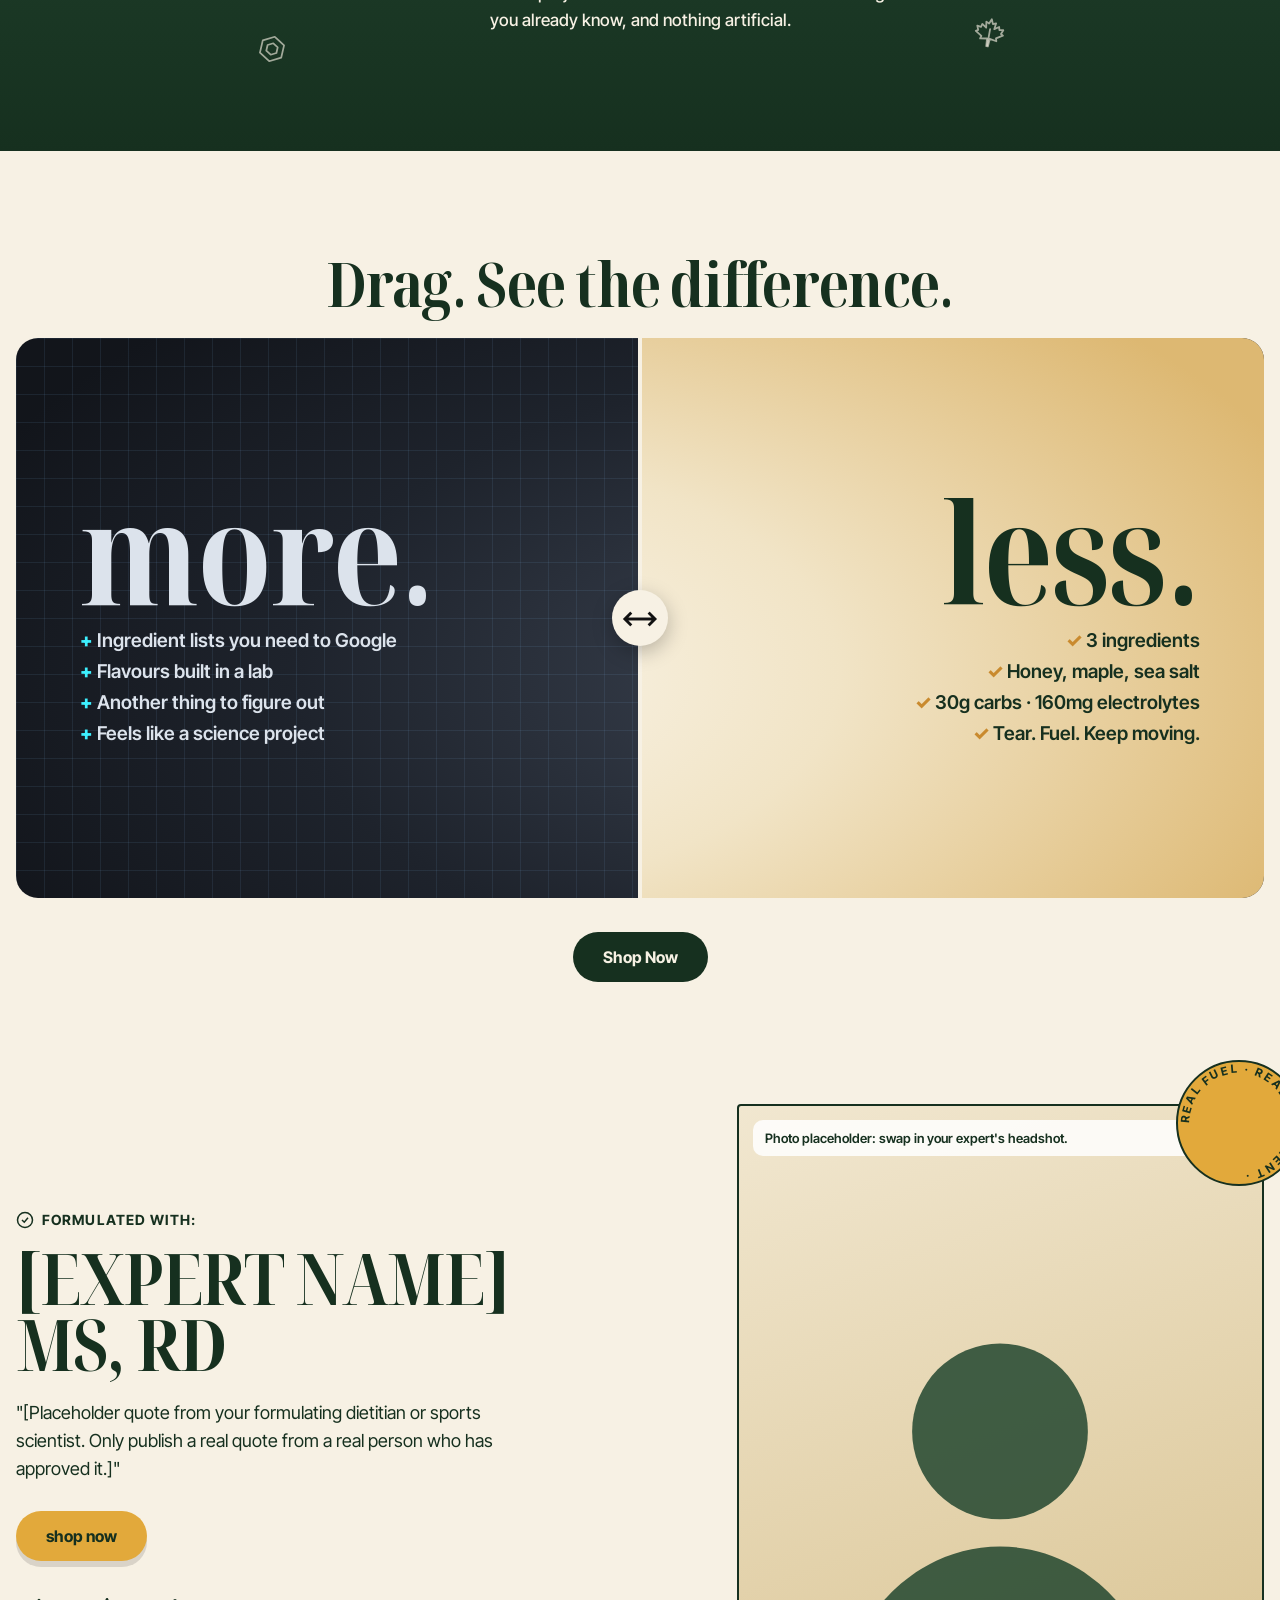
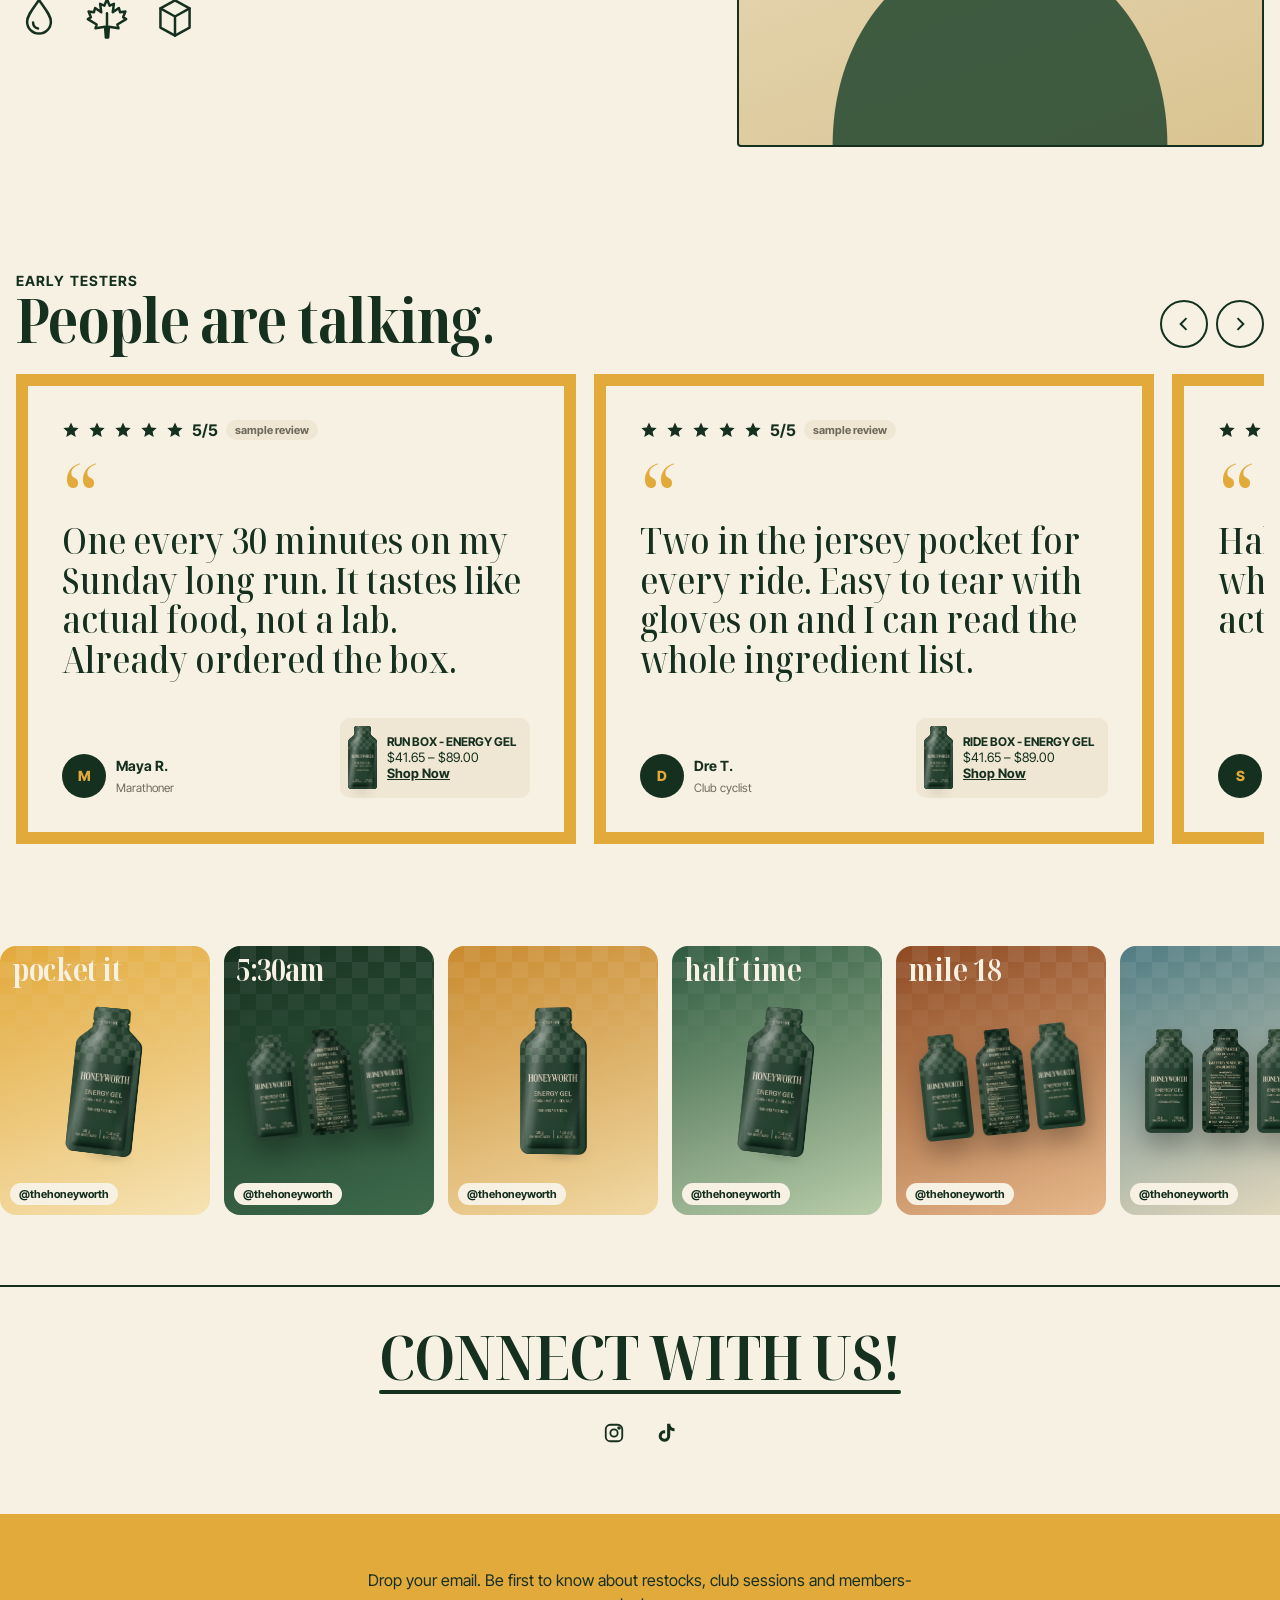
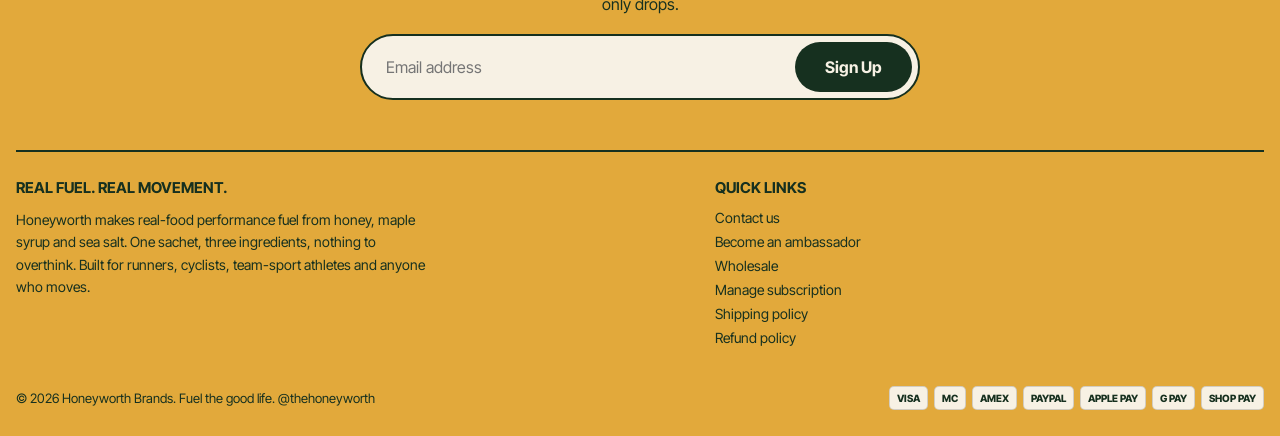
==== commit cb588c1d: "Replace floating sachets with brand graphics, add ritual section - Remove the tumbling mini-sachet "" ====
--- a/index.html
+++ b/index.html
@@ -8,7 +8,7 @@
   <meta property="og:title" content="Honeyworth | Real fuel. Real movement.">
   <meta property="og:description" content="Honey. Maple. Sea salt. Three-ingredient energy gel in a pocket-size sachet.">
   <meta property="og:image" content="assets/img/hw-front.webp">
-  <link rel="icon" href="assets/img/hw-front.webp">
+  <link rel="icon" href="assets/img/favicon.svg" type="image/svg+xml">
   <link rel="preconnect" href="https://fonts.googleapis.com">
   <link rel="preconnect" href="https://fonts.gstatic.com" crossorigin>
   <link href="https://fonts.googleapis.com/css2?family=Inter+Tight:wght@400..800&family=Noto+Serif+Display:wdth,wght@62.5..100,400..800&display=swap" rel="stylesheet">
@@ -38,7 +38,7 @@
 
     <!-- 4. "Honey. Maple. Sea salt. That's it." media banner with honey drip -->
     <section class="first">
-      <div class="cubes" data-cubes="6"></div>
+      <div class="glyphs" data-glyphs="6"></div>
       <a class="btn btn--white first__shop" href="product.html?id=original" data-track="banner_cta" data-product="original">shop now</a>
       <svg class="drip" viewBox="0 0 120 500" preserveAspectRatio="xMidYMin meet" aria-hidden="true">
         <defs><linearGradient id="honey" x1="0" x2="1"><stop offset="0" stop-color="#9a5a12"/><stop offset=".45" stop-color="#f2b545"/><stop offset="1" stop-color="#9a5a12"/></linearGradient></defs>
@@ -60,11 +60,49 @@
       </div>
     </section>
 
+    <!-- 5b. The ritual: take it, pocket it, move (illustrated) -->
+    <section class="section ritual" id="ritual">
+      <div class="wrap">
+        <div class="ritual__head"><span class="eyebrow">The ritual</span><h2 class="h-xl reveal-word">Take it. Pocket it. Move.</h2></div>
+        <div class="ritual__grid">
+          <article class="ritual__card reveal">
+            <div class="ritual__art ritual__art--tear" aria-hidden="true">
+              <div class="tear"><span class="tear__body"></span><span class="tear__cap"></span></div>
+              <span class="ritual__note">tear here</span>
+            </div>
+            <span class="ritual__num">01</span><h3 class="h-md">Take it</h3>
+            <p>Tear at the notch and take it straight from the sachet. No mixing, no bottle, no scoop.</p>
+          </article>
+          <article class="ritual__card reveal">
+            <div class="ritual__art ritual__art--pocket" aria-hidden="true">
+              <span class="pocket__sachet"></span>
+              <svg class="pocket" viewBox="0 0 200 200"><path class="pocket__fill" d="M22 38h156v98l-78 46-78-46Z"/><path class="pocket__stitch" d="M32 50h136v80l-68 40-68-40Z"/><path class="pocket__hem" d="M22 38h156"/><circle class="pocket__rivet" cx="30" cy="44" r="3.4"/><circle class="pocket__rivet" cx="170" cy="44" r="3.4"/></svg>
+            </div>
+            <span class="ritual__num">02</span><h3 class="h-md">Pocket it</h3>
+            <p>Shorts, jersey, kit bag. Forty grams of fuel that goes wherever you do.</p>
+          </article>
+          <article class="ritual__card reveal">
+            <div class="ritual__art ritual__art--move" aria-hidden="true">
+              <svg class="route" viewBox="0 0 300 300">
+                <g class="route__contours"><path d="M-10 70c60-30 110 10 170-10s110-50 150-30"/><path d="M-10 110c70-20 120 20 180 0s100-40 140-20"/><path d="M-10 230c50 10 90-30 150-20s110 50 170 30"/><path d="M-10 270c60 0 100-25 160-15s100 40 160 25"/><path d="M60 160c0-22 28-34 50-26s28 34 6 44-56 4-56-18Z"/><path d="M44 162c0-34 40-50 72-38s40 50 8 64-80 8-80-26Z"/></g>
+                <path class="route__line" d="M34 262C80 262 74 192 120 184S188 214 206 160 170 80 222 62 272 58 270 30"/>
+                <g class="route__mark"><circle cx="34" cy="262" r="6"/><text x="46" y="276">start</text></g>
+                <g class="route__mark"><circle cx="120" cy="184" r="7"/><text x="92" y="214">0:30</text></g>
+                <g class="route__mark"><circle cx="206" cy="160" r="7"/><text x="218" y="168">1:00</text></g>
+                <g class="route__mark"><circle cx="222" cy="62" r="7"/><text x="176" y="52">1:30</text></g>
+              </svg>
+              <span class="ritual__note">one every 30 min</span>
+            </div>
+            <span class="ritual__num">03</span><h3 class="h-md">Move</h3>
+            <p>For sessions over an hour, take one every 30 minutes. Then keep going.</p>
+          </article>
+        </div>
+      </div>
+    </section>
+
     <!-- 6. Big stat with rotating dashed ring -->
     <section class="section stat" id="science">
-      <div class="cubes" data-cubes="8"></div>
-      <span class="drop" style="left:12%;top:28%;animation:drift 6s ease-in-out infinite"></span>
-      <span class="drop" style="right:14%;top:55%;width:30px;height:30px;animation:drift 7s -2s ease-in-out infinite"></span>
+      <div class="glyphs" data-glyphs="8"></div>
       <div class="wrap">
         <div class="stat__ring">
           <svg viewBox="0 0 200 200" aria-hidden="true"><circle cx="100" cy="100" r="96" fill="none" stroke="#F7F1E4" stroke-width="2" stroke-dasharray="3 7"/></svg>
@@ -100,7 +138,7 @@
           <h2 class="h-xl" style="font-size:clamp(40px,5.6vw,80px);margin-top:12px">[EXPERT NAME]<br>MS, RD</h2>
           <p class="expert__quote">"[Placeholder quote from your formulating dietitian or sports scientist. Only publish a real quote from a real person who has approved it.]"</p>
           <a class="btn btn--accent" href="product.html?id=original" data-track="expert_cta">shop now</a>
-          <div class="expert__mark"><div class="cube cube--dark"><i></i><i></i><i></i><i></i><i></i><i></i></div></div>
+          <div class="expert__icons"><span data-icon="drop"></span><span data-icon="leaf"></span><span data-icon="crystal"></span></div>
         </div>
         <div style="position:relative">
           <svg class="badge-spin" viewBox="0 0 130 130" aria-hidden="true"><defs><path id="circ" d="M65 65m-50 0a50 50 0 1 1 100 0a50 50 0 1 1-100 0"/></defs><circle cx="65" cy="65" r="62" fill="#E2A93B" stroke="#16301F" stroke-width="2"/><text fill="#16301F"><textPath href="#circ">real fuel · real movement · </textPath></text></svg>
--- a/assets/styles.css
+++ b/assets/styles.css
@@ -69,18 +69,21 @@
 .mobile-nav a { font-size: 40px; font-weight: 800; letter-spacing: -.03em; text-decoration: none; }
 .mobile-nav .icon-btn { position: absolute; top: 16px; right: 16px; }
 
-/* ---------- 3D primitives ---------- */
-/* Floating "cubes" are now mini Honeyworth sachets tumbling in 3D (front + back faces). */
-.cube { --s: 40px; position: absolute; width: var(--s); height: calc(var(--s) / .459); transform-style: preserve-3d; animation: spin3d 14s linear infinite; }
-.cube i { position: absolute; inset: 0; background: var(--sachet) center / contain no-repeat; backface-visibility: hidden; -webkit-backface-visibility: hidden; transform: translateZ(1px); }
-.cube i:nth-child(2) { background-image: var(--sachet-back); transform: rotateY(180deg) translateZ(1px); }
-.cube i:nth-child(n+3) { display: none; }
-@keyframes spin3d { from { transform: rotateX(0) rotateY(0) rotateZ(0); } to { transform: rotateX(360deg) rotateY(720deg) rotateZ(180deg); } }
-.cubes { position: absolute; inset: 0; perspective: 800px; pointer-events: none; }
-.cubes .float { position: absolute; animation: drift 7s ease-in-out infinite; }
-@keyframes drift { 0%,100% { transform: translate3d(0,0,0); } 50% { transform: translate3d(10px,-26px,0); } }
-
-.drop { position: absolute; width: 46px; height: 46px; border-radius: 50% 50% 50% 0; transform: rotate(-45deg); background: radial-gradient(circle at 30% 30%, rgba(255,255,255,.95), rgba(255,255,255,.15) 40%, var(--c, #E2A93B) 75%); box-shadow: 0 12px 24px rgba(0,0,0,.18), inset -6px -6px 12px rgba(0,0,0,.18); }
+/* ---------- brand graphics ---------- */
+/* Floating line drawings of the ingredients (honey drop, maple leaf, salt crystal, honeycomb). */
+.glyphs { position: absolute; inset: 0; pointer-events: none; overflow: hidden; }
+.glyph { position: absolute; width: var(--s); height: var(--s); color: var(--glyph, rgba(247,241,228,.62)); transform: rotate(var(--r)); animation: glyphDrift 11s ease-in-out infinite; }
+.glyph svg, [data-icon] svg { width: 100%; height: 100%; display: block; }
+@keyframes glyphDrift { 0%,100% { transform: translate(0,0) rotate(var(--r)); } 50% { transform: translate(8px,-16px) rotate(calc(var(--r) + 12deg)); } }
+
+/* The pack's checkerboard, faded down from the top, behind colored panels. */
+.hero__slide, .first, .stat, .split__art, .gallery__view--sky, .ugc__tile, .ritual__art--move { isolation: isolate; }
+.hero__slide::before, .first::before, .stat::before, .split__art::before, .gallery__view--sky::before, .ugc__tile::before, .ritual__art--move::before {
+  content: ""; position: absolute; inset: 0; z-index: -1; pointer-events: none;
+  background: repeating-conic-gradient(rgba(255,255,255,.08) 0 25%, transparent 0 50%) 0 0 / var(--chk, 72px) var(--chk, 72px);
+  -webkit-mask: linear-gradient(180deg, #000, transparent 46%); mask: linear-gradient(180deg, #000, transparent 46%);
+}
+.ugc__tile, .split__art, .ritual__art--move { --chk: 32px; }
 
 /* The pouch: the real Honeyworth sachet in CSS 3D (front art, back art, layered silhouette edge).
    --w keeps its old meaning (the old bag's box width) so every placement keeps the same height. */
@@ -132,7 +135,7 @@
 .hero__dots button { width: 10px; height: 10px; border-radius: 5px; border: 0; background: rgba(255,255,255,.55); padding: 0; transition: width .4s var(--ease), background .3s; }
 .hero__dots button.is-active { width: 34px; background: var(--paper); }
 @media (max-width: 700px) {
-  .hero__word { font-size: 31vw; padding-bottom: 14vh; }
+  .hero__word { font-size: 25vw; padding-bottom: 14vh; }
   .hero__product .pouch { --w: 46vw; }
   .header__right [aria-label="Search"] { display: none; }
   .hero__arrow { width: 42px; height: 42px; margin-top: -21px; }
@@ -184,7 +187,7 @@
 .first__shop { position: absolute; z-index: 4; top: 64px; left: 50%; transform: translateX(-50%); }
 .first__product { position: relative; z-index: 1; margin-top: 30px; }
 .first__product .pouch { --w: clamp(240px, 26vw, 360px); --ry: 12deg; --rz: -4deg; }
-.drip { position: absolute; z-index: 2; top: -2px; left: 50%; width: 120px; margin-left: -20px; height: 62%; }
+.drip { position: absolute; z-index: 0; top: -2px; left: 50%; width: 120px; margin-left: -20px; height: 62%; }
 .drip path { animation: dripGrow 4.5s ease-in-out infinite; transform-origin: top; }
 .drip circle { animation: dripFall 4.5s ease-in infinite; }
 @keyframes dripGrow { 0% { transform: scaleY(.55); } 60% { transform: scaleY(1); } 100% { transform: scaleY(.55); } }
@@ -206,6 +209,8 @@
 .crystal:nth-child(4) .crystal__blob { animation-delay: -4.5s; }
 .crystal:nth-child(5) .crystal__blob { animation-delay: -6s; }
 @keyframes wobble { 0%,100% { border-radius: 47% 53% 45% 55% / 52% 44% 56% 48%; } 50% { border-radius: 55% 45% 52% 48% / 45% 55% 45% 55%; } }
+.crystal__blob { display: grid; place-items: center; }
+.crystal__icon { width: 42%; height: 42%; opacity: .9; }
 .crystal b { font-size: 15px; } .crystal small { color: var(--muted); font-size: 13px; margin-top: -10px; }
 @media (max-width: 760px) { .crystals { grid-template-columns: repeat(3, 1fr); } }
 
@@ -218,13 +223,14 @@
 .stat__num small { font-size: .35em; letter-spacing: -.02em; }
 .stat__copy { max-width: 640px; margin: 0 auto; font-size: 17px; line-height: 1.55; font-weight: 500;  }
 .stat__copy p { margin: 0 0 16px; }
-.stat .drop { --c: #E2A93B; }
 .stat .cite { color: rgba(247,241,228,.72); }
 
 /* ---------- comparison slider ---------- */
 .compare { position: relative; border-radius: 22px; overflow: hidden; width: 100%; height: clamp(400px, 44vw, 560px); user-select: none; touch-action: pan-y; }
 .compare__pane { position: absolute; inset: 0; display: grid; align-content: center; padding: clamp(24px, 5vw, 70px); }
-.compare__pane--old { background: radial-gradient(80% 90% at 70% 60%, #ff3df0, #6b00ff 55%, #2a0066); color: var(--paper); }
+.compare__pane--old { background: linear-gradient(rgba(140,200,255,.09) 1px, transparent 1px) 0 0 / 28px 28px, linear-gradient(90deg, rgba(140,200,255,.09) 1px, transparent 1px) 0 0 / 28px 28px, radial-gradient(80% 90% at 70% 60%, #3c4452, #1e232c 60%, #12151b); color: #DCE3EC; }
+.compare__pane--old .compare__list li::before { content: "+ "; color: #3df0ff; font-weight: 800; }
+.compare__pane--new .compare__list li::before { content: "\2713  "; color: var(--accent-dark); font-weight: 800; }
 .compare__pane--new { background: radial-gradient(80% 90% at 30% 60%, #FBF7EE 0%, #F1E4C6 45%, #DDB872 100%); color: var(--ink); clip-path: inset(0 0 0 var(--pos, 50%)); justify-items: end; text-align: right; }
 .compare__title { font-weight: 800; letter-spacing: -.05em; font-size: clamp(64px, 11vw, 170px); line-height: .85; margin: 0 0 18px; }
 .compare__list { list-style: none; margin: 0; padding: 0; font-size: clamp(15px, 1.5vw, 19px); font-weight: 600; display: grid; gap: 8px; }
@@ -244,8 +250,8 @@
 .expert__placeholder { position: absolute; top: 14px; left: 14px; right: 14px; background: rgba(255,255,255,.85); border-radius: 10px; padding: 10px 12px; font-size: 13px; font-weight: 600; }
 .badge-spin { position: absolute; top: -46px; right: -40px; width: 130px; height: 130px; animation: rotator 14s linear infinite; z-index: 2; }
 .badge-spin text { font-size: 11.5px; font-weight: 700; letter-spacing: 2.4px; text-transform: uppercase; }
-.expert__mark { margin-top: 30px; width: 110px; height: 110px; position: relative; perspective: 500px; }
-.expert__mark .cube { --s: 70px; left: 20px; top: 20px; }
+.expert__icons { display: flex; gap: 22px; margin-top: 34px; color: var(--ink); }
+.expert__icons span { width: 46px; height: 46px; }
 @media (max-width: 860px) { .expert { grid-template-columns: 1fr; } .badge-spin { right: 6px; top: -50px; } }
 
 /* ---------- testimonials ---------- */
@@ -254,7 +260,8 @@
 .review { scroll-snap-align: start; border: 12px solid var(--accent); background: var(--paper); padding: clamp(20px, 3vw, 34px); display: flex; flex-direction: column; gap: 26px; min-height: 470px; }
 .review__stars { display: flex; align-items: center; gap: 8px; font-weight: 700; }
 .review__stars svg { width: 18px; height: 18px; }
-.review__quote { font-weight: 700; font-size: clamp(22px, 2.3vw, 30px); line-height: 1.02; text-transform: uppercase; letter-spacing: -.02em; margin: 0; flex: 1; }
+.review__quote { font-family: var(--display); font-stretch: 85%; font-weight: 500; font-size: clamp(26px, 2.8vw, 38px); line-height: 1.1; margin: 0; flex: 1; }
+.review__quote::before { content: "\201C"; display: block; font-size: 2.4em; line-height: .6; color: var(--accent); margin-bottom: 4px; }
 .review__foot { display: flex; justify-content: space-between; gap: 14px; align-items: end; flex-wrap: wrap; }
 .review__who { display: grid; grid-template-columns: 44px 1fr; gap: 0 10px; align-items: center; font-size: 14px; }
 .review__who .avatar { grid-row: span 2; width: 44px; height: 44px; border-radius: 50%; background: var(--ink); color: var(--accent); display: grid; place-items: center; font-weight: 800; }
@@ -272,7 +279,7 @@
 .ugc:hover .ugc__track { animation-play-state: paused; }
 .ugc__tile { position: relative; width: 210px; aspect-ratio: .78; border-radius: 16px; overflow: hidden; background: linear-gradient(160deg, var(--t1), var(--t2)); display: grid; place-items: center; flex: none; }
 .ugc__tile .pouch { --w: 50%; }
-.ugc__tile .stick { --w: 22%; }
+.ugc__tile .stick { --w: 40px; }
 .ugc__tile .tag { position: absolute; left: 10px; bottom: 10px; background: var(--paper); border-radius: 999px; font-size: 11px; font-weight: 700; padding: 4px 9px; }
 .ugc__tile .big { position: absolute; top: 10px; left: 12px; right: 12px; color: var(--paper); font-weight: 800; font-size: 30px; letter-spacing: -.04em; line-height: .9; }
 
@@ -446,9 +453,43 @@
 .sticky-atc__name small { display: block; font-weight: 500; color: var(--muted); text-transform: none; }
 
 /* Editorial condensed serif for every display headline, like the pack */
-.h-xl, .h-lg, .h-md, .hero__word, .first__line, .first__ever, .stat__num, .compare__title, .ticker__item, .review__quote, .buy__title, .mobile-nav a, .ugc__tile .big, .drawer__total, .code-box {
+.h-xl, .h-lg, .h-md, .hero__word, .first__line, .first__ever, .stat__num, .compare__title, .ticker__item, .buy__title, .mobile-nav a, .ugc__tile .big, .drawer__total, .code-box {
   font-family: var(--display); font-stretch: 72%; font-weight: 700; letter-spacing: -.012em;
 }
+
+/* ---------- the ritual (illustrated 3-step) ---------- */
+.ritual__head { text-align: center; margin-bottom: clamp(30px, 4vw, 50px); }
+.ritual__head .h-xl { margin-top: 10px; }
+.ritual__grid { display: grid; grid-template-columns: repeat(3, 1fr); gap: 18px; }
+.ritual__card p { margin: 8px 0 0; line-height: 1.55; color: #3d4a40; max-width: 360px; }
+.ritual__num { display: block; margin: 18px 0 4px; font-weight: 800; font-size: 13px; letter-spacing: .14em; color: var(--accent-dark); }
+.ritual__art { position: relative; aspect-ratio: 1; border-radius: var(--radius); overflow: hidden; display: grid; place-items: center; }
+.ritual__note { position: absolute; left: 14px; bottom: 12px; background: var(--paper); color: var(--ink); border-radius: 999px; font-size: 12px; font-weight: 700; padding: 5px 11px; text-transform: uppercase; letter-spacing: .06em; }
+/* 01: the real sachet, tearing open at the notch */
+.ritual__art--tear { background: radial-gradient(70% 60% at 50% 45%, #F6E3B4, #E2A93B 75%, #C98A2E); }
+.tear { position: relative; width: 30%; aspect-ratio: .459; transform: rotate(-8deg); filter: drop-shadow(0 22px 20px rgba(60,30,0,.3)); }
+.tear__body, .tear__cap { position: absolute; inset: 0; background: var(--sachet) center / contain no-repeat; }
+.tear__body { clip-path: polygon(0 10.6%, 14% 9.8%, 27% 11%, 41% 9.6%, 55% 11.1%, 70% 9.7%, 84% 10.9%, 100% 10.2%, 100% 100%, 0 100%); }
+.tear__cap { clip-path: polygon(0 0, 100% 0, 100% 10.2%, 84% 10.9%, 70% 9.7%, 55% 11.1%, 41% 9.6%, 27% 11%, 14% 9.8%, 0 10.6%); transform-origin: 100% 10%; animation: tearOff 3.4s var(--ease) infinite alternate; }
+@keyframes tearOff { 0%, 25% { transform: none; } 100% { transform: translate(16%, -14%) rotate(24deg); } }
+/* 02: the sachet sliding into a shorts pocket */
+.ritual__art--pocket { background: linear-gradient(160deg, #EFE4CC, #D9C69E); }
+.pocket { position: absolute; width: 64%; left: 18%; bottom: 4%; z-index: 2; filter: drop-shadow(0 -4px 6px rgba(80,60,20,.12)); }
+.pocket__fill { fill: #C9B386; }
+.pocket__stitch { fill: none; stroke: #F4EBD6; stroke-width: 2; stroke-dasharray: 5 5; }
+.pocket__hem { fill: none; stroke: #A8925F; stroke-width: 3; }
+.pocket__rivet { fill: #B88A3A; stroke: #8C6526; stroke-width: 1.4; }
+.pocket__sachet { position: absolute; z-index: 1; width: 21%; aspect-ratio: .459; left: 40%; top: 12%; background: var(--sachet) center / contain no-repeat; filter: drop-shadow(0 10px 10px rgba(0,0,0,.25)); animation: pocketIn 3.8s ease-in-out infinite; }
+@keyframes pocketIn { 0%, 100% { transform: translateY(0) rotate(5deg); } 50% { transform: translateY(16%) rotate(-3deg); } }
+/* 03: a route with a fuel stop every 30 minutes */
+.ritual__art--move { background: linear-gradient(160deg, #2F5A3F, #16301F); }
+.route { width: 100%; height: 100%; }
+.route__contours path { fill: none; stroke: rgba(247,241,228,.14); stroke-width: 1.2; }
+.route__line { fill: none; stroke: var(--accent); stroke-width: 4; stroke-linecap: round; stroke-dasharray: 2 10; animation: routeRun 1.6s linear infinite; }
+@keyframes routeRun { to { stroke-dashoffset: -24; } }
+.route__mark circle { fill: var(--paper); stroke: var(--accent); stroke-width: 3; }
+.route__mark text { fill: var(--paper); font: 700 15px var(--font); }
+@media (max-width: 860px) { .ritual__grid { grid-template-columns: 1fr; max-width: 460px; margin-inline: auto; } }
 
 @media (prefers-reduced-motion: reduce) {
   *, *::before, *::after { animation-duration: .001ms !important; animation-iteration-count: 1 !important; transition-duration: .001ms !important; }
